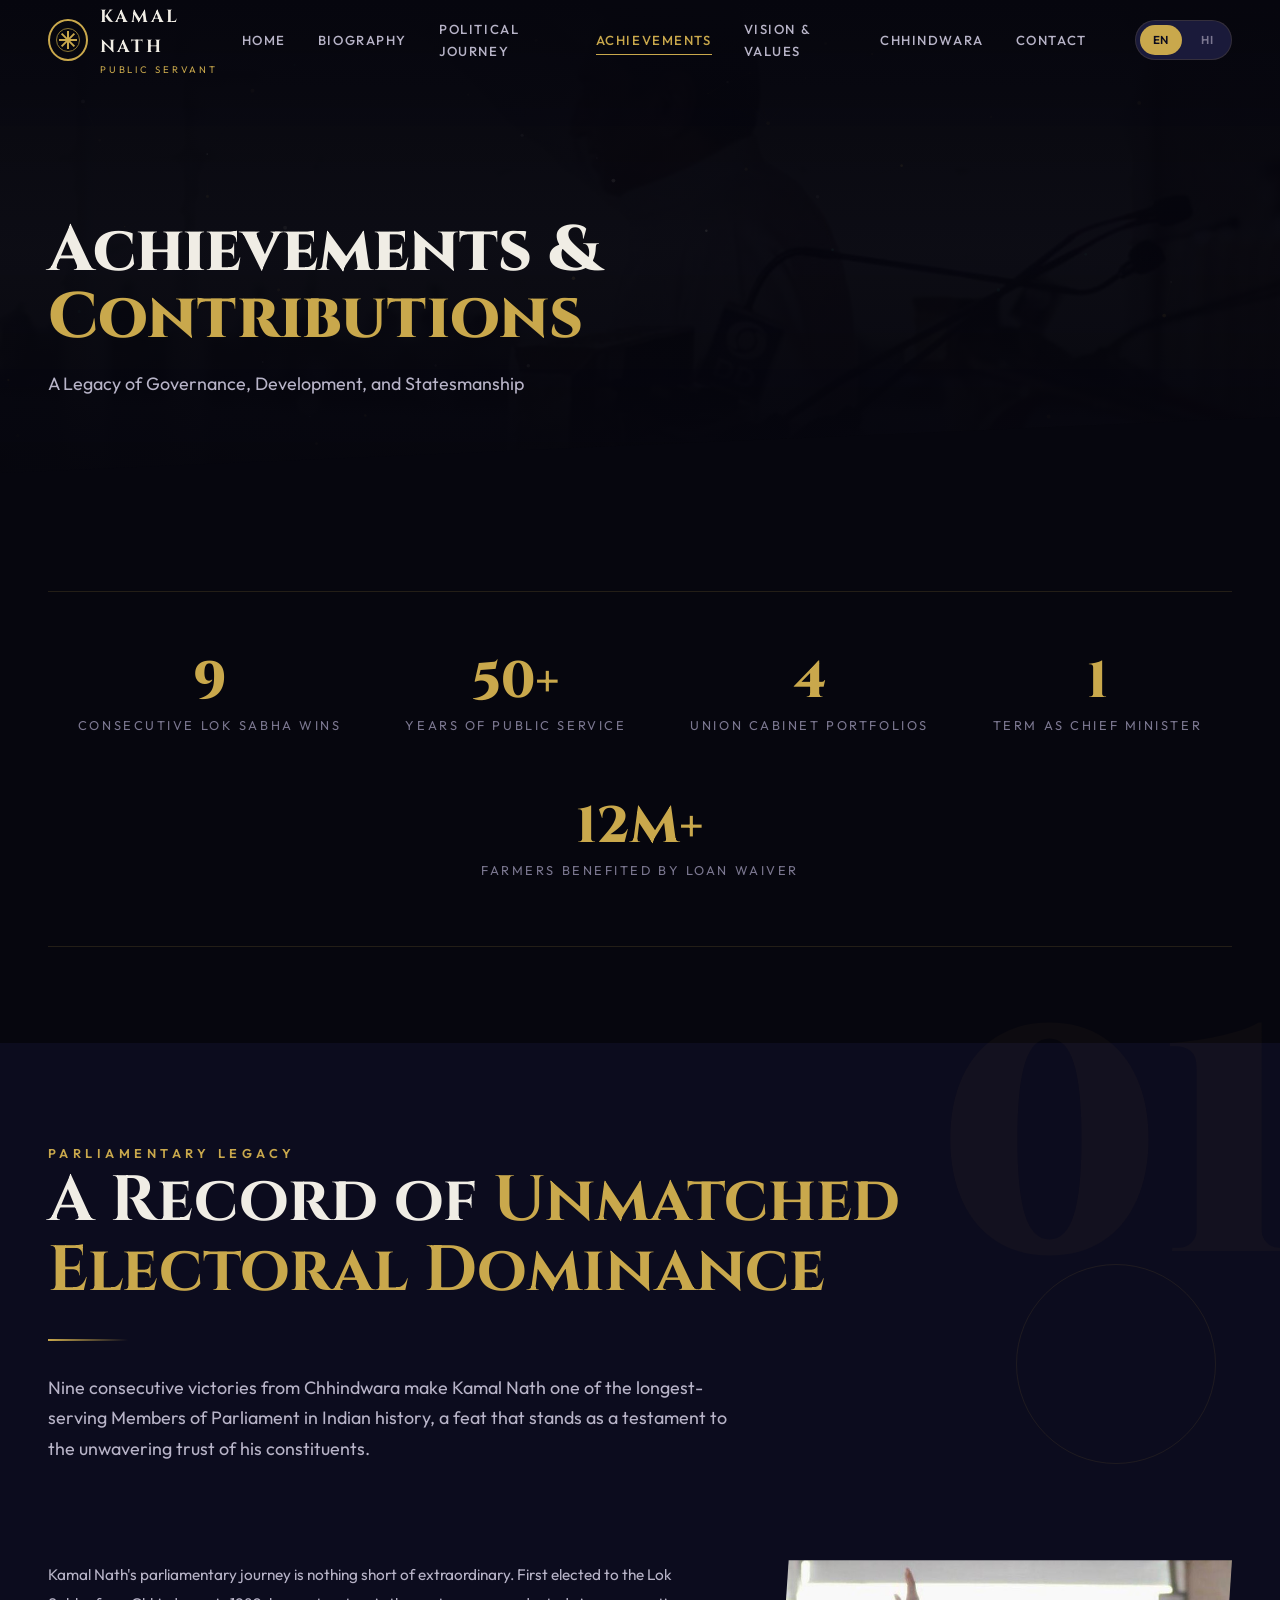
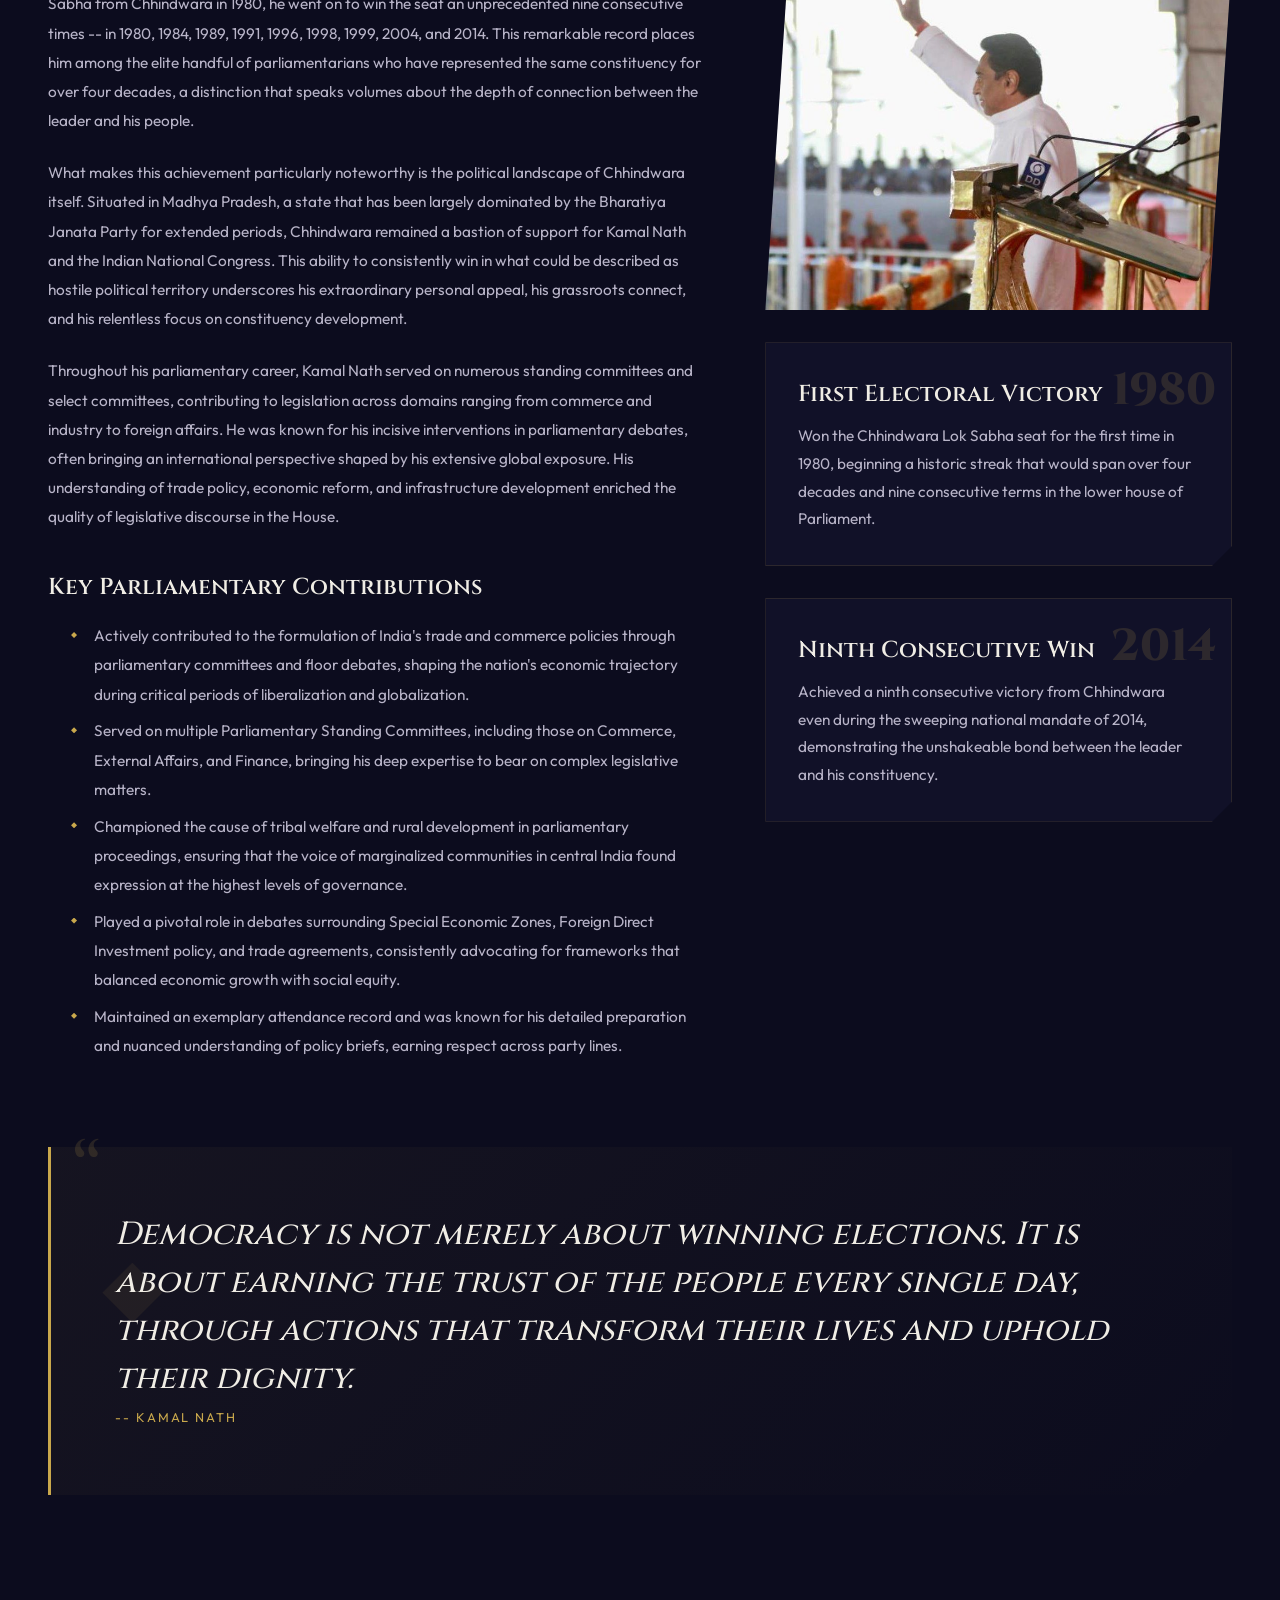
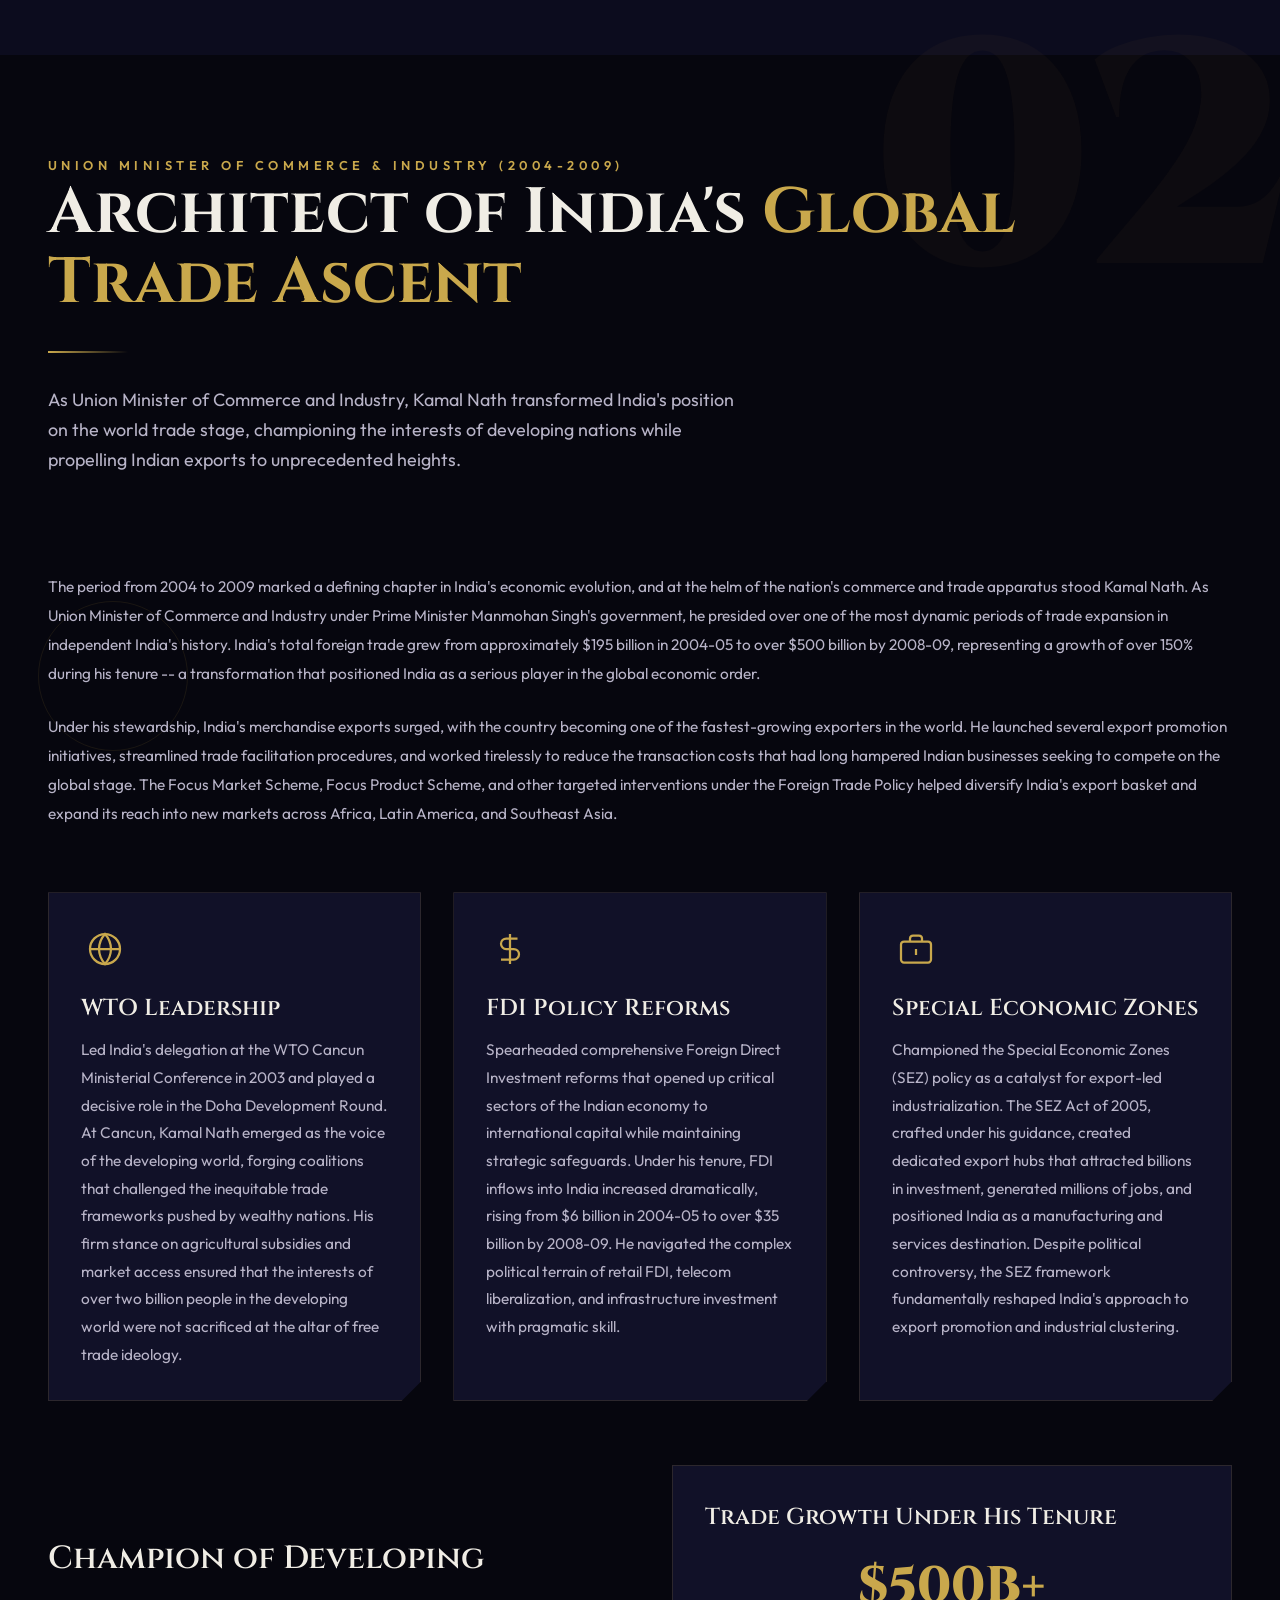
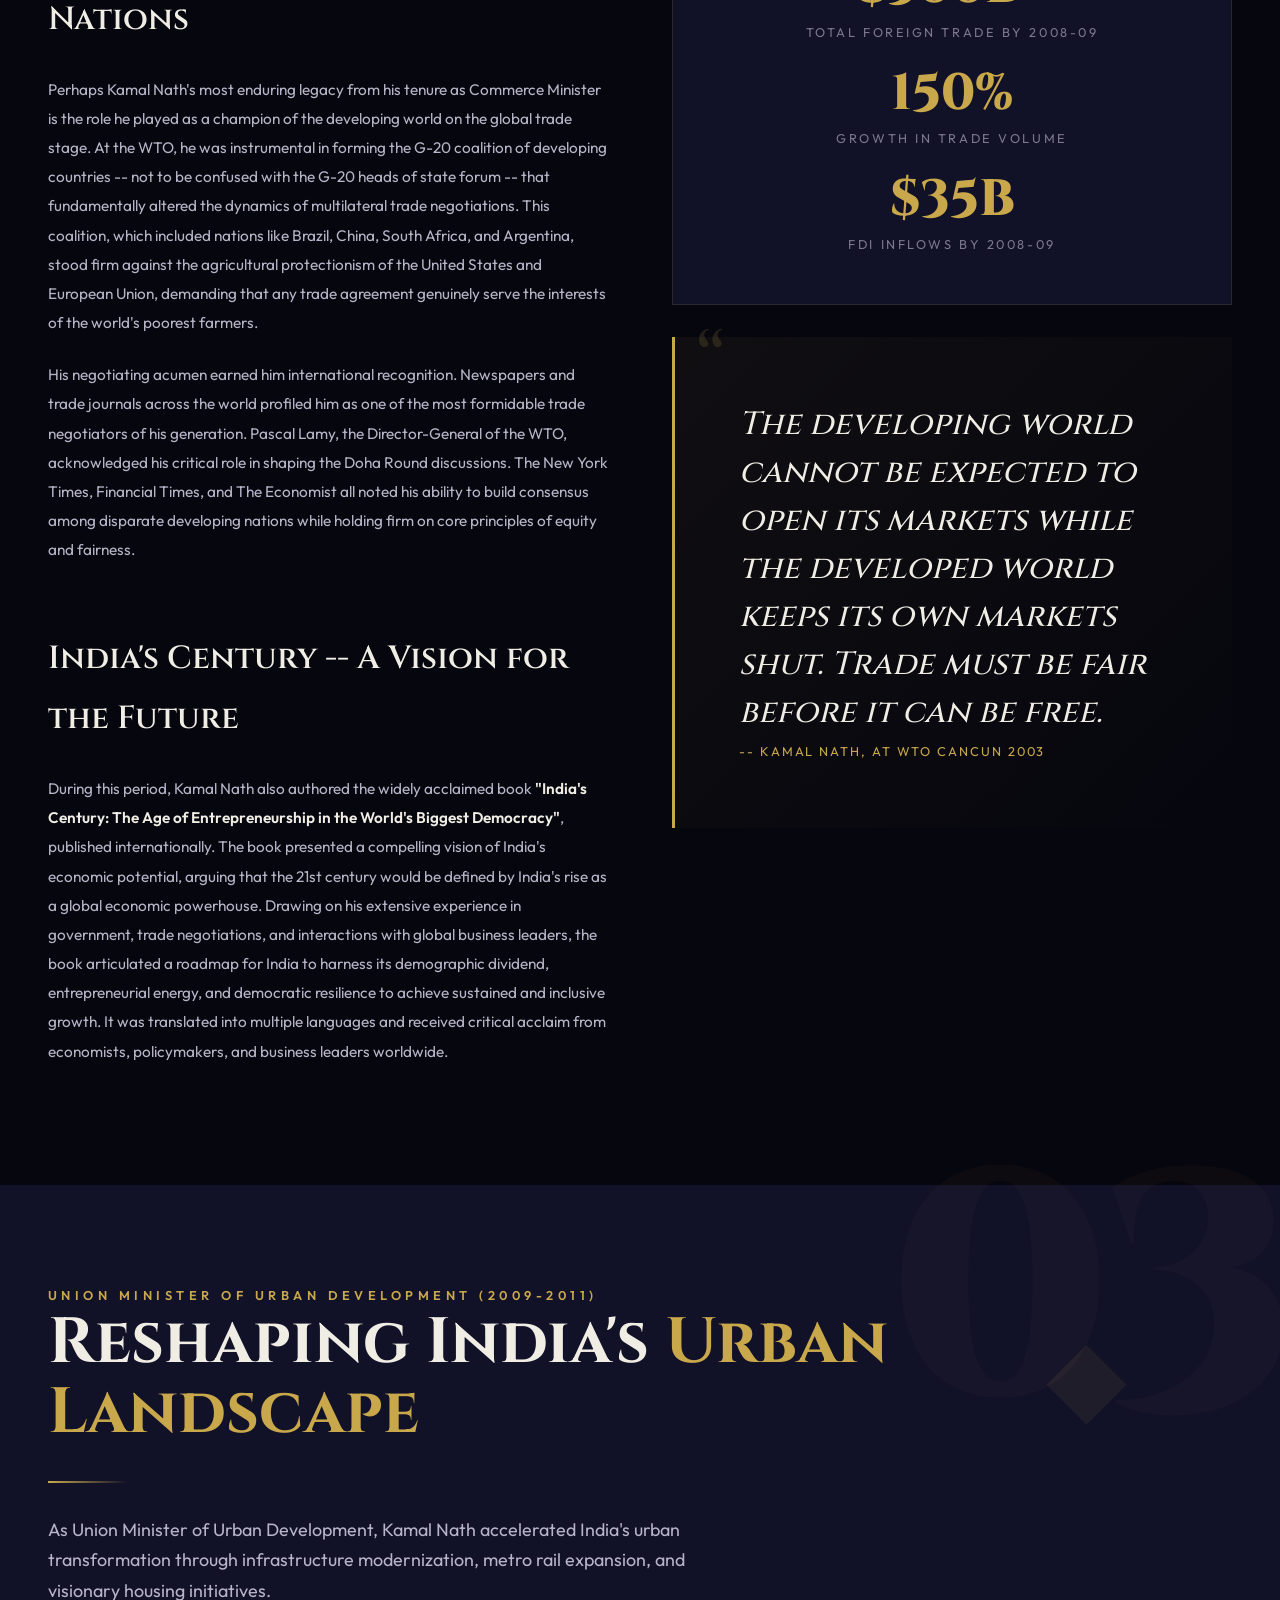
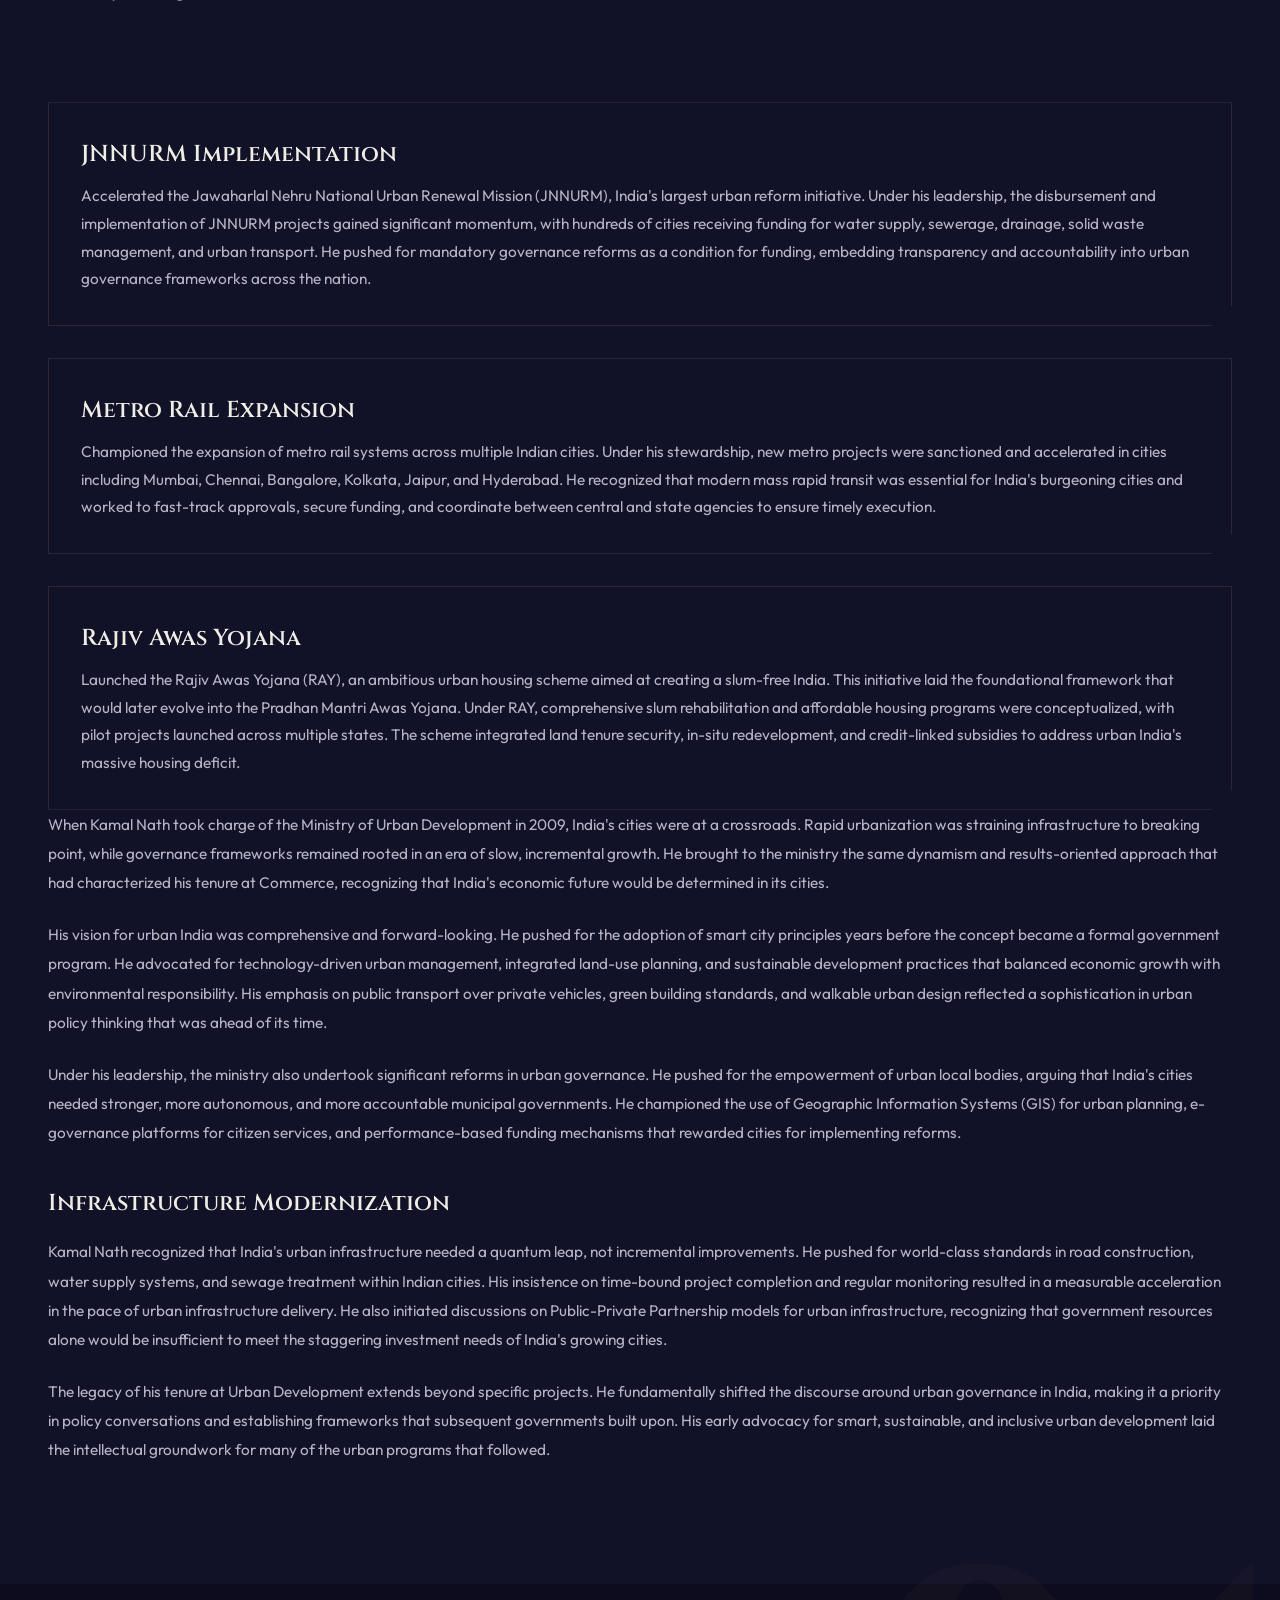
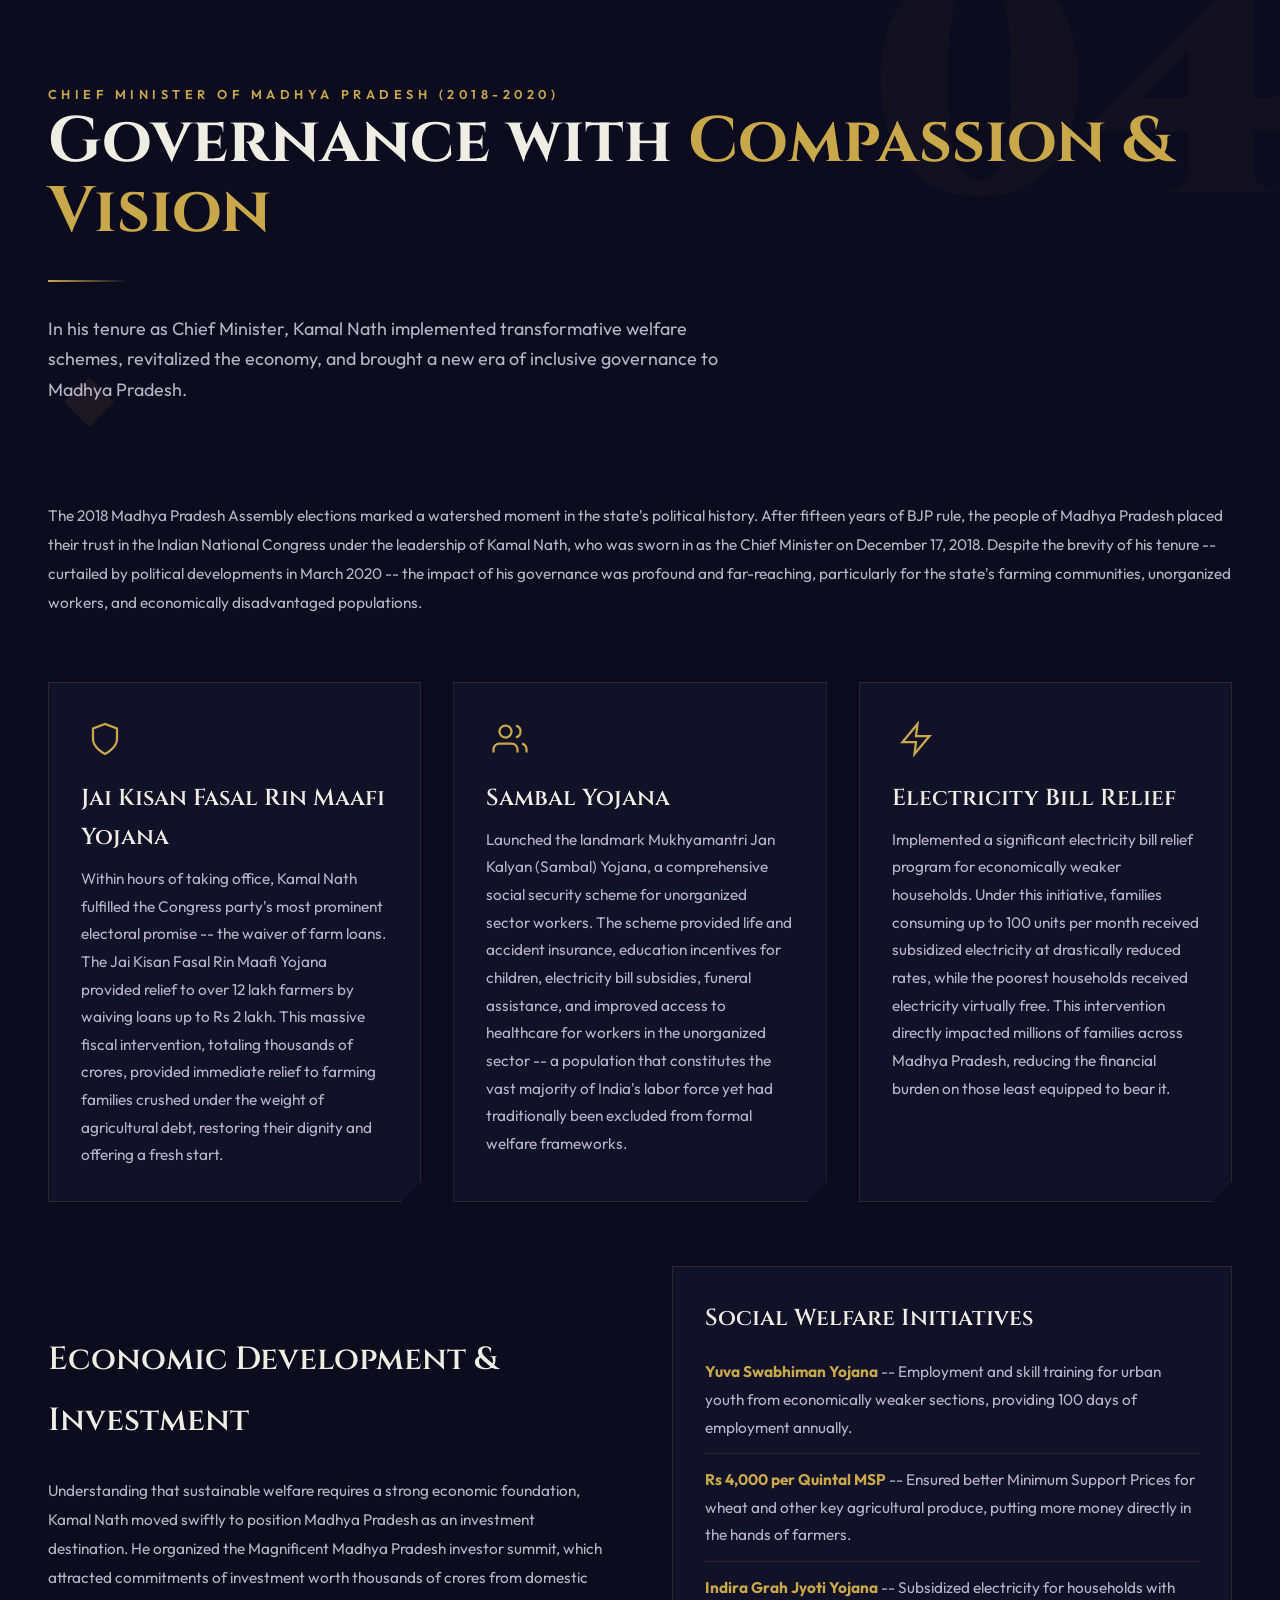
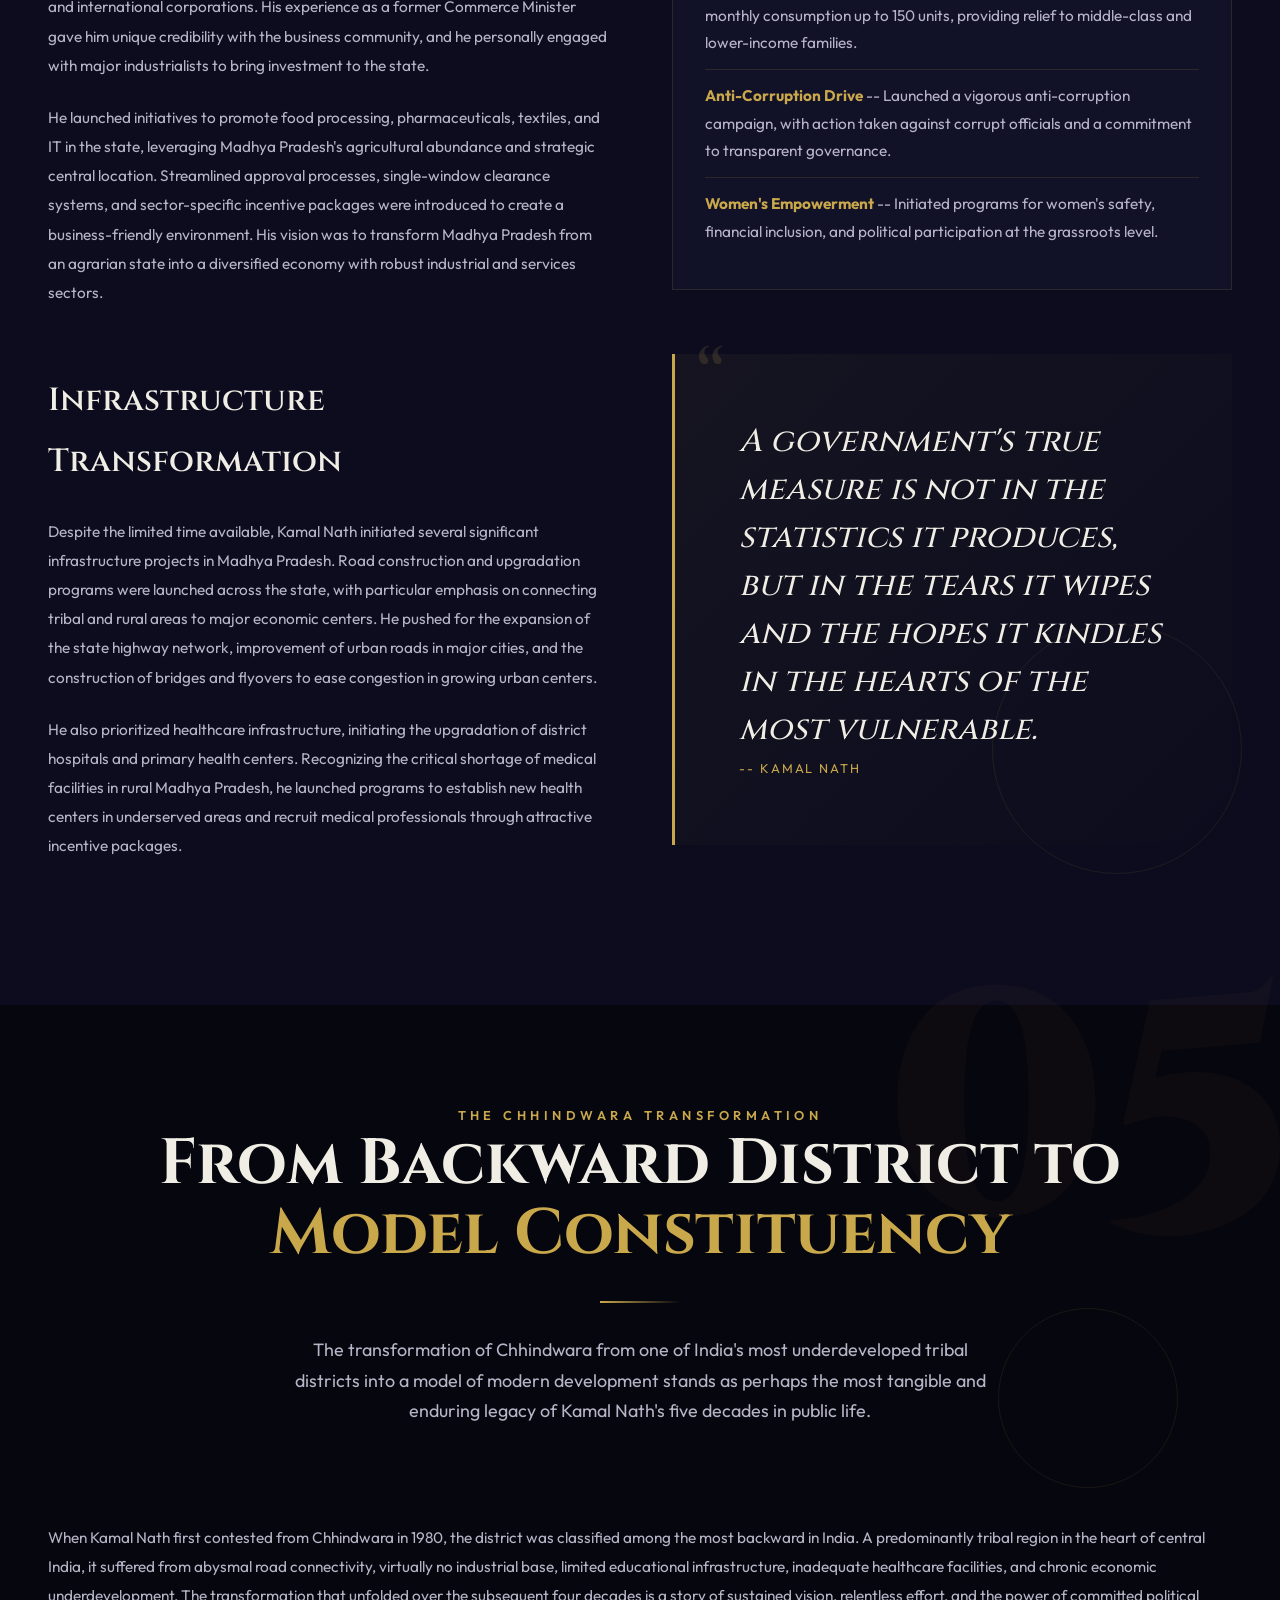
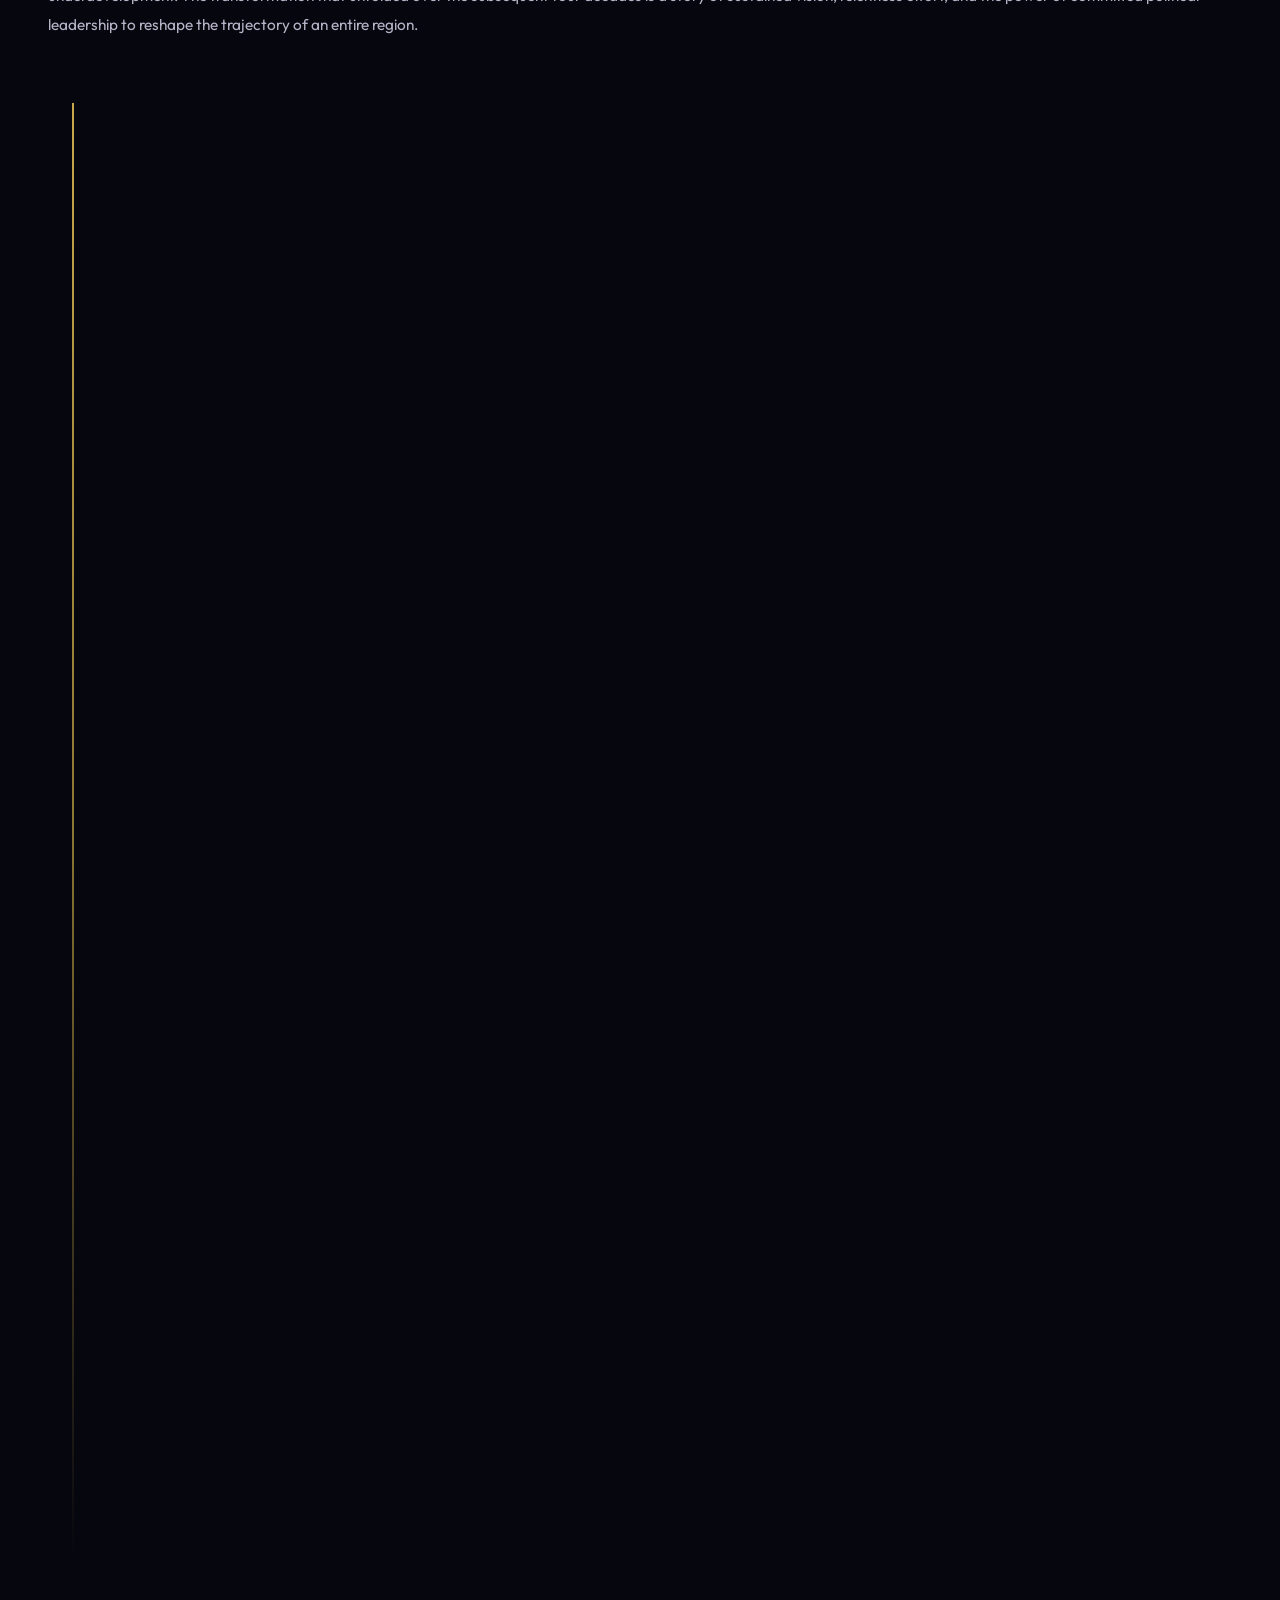
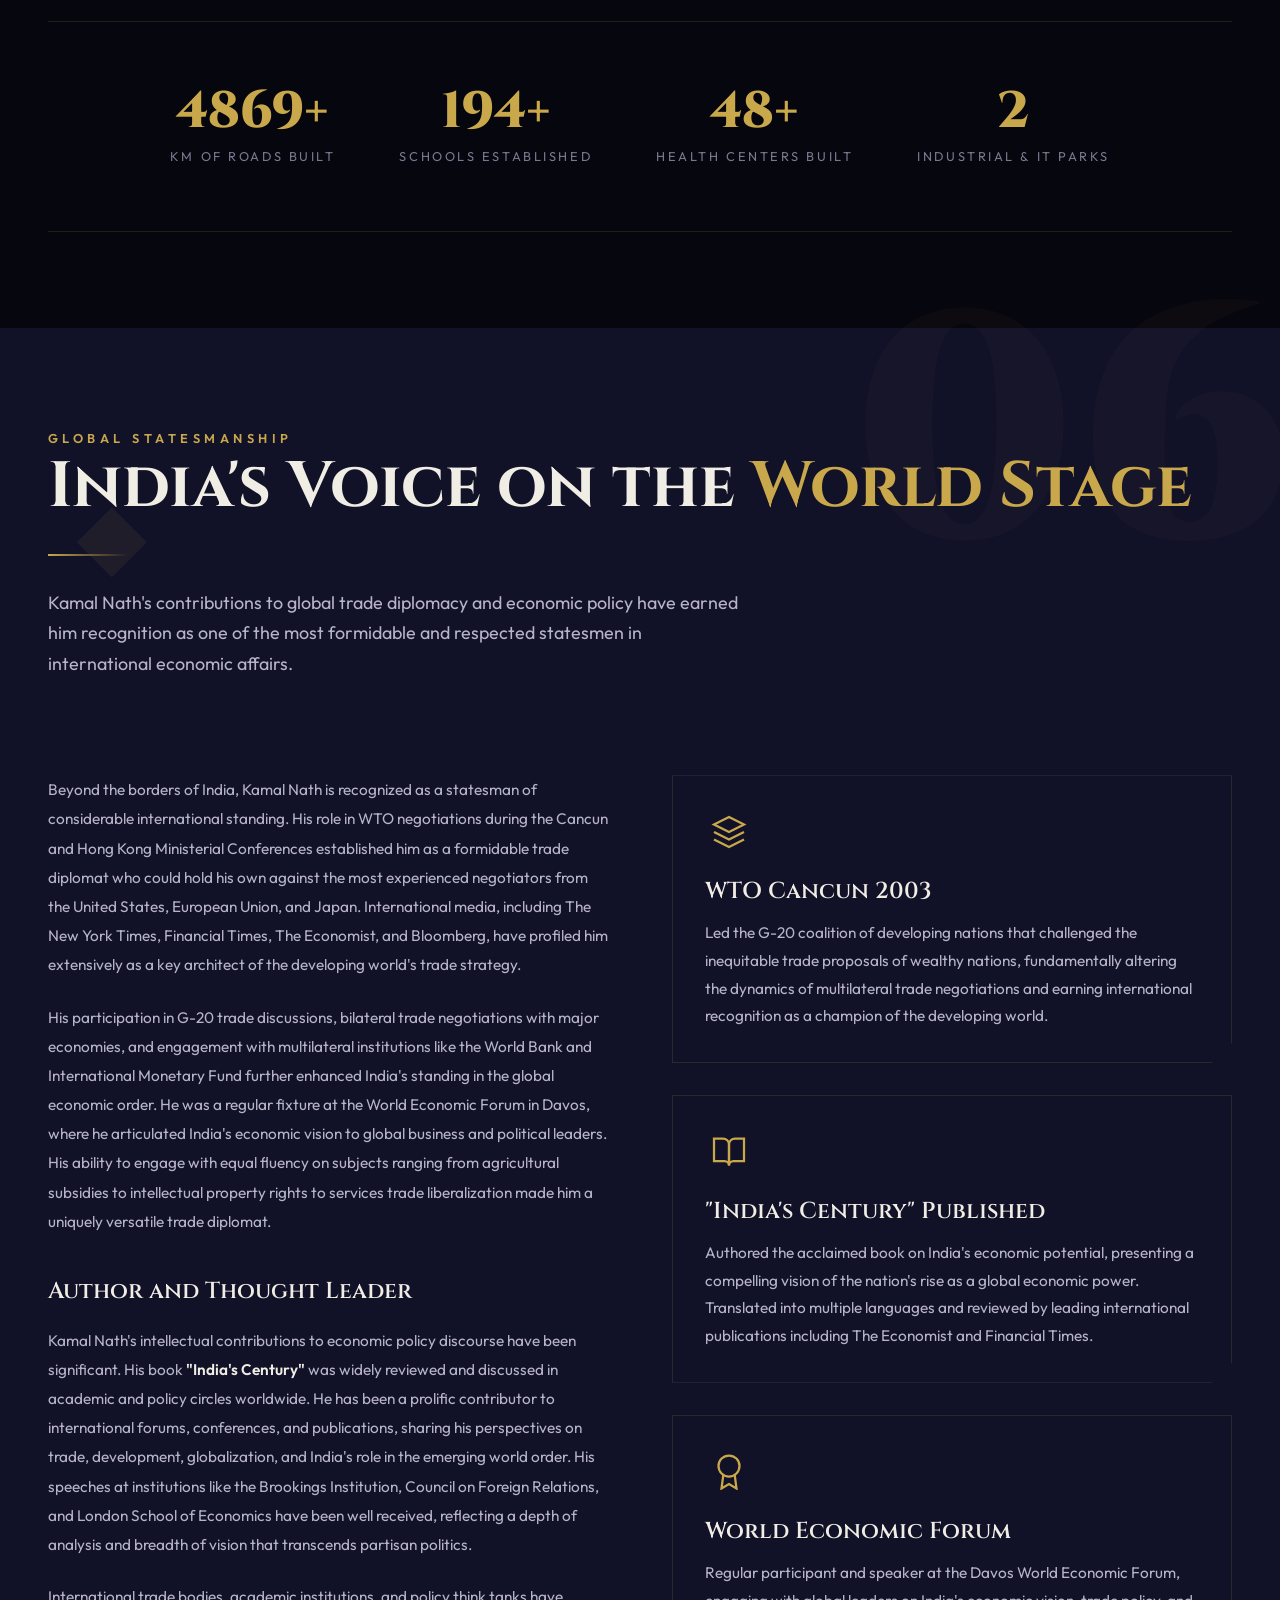
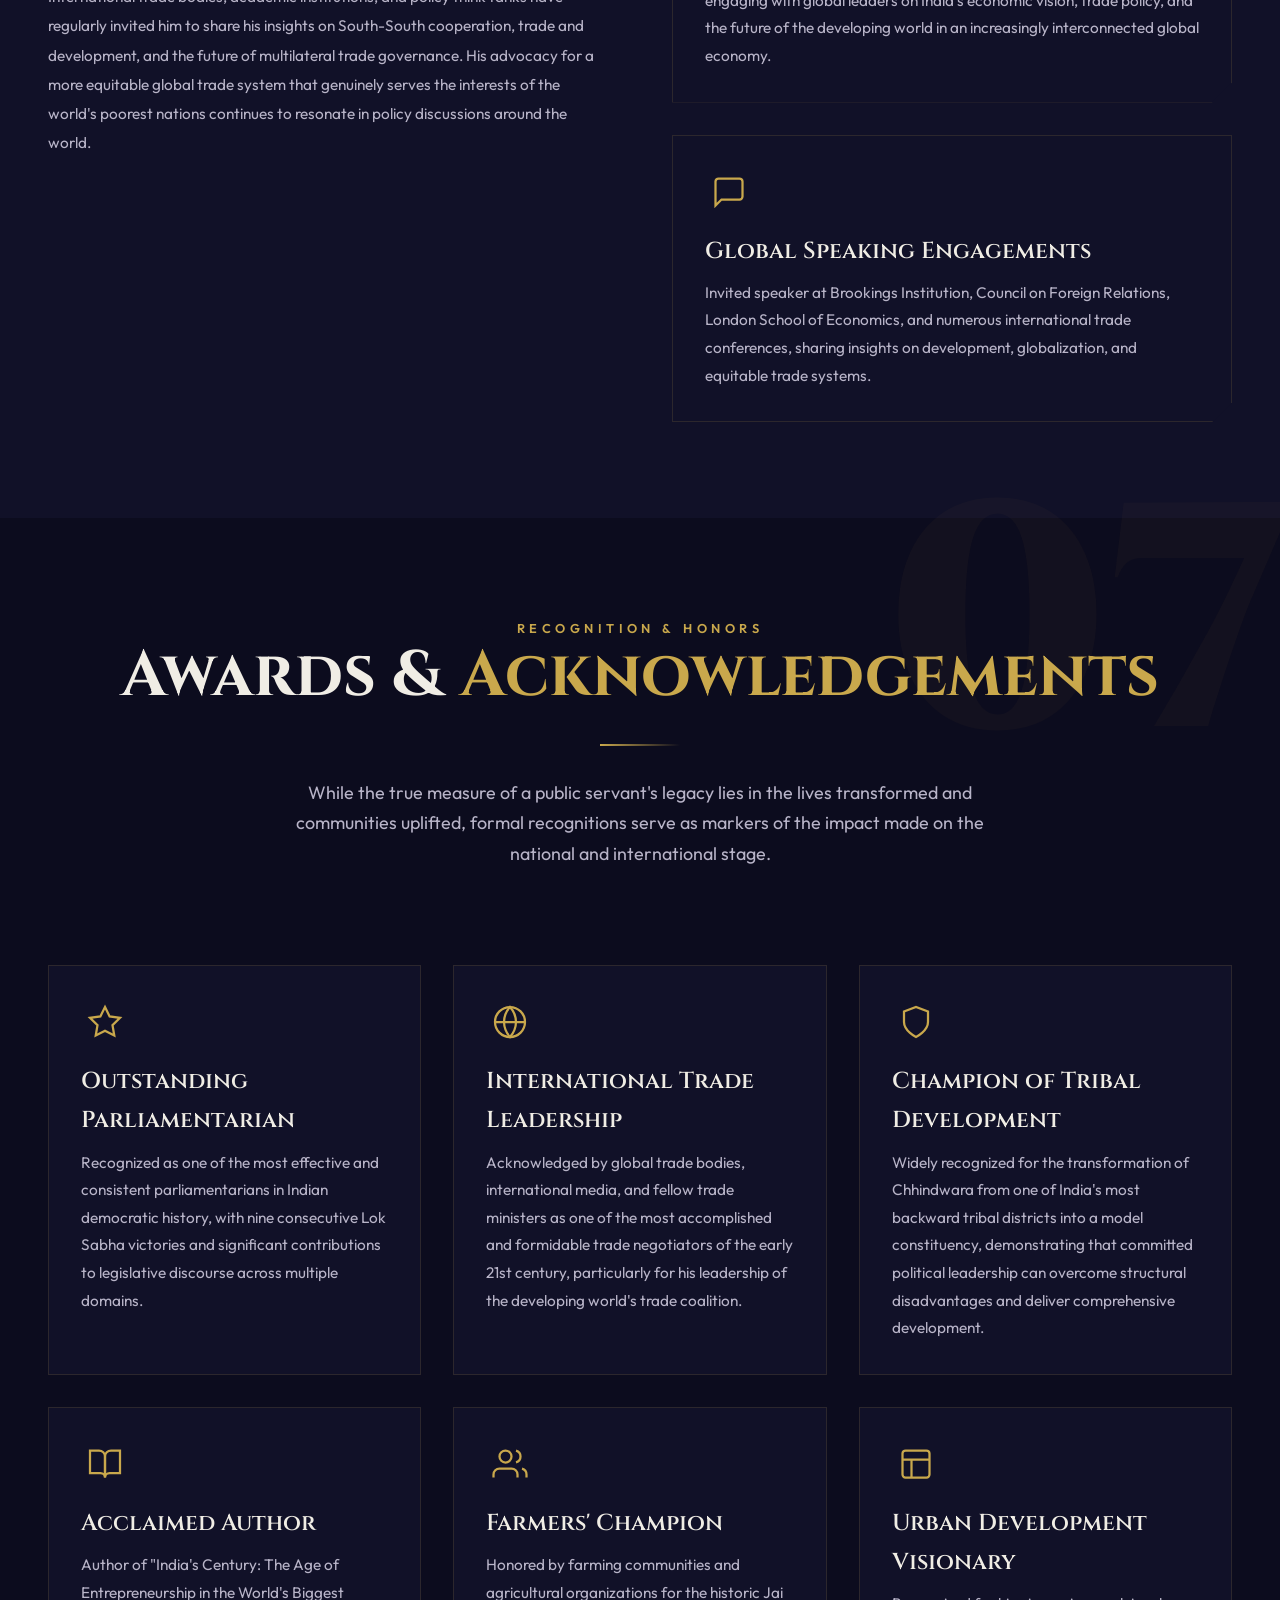
==== en/achievements.html @ b353829d "Initial commit" ====
<!DOCTYPE html>
<html lang="en">
<head>
  <meta charset="UTF-8">
  <meta name="viewport" content="width=device-width, initial-scale=1.0">
  <meta name="description" content="Achievements and contributions of Kamal Nath - A legacy of governance, development, and statesmanship spanning over five decades of public service.">
  <title>Achievements & Contributions | Kamal Nath</title>
  <link rel="stylesheet" href="../css/style.css">
  <link rel="icon" type="image/x-icon" href="../images/favicon.ico">
</head>
<body>

  <!-- Loading Screen -->
  <div class="loader">
    <div class="loader__emblem"></div>
    <div class="loader__text">Kamal Nath</div>
  </div>

  <!-- Particle Background -->
  <canvas id="particle-canvas"></canvas>

  <!-- Navigation -->
  <nav class="nav">
    <a href="index.html" class="nav__logo">
      <div class="nav__logo-emblem">
        <span class="ashoka-spoke" style="transform: rotate(0deg)"></span>
        <span class="ashoka-spoke" style="transform: rotate(45deg)"></span>
        <span class="ashoka-spoke" style="transform: rotate(90deg)"></span>
        <span class="ashoka-spoke" style="transform: rotate(135deg)"></span>
      </div>
      <div>
        <span class="nav__logo-text">Kamal Nath</span>
        <span class="nav__logo-subtitle">Public Servant</span>
      </div>
    </a>
    <div class="nav__links">
      <a href="index.html" class="nav__link">Home</a>
      <a href="biography.html" class="nav__link">Biography</a>
      <a href="political-journey.html" class="nav__link">Political Journey</a>
      <a href="achievements.html" class="nav__link active">Achievements</a>
      <a href="vision-values.html" class="nav__link">Vision & Values</a>
      <a href="chhindwara.html" class="nav__link">Chhindwara</a>
      <a href="contact.html" class="nav__link">Contact</a>
      <div class="lang-toggle">
        <a href="achievements.html" class="lang-toggle__btn active">EN</a>
        <a href="../hi/achievements.html" class="lang-toggle__btn">HI</a>
      </div>
    </div>
    <button class="nav__hamburger" aria-label="Toggle navigation">
      <span></span>
      <span></span>
      <span></span>
    </button>
  </nav>

  <!-- Mobile Navigation Overlay -->
  <div class="nav__mobile-overlay">
    <a href="index.html" class="nav__link">Home</a>
    <a href="biography.html" class="nav__link">Biography</a>
    <a href="political-journey.html" class="nav__link">Political Journey</a>
    <a href="achievements.html" class="nav__link active">Achievements</a>
    <a href="vision-values.html" class="nav__link">Vision & Values</a>
    <a href="chhindwara.html" class="nav__link">Chhindwara</a>
    <a href="contact.html" class="nav__link">Contact</a>
    <div class="lang-toggle">
      <a href="achievements.html" class="lang-toggle__btn active">EN</a>
      <a href="../hi/achievements.html" class="lang-toggle__btn">HI</a>
    </div>
  </div>

  <!-- Page Header -->
  <header class="page-header">
    <div class="page-header__bg">
      <img src="../images/kamal-nath-wto.jpg" alt="Kamal Nath">
      <div class="page-header__bg-overlay"></div>
    </div>
    <div class="page-header__content">
      <h1 class="page-header__title">Achievements &<br><span class="text-gold">Contributions</span></h1>
      <p class="page-header__subtitle">A Legacy of Governance, Development, and Statesmanship</p>
    </div>
    <div class="page-header__diagonal"></div>
  </header>

  <!-- Stats Overview -->
  <section class="section section--void">
    <div class="section__container">
      <div class="stats-row reveal">
        <div class="stat-item">
          <div class="stat-item__number" data-count="9">0</div>
          <div class="stat-item__label">Consecutive Lok Sabha Wins</div>
        </div>
        <div class="stat-item">
          <div class="stat-item__number" data-count="50" data-suffix="+">0</div>
          <div class="stat-item__label">Years of Public Service</div>
        </div>
        <div class="stat-item">
          <div class="stat-item__number" data-count="4">0</div>
          <div class="stat-item__label">Union Cabinet Portfolios</div>
        </div>
        <div class="stat-item">
          <div class="stat-item__number" data-count="1">0</div>
          <div class="stat-item__label">Term as Chief Minister</div>
        </div>
        <div class="stat-item">
          <div class="stat-item__number" data-count="12" data-suffix="M+">0</div>
          <div class="stat-item__label">Farmers Benefited by Loan Waiver</div>
        </div>
      </div>
    </div>
  </section>

  <!-- Section 1: Parliamentary Achievements -->
  <section class="section section--dark" id="parliamentary">
    <div class="float-element float-element--circle" style="width: 200px; height: 200px; top: 10%; right: 5%;" data-speed="0.05"></div>
    <div class="float-element float-element--diamond" style="width: 60px; height: 60px; bottom: 15%; left: 8%;" data-speed="0.08"></div>
    <span class="section__bg-number">01</span>
    <div class="section__container">
      <div class="section__header reveal">
        <span class="section__overline">Parliamentary Legacy</span>
        <h2 class="section__title">A Record of <span class="gold">Unmatched Electoral Dominance</span></h2>
        <div class="gold-sep"></div>
        <p class="section__subtitle">Nine consecutive victories from Chhindwara make Kamal Nath one of the longest-serving Members of Parliament in Indian history, a feat that stands as a testament to the unwavering trust of his constituents.</p>
      </div>

      <div class="grid-asymmetric">
        <div class="prose reveal reveal--left">
          <p>Kamal Nath's parliamentary journey is nothing short of extraordinary. First elected to the Lok Sabha from Chhindwara in 1980, he went on to win the seat an unprecedented nine consecutive times -- in 1980, 1984, 1989, 1991, 1996, 1998, 1999, 2004, and 2014. This remarkable record places him among the elite handful of parliamentarians who have represented the same constituency for over four decades, a distinction that speaks volumes about the depth of connection between the leader and his people.</p>

          <p>What makes this achievement particularly noteworthy is the political landscape of Chhindwara itself. Situated in Madhya Pradesh, a state that has been largely dominated by the Bharatiya Janata Party for extended periods, Chhindwara remained a bastion of support for Kamal Nath and the Indian National Congress. This ability to consistently win in what could be described as hostile political territory underscores his extraordinary personal appeal, his grassroots connect, and his relentless focus on constituency development.</p>

          <p>Throughout his parliamentary career, Kamal Nath served on numerous standing committees and select committees, contributing to legislation across domains ranging from commerce and industry to foreign affairs. He was known for his incisive interventions in parliamentary debates, often bringing an international perspective shaped by his extensive global exposure. His understanding of trade policy, economic reform, and infrastructure development enriched the quality of legislative discourse in the House.</p>

          <h4>Key Parliamentary Contributions</h4>
          <ul>
            <li>Actively contributed to the formulation of India's trade and commerce policies through parliamentary committees and floor debates, shaping the nation's economic trajectory during critical periods of liberalization and globalization.</li>
            <li>Served on multiple Parliamentary Standing Committees, including those on Commerce, External Affairs, and Finance, bringing his deep expertise to bear on complex legislative matters.</li>
            <li>Championed the cause of tribal welfare and rural development in parliamentary proceedings, ensuring that the voice of marginalized communities in central India found expression at the highest levels of governance.</li>
            <li>Played a pivotal role in debates surrounding Special Economic Zones, Foreign Direct Investment policy, and trade agreements, consistently advocating for frameworks that balanced economic growth with social equity.</li>
            <li>Maintained an exemplary attendance record and was known for his detailed preparation and nuanced understanding of policy briefs, earning respect across party lines.</li>
          </ul>
        </div>

        <div class="reveal reveal--right">
          <div class="img-diagonal img-reveal" style="margin-bottom: var(--space-md);">
            <img src="../images/kamal-nath-wto.jpg" alt="Kamal Nath - Achievements and Contributions" loading="lazy">
          </div>

          <div class="card card--diagonal glow-card">
            <div class="card__year">1980</div>
            <div class="card__title">First Electoral Victory</div>
            <div class="card__text">Won the Chhindwara Lok Sabha seat for the first time in 1980, beginning a historic streak that would span over four decades and nine consecutive terms in the lower house of Parliament.</div>
          </div>

          <div class="card card--diagonal glow-card mt-md">
            <div class="card__year">2014</div>
            <div class="card__title">Ninth Consecutive Win</div>
            <div class="card__text">Achieved a ninth consecutive victory from Chhindwara even during the sweeping national mandate of 2014, demonstrating the unshakeable bond between the leader and his constituency.</div>
          </div>
        </div>
      </div>

      <div class="quote-block reveal mt-lg">
        <p class="quote-block__text">Democracy is not merely about winning elections. It is about earning the trust of the people every single day, through actions that transform their lives and uphold their dignity.</p>
        <span class="quote-block__attribution">-- Kamal Nath</span>
      </div>
    </div>
  </section>

  <!-- Section 2: Commerce & Trade -->
  <section class="section section--void" id="commerce">
    <div class="float-element float-element--circle" style="width: 150px; height: 150px; top: 20%; left: 3%;" data-speed="0.06"></div>
    <div class="float-element float-element--diamond" style="width: 40px; height: 40px; top: 60%; right: 10%;" data-speed="0.04"></div>
    <span class="section__bg-number">02</span>
    <div class="section__container">
      <div class="section__header reveal">
        <span class="section__overline">Union Minister of Commerce & Industry (2004-2009)</span>
        <h2 class="section__title">Architect of India's <span class="gold">Global Trade Ascent</span></h2>
        <div class="gold-sep"></div>
        <p class="section__subtitle">As Union Minister of Commerce and Industry, Kamal Nath transformed India's position on the world trade stage, championing the interests of developing nations while propelling Indian exports to unprecedented heights.</p>
      </div>

      <div class="prose reveal">
        <p>The period from 2004 to 2009 marked a defining chapter in India's economic evolution, and at the helm of the nation's commerce and trade apparatus stood Kamal Nath. As Union Minister of Commerce and Industry under Prime Minister Manmohan Singh's government, he presided over one of the most dynamic periods of trade expansion in independent India's history. India's total foreign trade grew from approximately $195 billion in 2004-05 to over $500 billion by 2008-09, representing a growth of over 150% during his tenure -- a transformation that positioned India as a serious player in the global economic order.</p>

        <p>Under his stewardship, India's merchandise exports surged, with the country becoming one of the fastest-growing exporters in the world. He launched several export promotion initiatives, streamlined trade facilitation procedures, and worked tirelessly to reduce the transaction costs that had long hampered Indian businesses seeking to compete on the global stage. The Focus Market Scheme, Focus Product Scheme, and other targeted interventions under the Foreign Trade Policy helped diversify India's export basket and expand its reach into new markets across Africa, Latin America, and Southeast Asia.</p>
      </div>

      <div class="grid-thirds mt-lg">
        <div class="card card--diagonal glow-card reveal reveal-delay-1">
          <div class="card__icon">
            <svg width="36" height="36" viewBox="0 0 24 24" fill="none" stroke="currentColor" stroke-width="1.5"><circle cx="12" cy="12" r="10"/><path d="M2 12h20M12 2a15.3 15.3 0 014 10 15.3 15.3 0 01-4 10 15.3 15.3 0 01-4-10 15.3 15.3 0 014-10z"/></svg>
          </div>
          <div class="card__title">WTO Leadership</div>
          <div class="card__text">Led India's delegation at the WTO Cancun Ministerial Conference in 2003 and played a decisive role in the Doha Development Round. At Cancun, Kamal Nath emerged as the voice of the developing world, forging coalitions that challenged the inequitable trade frameworks pushed by wealthy nations. His firm stance on agricultural subsidies and market access ensured that the interests of over two billion people in the developing world were not sacrificed at the altar of free trade ideology.</div>
        </div>

        <div class="card card--diagonal glow-card reveal reveal-delay-2">
          <div class="card__icon">
            <svg width="36" height="36" viewBox="0 0 24 24" fill="none" stroke="currentColor" stroke-width="1.5"><path d="M12 2v20M17 5H9.5a3.5 3.5 0 000 7h5a3.5 3.5 0 010 7H6"/></svg>
          </div>
          <div class="card__title">FDI Policy Reforms</div>
          <div class="card__text">Spearheaded comprehensive Foreign Direct Investment reforms that opened up critical sectors of the Indian economy to international capital while maintaining strategic safeguards. Under his tenure, FDI inflows into India increased dramatically, rising from $6 billion in 2004-05 to over $35 billion by 2008-09. He navigated the complex political terrain of retail FDI, telecom liberalization, and infrastructure investment with pragmatic skill.</div>
        </div>

        <div class="card card--diagonal glow-card reveal reveal-delay-3">
          <div class="card__icon">
            <svg width="36" height="36" viewBox="0 0 24 24" fill="none" stroke="currentColor" stroke-width="1.5"><rect x="2" y="7" width="20" height="14" rx="2"/><path d="M16 7V5a2 2 0 00-2-2h-4a2 2 0 00-2 2v2"/><line x1="12" y1="12" x2="12" y2="16"/></svg>
          </div>
          <div class="card__title">Special Economic Zones</div>
          <div class="card__text">Championed the Special Economic Zones (SEZ) policy as a catalyst for export-led industrialization. The SEZ Act of 2005, crafted under his guidance, created dedicated export hubs that attracted billions in investment, generated millions of jobs, and positioned India as a manufacturing and services destination. Despite political controversy, the SEZ framework fundamentally reshaped India's approach to export promotion and industrial clustering.</div>
        </div>
      </div>

      <div class="grid-halves mt-lg">
        <div class="prose reveal reveal--left">
          <h3>Champion of Developing Nations</h3>
          <p>Perhaps Kamal Nath's most enduring legacy from his tenure as Commerce Minister is the role he played as a champion of the developing world on the global trade stage. At the WTO, he was instrumental in forming the G-20 coalition of developing countries -- not to be confused with the G-20 heads of state forum -- that fundamentally altered the dynamics of multilateral trade negotiations. This coalition, which included nations like Brazil, China, South Africa, and Argentina, stood firm against the agricultural protectionism of the United States and European Union, demanding that any trade agreement genuinely serve the interests of the world's poorest farmers.</p>

          <p>His negotiating acumen earned him international recognition. Newspapers and trade journals across the world profiled him as one of the most formidable trade negotiators of his generation. Pascal Lamy, the Director-General of the WTO, acknowledged his critical role in shaping the Doha Round discussions. The New York Times, Financial Times, and The Economist all noted his ability to build consensus among disparate developing nations while holding firm on core principles of equity and fairness.</p>

          <h3>India's Century -- A Vision for the Future</h3>
          <p>During this period, Kamal Nath also authored the widely acclaimed book <strong>"India's Century: The Age of Entrepreneurship in the World's Biggest Democracy"</strong>, published internationally. The book presented a compelling vision of India's economic potential, arguing that the 21st century would be defined by India's rise as a global economic powerhouse. Drawing on his extensive experience in government, trade negotiations, and interactions with global business leaders, the book articulated a roadmap for India to harness its demographic dividend, entrepreneurial energy, and democratic resilience to achieve sustained and inclusive growth. It was translated into multiple languages and received critical acclaim from economists, policymakers, and business leaders worldwide.</p>
        </div>

        <div class="reveal reveal--right">
          <div class="card glow-card">
            <div class="card__title">Trade Growth Under His Tenure</div>
            <div class="card__text">
              <div class="stats-row" style="border: none; padding: 1rem 0; flex-direction: column; gap: 1.5rem;">
                <div class="stat-item">
                  <div class="stat-item__number" data-count="500" data-prefix="$" data-suffix="B+">0</div>
                  <div class="stat-item__label">Total Foreign Trade by 2008-09</div>
                </div>
                <div class="stat-item">
                  <div class="stat-item__number" data-count="150" data-suffix="%">0</div>
                  <div class="stat-item__label">Growth in Trade Volume</div>
                </div>
                <div class="stat-item">
                  <div class="stat-item__number" data-count="35" data-prefix="$" data-suffix="B">0</div>
                  <div class="stat-item__label">FDI Inflows by 2008-09</div>
                </div>
              </div>
            </div>
          </div>

          <div class="quote-block mt-md">
            <p class="quote-block__text">The developing world cannot be expected to open its markets while the developed world keeps its own markets shut. Trade must be fair before it can be free.</p>
            <span class="quote-block__attribution">-- Kamal Nath, at WTO Cancun 2003</span>
          </div>
        </div>
      </div>
    </div>
  </section>

  <!-- Section 3: Urban Development -->
  <section class="section section--surface" id="urban-development">
    <div class="float-element float-element--diamond" style="width: 80px; height: 80px; top: 8%; right: 12%;" data-speed="0.07"></div>
    <span class="section__bg-number">03</span>
    <div class="section__container">
      <div class="section__header reveal">
        <span class="section__overline">Union Minister of Urban Development (2009-2011)</span>
        <h2 class="section__title">Reshaping India's <span class="gold">Urban Landscape</span></h2>
        <div class="gold-sep"></div>
        <p class="section__subtitle">As Union Minister of Urban Development, Kamal Nath accelerated India's urban transformation through infrastructure modernization, metro rail expansion, and visionary housing initiatives.</p>
      </div>

      <div class="grid-asymmetric--reverse">
        <div class="reveal reveal--left">
          <div class="card card--diagonal glow-card mb-md">
            <div class="card__title">JNNURM Implementation</div>
            <div class="card__text">Accelerated the Jawaharlal Nehru National Urban Renewal Mission (JNNURM), India's largest urban reform initiative. Under his leadership, the disbursement and implementation of JNNURM projects gained significant momentum, with hundreds of cities receiving funding for water supply, sewerage, drainage, solid waste management, and urban transport. He pushed for mandatory governance reforms as a condition for funding, embedding transparency and accountability into urban governance frameworks across the nation.</div>
          </div>

          <div class="card card--diagonal glow-card mb-md">
            <div class="card__title">Metro Rail Expansion</div>
            <div class="card__text">Championed the expansion of metro rail systems across multiple Indian cities. Under his stewardship, new metro projects were sanctioned and accelerated in cities including Mumbai, Chennai, Bangalore, Kolkata, Jaipur, and Hyderabad. He recognized that modern mass rapid transit was essential for India's burgeoning cities and worked to fast-track approvals, secure funding, and coordinate between central and state agencies to ensure timely execution.</div>
          </div>

          <div class="card card--diagonal glow-card">
            <div class="card__title">Rajiv Awas Yojana</div>
            <div class="card__text">Launched the Rajiv Awas Yojana (RAY), an ambitious urban housing scheme aimed at creating a slum-free India. This initiative laid the foundational framework that would later evolve into the Pradhan Mantri Awas Yojana. Under RAY, comprehensive slum rehabilitation and affordable housing programs were conceptualized, with pilot projects launched across multiple states. The scheme integrated land tenure security, in-situ redevelopment, and credit-linked subsidies to address urban India's massive housing deficit.</div>
          </div>
        </div>

        <div class="prose reveal reveal--right">
          <p>When Kamal Nath took charge of the Ministry of Urban Development in 2009, India's cities were at a crossroads. Rapid urbanization was straining infrastructure to breaking point, while governance frameworks remained rooted in an era of slow, incremental growth. He brought to the ministry the same dynamism and results-oriented approach that had characterized his tenure at Commerce, recognizing that India's economic future would be determined in its cities.</p>

          <p>His vision for urban India was comprehensive and forward-looking. He pushed for the adoption of smart city principles years before the concept became a formal government program. He advocated for technology-driven urban management, integrated land-use planning, and sustainable development practices that balanced economic growth with environmental responsibility. His emphasis on public transport over private vehicles, green building standards, and walkable urban design reflected a sophistication in urban policy thinking that was ahead of its time.</p>

          <p>Under his leadership, the ministry also undertook significant reforms in urban governance. He pushed for the empowerment of urban local bodies, arguing that India's cities needed stronger, more autonomous, and more accountable municipal governments. He championed the use of Geographic Information Systems (GIS) for urban planning, e-governance platforms for citizen services, and performance-based funding mechanisms that rewarded cities for implementing reforms.</p>

          <h4>Infrastructure Modernization</h4>
          <p>Kamal Nath recognized that India's urban infrastructure needed a quantum leap, not incremental improvements. He pushed for world-class standards in road construction, water supply systems, and sewage treatment within Indian cities. His insistence on time-bound project completion and regular monitoring resulted in a measurable acceleration in the pace of urban infrastructure delivery. He also initiated discussions on Public-Private Partnership models for urban infrastructure, recognizing that government resources alone would be insufficient to meet the staggering investment needs of India's growing cities.</p>

          <p>The legacy of his tenure at Urban Development extends beyond specific projects. He fundamentally shifted the discourse around urban governance in India, making it a priority in policy conversations and establishing frameworks that subsequent governments built upon. His early advocacy for smart, sustainable, and inclusive urban development laid the intellectual groundwork for many of the urban programs that followed.</p>
        </div>
      </div>
    </div>
  </section>

  <!-- Section 4: Chief Minister Achievements -->
  <section class="section section--dark" id="chief-minister">
    <div class="float-element float-element--circle" style="width: 250px; height: 250px; bottom: 5%; right: 3%;" data-speed="0.03"></div>
    <div class="float-element float-element--diamond" style="width: 50px; height: 50px; top: 15%; left: 5%;" data-speed="0.09"></div>
    <span class="section__bg-number">04</span>
    <div class="section__container">
      <div class="section__header reveal">
        <span class="section__overline">Chief Minister of Madhya Pradesh (2018-2020)</span>
        <h2 class="section__title">Governance with <span class="gold">Compassion & Vision</span></h2>
        <div class="gold-sep"></div>
        <p class="section__subtitle">In his tenure as Chief Minister, Kamal Nath implemented transformative welfare schemes, revitalized the economy, and brought a new era of inclusive governance to Madhya Pradesh.</p>
      </div>

      <div class="prose reveal">
        <p>The 2018 Madhya Pradesh Assembly elections marked a watershed moment in the state's political history. After fifteen years of BJP rule, the people of Madhya Pradesh placed their trust in the Indian National Congress under the leadership of Kamal Nath, who was sworn in as the Chief Minister on December 17, 2018. Despite the brevity of his tenure -- curtailed by political developments in March 2020 -- the impact of his governance was profound and far-reaching, particularly for the state's farming communities, unorganized workers, and economically disadvantaged populations.</p>
      </div>

      <div class="grid-thirds mt-lg">
        <div class="card card--diagonal glow-card reveal reveal-delay-1">
          <div class="card__icon">
            <svg width="36" height="36" viewBox="0 0 24 24" fill="none" stroke="currentColor" stroke-width="1.5"><path d="M12 22s8-4 8-10V5l-8-3-8 3v7c0 6 8 10 8 10z"/></svg>
          </div>
          <div class="card__title">Jai Kisan Fasal Rin Maafi Yojana</div>
          <div class="card__text">Within hours of taking office, Kamal Nath fulfilled the Congress party's most prominent electoral promise -- the waiver of farm loans. The Jai Kisan Fasal Rin Maafi Yojana provided relief to over 12 lakh farmers by waiving loans up to Rs 2 lakh. This massive fiscal intervention, totaling thousands of crores, provided immediate relief to farming families crushed under the weight of agricultural debt, restoring their dignity and offering a fresh start.</div>
        </div>

        <div class="card card--diagonal glow-card reveal reveal-delay-2">
          <div class="card__icon">
            <svg width="36" height="36" viewBox="0 0 24 24" fill="none" stroke="currentColor" stroke-width="1.5"><path d="M17 21v-2a4 4 0 00-4-4H5a4 4 0 00-4 4v2"/><circle cx="9" cy="7" r="4"/><path d="M23 21v-2a4 4 0 00-3-3.87M16 3.13a4 4 0 010 7.75"/></svg>
          </div>
          <div class="card__title">Sambal Yojana</div>
          <div class="card__text">Launched the landmark Mukhyamantri Jan Kalyan (Sambal) Yojana, a comprehensive social security scheme for unorganized sector workers. The scheme provided life and accident insurance, education incentives for children, electricity bill subsidies, funeral assistance, and improved access to healthcare for workers in the unorganized sector -- a population that constitutes the vast majority of India's labor force yet had traditionally been excluded from formal welfare frameworks.</div>
        </div>

        <div class="card card--diagonal glow-card reveal reveal-delay-3">
          <div class="card__icon">
            <svg width="36" height="36" viewBox="0 0 24 24" fill="none" stroke="currentColor" stroke-width="1.5"><path d="M13 2L3 14h9l-1 8 10-12h-9l1-8z"/></svg>
          </div>
          <div class="card__title">Electricity Bill Relief</div>
          <div class="card__text">Implemented a significant electricity bill relief program for economically weaker households. Under this initiative, families consuming up to 100 units per month received subsidized electricity at drastically reduced rates, while the poorest households received electricity virtually free. This intervention directly impacted millions of families across Madhya Pradesh, reducing the financial burden on those least equipped to bear it.</div>
        </div>
      </div>

      <div class="grid-halves mt-lg">
        <div class="prose reveal reveal--left">
          <h3>Economic Development & Investment</h3>
          <p>Understanding that sustainable welfare requires a strong economic foundation, Kamal Nath moved swiftly to position Madhya Pradesh as an investment destination. He organized the Magnificent Madhya Pradesh investor summit, which attracted commitments of investment worth thousands of crores from domestic and international corporations. His experience as a former Commerce Minister gave him unique credibility with the business community, and he personally engaged with major industrialists to bring investment to the state.</p>

          <p>He launched initiatives to promote food processing, pharmaceuticals, textiles, and IT in the state, leveraging Madhya Pradesh's agricultural abundance and strategic central location. Streamlined approval processes, single-window clearance systems, and sector-specific incentive packages were introduced to create a business-friendly environment. His vision was to transform Madhya Pradesh from an agrarian state into a diversified economy with robust industrial and services sectors.</p>

          <h3>Infrastructure Transformation</h3>
          <p>Despite the limited time available, Kamal Nath initiated several significant infrastructure projects in Madhya Pradesh. Road construction and upgradation programs were launched across the state, with particular emphasis on connecting tribal and rural areas to major economic centers. He pushed for the expansion of the state highway network, improvement of urban roads in major cities, and the construction of bridges and flyovers to ease congestion in growing urban centers.</p>

          <p>He also prioritized healthcare infrastructure, initiating the upgradation of district hospitals and primary health centers. Recognizing the critical shortage of medical facilities in rural Madhya Pradesh, he launched programs to establish new health centers in underserved areas and recruit medical professionals through attractive incentive packages.</p>
        </div>

        <div class="reveal reveal--right">
          <div class="card glow-card mb-md">
            <div class="card__title">Social Welfare Initiatives</div>
            <div class="card__text">
              <ul style="list-style: none; padding: 0;">
                <li style="padding: 0.75rem 0; border-bottom: 1px solid rgba(201, 168, 76, 0.15); color: var(--color-text-secondary);">
                  <strong style="color: var(--color-gold);">Yuva Swabhiman Yojana</strong> -- Employment and skill training for urban youth from economically weaker sections, providing 100 days of employment annually.
                </li>
                <li style="padding: 0.75rem 0; border-bottom: 1px solid rgba(201, 168, 76, 0.15); color: var(--color-text-secondary);">
                  <strong style="color: var(--color-gold);">Rs 4,000 per Quintal MSP</strong> -- Ensured better Minimum Support Prices for wheat and other key agricultural produce, putting more money directly in the hands of farmers.
                </li>
                <li style="padding: 0.75rem 0; border-bottom: 1px solid rgba(201, 168, 76, 0.15); color: var(--color-text-secondary);">
                  <strong style="color: var(--color-gold);">Indira Grah Jyoti Yojana</strong> -- Subsidized electricity for households with monthly consumption up to 150 units, providing relief to middle-class and lower-income families.
                </li>
                <li style="padding: 0.75rem 0; border-bottom: 1px solid rgba(201, 168, 76, 0.15); color: var(--color-text-secondary);">
                  <strong style="color: var(--color-gold);">Anti-Corruption Drive</strong> -- Launched a vigorous anti-corruption campaign, with action taken against corrupt officials and a commitment to transparent governance.
                </li>
                <li style="padding: 0.75rem 0; color: var(--color-text-secondary);">
                  <strong style="color: var(--color-gold);">Women's Empowerment</strong> -- Initiated programs for women's safety, financial inclusion, and political participation at the grassroots level.
                </li>
              </ul>
            </div>
          </div>

          <div class="quote-block">
            <p class="quote-block__text">A government's true measure is not in the statistics it produces, but in the tears it wipes and the hopes it kindles in the hearts of the most vulnerable.</p>
            <span class="quote-block__attribution">-- Kamal Nath</span>
          </div>
        </div>
      </div>
    </div>
  </section>

  <!-- Section 5: Chhindwara Transformation -->
  <section class="section section--void" id="chhindwara">
    <div class="float-element float-element--circle" style="width: 180px; height: 180px; top: 12%; right: 8%;" data-speed="0.04"></div>
    <span class="section__bg-number">05</span>
    <div class="section__container">
      <div class="section__header reveal text-center">
        <span class="section__overline">The Chhindwara Transformation</span>
        <h2 class="section__title">From Backward District to <span class="gold">Model Constituency</span></h2>
        <div class="gold-sep gold-sep--center"></div>
        <p class="section__subtitle" style="margin: 0 auto;">The transformation of Chhindwara from one of India's most underdeveloped tribal districts into a model of modern development stands as perhaps the most tangible and enduring legacy of Kamal Nath's five decades in public life.</p>
      </div>

      <div class="prose reveal">
        <p>When Kamal Nath first contested from Chhindwara in 1980, the district was classified among the most backward in India. A predominantly tribal region in the heart of central India, it suffered from abysmal road connectivity, virtually no industrial base, limited educational infrastructure, inadequate healthcare facilities, and chronic economic underdevelopment. The transformation that unfolded over the subsequent four decades is a story of sustained vision, relentless effort, and the power of committed political leadership to reshape the trajectory of an entire region.</p>
      </div>

      <div class="timeline mt-lg">
        <div class="timeline__item">
          <div class="timeline__dot"></div>
          <div class="timeline__year">Road Infrastructure</div>
          <div class="timeline__title">Connecting Every Corner</div>
          <div class="timeline__text">Under Kamal Nath's sustained advocacy, Chhindwara witnessed a complete overhaul of its road network. From a district where even the main town was poorly connected to the state highway system, Chhindwara today boasts a comprehensive network of national highways, state highways, and rural roads that connect even the most remote tribal hamlets to markets and urban centers. The construction of all-weather roads to tribal villages, which were previously cut off during monsoons, fundamentally changed the economic calculus for hundreds of thousands of rural residents. The Chhindwara-Nagpur highway and connections to Jabalpur and Bhopal were upgraded to modern standards, dramatically reducing travel times and opening up economic opportunities.</div>
        </div>

        <div class="timeline__item">
          <div class="timeline__dot"></div>
          <div class="timeline__year">Education</div>
          <div class="timeline__title">Building Knowledge Infrastructure</div>
          <div class="timeline__text">Kamal Nath championed the establishment of numerous educational institutions in Chhindwara. Engineering colleges, medical colleges, polytechnics, ITIs (Industrial Training Institutes), and degree colleges were established across the district, providing opportunities for higher education that previously required young people to migrate to distant cities. The establishment of the Government Engineering College and Government Medical College in Chhindwara were landmark achievements that transformed the district into an educational hub for the entire region. Hundreds of primary and secondary schools were constructed or upgraded, with particular attention to tribal areas where educational access had been historically abysmal. Residential schools for tribal students, scholarships, and mid-day meal programs were expanded to improve enrollment and retention rates.</div>
        </div>

        <div class="timeline__item">
          <div class="timeline__dot"></div>
          <div class="timeline__year">Healthcare</div>
          <div class="timeline__title">Bringing Health to the Hinterland</div>
          <div class="timeline__text">The healthcare transformation in Chhindwara has been equally dramatic. From a district where residents had to travel to Nagpur or Bhopal for even moderately complex medical procedures, Chhindwara now boasts a district hospital with modern facilities, multiple community health centers, and a network of primary health centers reaching deep into rural areas. The district medical college has not only improved healthcare delivery but also created a pipeline of trained medical professionals who serve the local population. Mobile health units, telemedicine connectivity, and specialized outreach camps for maternal and child health have significantly improved health outcomes in the district's tribal areas.</div>
        </div>

        <div class="timeline__item">
          <div class="timeline__dot"></div>
          <div class="timeline__year">Industry & Technology</div>
          <div class="timeline__title">Economic Diversification</div>
          <div class="timeline__text">Perhaps the most remarkable aspect of Chhindwara's transformation is the establishment of industrial and technology infrastructure in what was once a purely agrarian economy. Kamal Nath facilitated the creation of industrial areas and IT parks in the district, attracting investment from both domestic and international companies. The Chhindwara IT Park, modeled on the successful IT hubs of larger cities, has attracted technology companies and created employment opportunities for educated local youth. Industrial estates for food processing, manufacturing, and small-scale industries have diversified the local economy and reduced dependence on agriculture. The establishment of cold storage facilities, warehousing infrastructure, and market yards has also strengthened the agricultural value chain, ensuring that farmers receive better prices for their produce.</div>
        </div>

        <div class="timeline__item">
          <div class="timeline__dot"></div>
          <div class="timeline__year">Agriculture</div>
          <div class="timeline__title">Modernizing Farming</div>
          <div class="timeline__text">Agricultural modernization has been a cornerstone of Chhindwara's transformation. Irrigation projects, including the construction of check dams, bore wells, and canal networks, have significantly expanded the irrigated area in the district, reducing dependence on rain-fed agriculture. The introduction of orange cultivation has been a particularly successful initiative, with Chhindwara oranges now being recognized as a premium product. Modern agricultural practices, improved seed varieties, organic farming initiatives, and the establishment of agricultural research facilities have helped increase productivity and farmer incomes. The construction of mandis (agricultural markets) with modern facilities has improved price discovery and reduced exploitation by middlemen.</div>
        </div>
      </div>

      <div class="stats-row reveal mt-lg">
        <div class="stat-item">
          <div class="stat-item__number" data-count="5000" data-suffix="+">0</div>
          <div class="stat-item__label">km of Roads Built</div>
        </div>
        <div class="stat-item">
          <div class="stat-item__number" data-count="200" data-suffix="+">0</div>
          <div class="stat-item__label">Schools Established</div>
        </div>
        <div class="stat-item">
          <div class="stat-item__number" data-count="50" data-suffix="+">0</div>
          <div class="stat-item__label">Health Centers Built</div>
        </div>
        <div class="stat-item">
          <div class="stat-item__number" data-count="3">0</div>
          <div class="stat-item__label">Industrial & IT Parks</div>
        </div>
      </div>
    </div>
  </section>

  <!-- Section 6: International Recognition -->
  <section class="section section--surface" id="international">
    <div class="float-element float-element--diamond" style="width: 70px; height: 70px; top: 10%; left: 6%;" data-speed="0.06"></div>
    <span class="section__bg-number">06</span>
    <div class="section__container">
      <div class="section__header reveal">
        <span class="section__overline">Global Statesmanship</span>
        <h2 class="section__title">India's Voice on the <span class="gold">World Stage</span></h2>
        <div class="gold-sep"></div>
        <p class="section__subtitle">Kamal Nath's contributions to global trade diplomacy and economic policy have earned him recognition as one of the most formidable and respected statesmen in international economic affairs.</p>
      </div>

      <div class="grid-halves">
        <div class="prose reveal reveal--left">
          <p>Beyond the borders of India, Kamal Nath is recognized as a statesman of considerable international standing. His role in WTO negotiations during the Cancun and Hong Kong Ministerial Conferences established him as a formidable trade diplomat who could hold his own against the most experienced negotiators from the United States, European Union, and Japan. International media, including The New York Times, Financial Times, The Economist, and Bloomberg, have profiled him extensively as a key architect of the developing world's trade strategy.</p>

          <p>His participation in G-20 trade discussions, bilateral trade negotiations with major economies, and engagement with multilateral institutions like the World Bank and International Monetary Fund further enhanced India's standing in the global economic order. He was a regular fixture at the World Economic Forum in Davos, where he articulated India's economic vision to global business and political leaders. His ability to engage with equal fluency on subjects ranging from agricultural subsidies to intellectual property rights to services trade liberalization made him a uniquely versatile trade diplomat.</p>

          <h4>Author and Thought Leader</h4>
          <p>Kamal Nath's intellectual contributions to economic policy discourse have been significant. His book <strong>"India's Century"</strong> was widely reviewed and discussed in academic and policy circles worldwide. He has been a prolific contributor to international forums, conferences, and publications, sharing his perspectives on trade, development, globalization, and India's role in the emerging world order. His speeches at institutions like the Brookings Institution, Council on Foreign Relations, and London School of Economics have been well received, reflecting a depth of analysis and breadth of vision that transcends partisan politics.</p>

          <p>International trade bodies, academic institutions, and policy think tanks have regularly invited him to share his insights on South-South cooperation, trade and development, and the future of multilateral trade governance. His advocacy for a more equitable global trade system that genuinely serves the interests of the world's poorest nations continues to resonate in policy discussions around the world.</p>
        </div>

        <div class="reveal reveal--right">
          <div class="card card--diagonal glow-card mb-md">
            <div class="card__icon">
              <svg width="36" height="36" viewBox="0 0 24 24" fill="none" stroke="currentColor" stroke-width="1.5"><path d="M12 2L2 7l10 5 10-5-10-5z"/><path d="M2 17l10 5 10-5"/><path d="M2 12l10 5 10-5"/></svg>
            </div>
            <div class="card__title">WTO Cancun 2003</div>
            <div class="card__text">Led the G-20 coalition of developing nations that challenged the inequitable trade proposals of wealthy nations, fundamentally altering the dynamics of multilateral trade negotiations and earning international recognition as a champion of the developing world.</div>
          </div>

          <div class="card card--diagonal glow-card mb-md">
            <div class="card__icon">
              <svg width="36" height="36" viewBox="0 0 24 24" fill="none" stroke="currentColor" stroke-width="1.5"><path d="M2 3h6a4 4 0 014 4v14a3 3 0 00-3-3H2z"/><path d="M22 3h-6a4 4 0 00-4 4v14a3 3 0 013-3h7z"/></svg>
            </div>
            <div class="card__title">"India's Century" Published</div>
            <div class="card__text">Authored the acclaimed book on India's economic potential, presenting a compelling vision of the nation's rise as a global economic power. Translated into multiple languages and reviewed by leading international publications including The Economist and Financial Times.</div>
          </div>

          <div class="card card--diagonal glow-card mb-md">
            <div class="card__icon">
              <svg width="36" height="36" viewBox="0 0 24 24" fill="none" stroke="currentColor" stroke-width="1.5"><circle cx="12" cy="8" r="7"/><polyline points="8.21 13.89 7 23 12 20 17 23 15.79 13.88"/></svg>
            </div>
            <div class="card__title">World Economic Forum</div>
            <div class="card__text">Regular participant and speaker at the Davos World Economic Forum, engaging with global leaders on India's economic vision, trade policy, and the future of the developing world in an increasingly interconnected global economy.</div>
          </div>

          <div class="card card--diagonal glow-card">
            <div class="card__icon">
              <svg width="36" height="36" viewBox="0 0 24 24" fill="none" stroke="currentColor" stroke-width="1.5"><path d="M21 15a2 2 0 01-2 2H7l-4 4V5a2 2 0 012-2h14a2 2 0 012 2z"/></svg>
            </div>
            <div class="card__title">Global Speaking Engagements</div>
            <div class="card__text">Invited speaker at Brookings Institution, Council on Foreign Relations, London School of Economics, and numerous international trade conferences, sharing insights on development, globalization, and equitable trade systems.</div>
          </div>
        </div>
      </div>
    </div>
  </section>

  <!-- Section 7: Awards & Honors -->
  <section class="section section--dark" id="awards">
    <div class="float-element float-element--circle" style="width: 120px; height: 120px; bottom: 20%; left: 4%;" data-speed="0.05"></div>
    <span class="section__bg-number">07</span>
    <div class="section__container">
      <div class="section__header reveal text-center">
        <span class="section__overline">Recognition & Honors</span>
        <h2 class="section__title">Awards & <span class="gold">Acknowledgements</span></h2>
        <div class="gold-sep gold-sep--center"></div>
        <p class="section__subtitle" style="margin: 0 auto;">While the true measure of a public servant's legacy lies in the lives transformed and communities uplifted, formal recognitions serve as markers of the impact made on the national and international stage.</p>
      </div>

      <div class="grid-thirds mt-lg">
        <div class="card glow-card reveal reveal-delay-1">
          <div class="card__icon">
            <svg width="36" height="36" viewBox="0 0 24 24" fill="none" stroke="currentColor" stroke-width="1.5"><polygon points="12 2 15.09 8.26 22 9.27 17 14.14 18.18 21.02 12 17.77 5.82 21.02 7 14.14 2 9.27 8.91 8.26 12 2"/></svg>
          </div>
          <div class="card__title">Outstanding Parliamentarian</div>
          <div class="card__text">Recognized as one of the most effective and consistent parliamentarians in Indian democratic history, with nine consecutive Lok Sabha victories and significant contributions to legislative discourse across multiple domains.</div>
        </div>

        <div class="card glow-card reveal reveal-delay-2">
          <div class="card__icon">
            <svg width="36" height="36" viewBox="0 0 24 24" fill="none" stroke="currentColor" stroke-width="1.5"><circle cx="12" cy="12" r="10"/><path d="M2 12h20M12 2a15.3 15.3 0 014 10 15.3 15.3 0 01-4 10 15.3 15.3 0 01-4-10 15.3 15.3 0 014-10z"/></svg>
          </div>
          <div class="card__title">International Trade Leadership</div>
          <div class="card__text">Acknowledged by global trade bodies, international media, and fellow trade ministers as one of the most accomplished and formidable trade negotiators of the early 21st century, particularly for his leadership of the developing world's trade coalition.</div>
        </div>

        <div class="card glow-card reveal reveal-delay-3">
          <div class="card__icon">
            <svg width="36" height="36" viewBox="0 0 24 24" fill="none" stroke="currentColor" stroke-width="1.5"><path d="M12 22s8-4 8-10V5l-8-3-8 3v7c0 6 8 10 8 10z"/></svg>
          </div>
          <div class="card__title">Champion of Tribal Development</div>
          <div class="card__text">Widely recognized for the transformation of Chhindwara from one of India's most backward tribal districts into a model constituency, demonstrating that committed political leadership can overcome structural disadvantages and deliver comprehensive development.</div>
        </div>

        <div class="card glow-card reveal reveal-delay-1">
          <div class="card__icon">
            <svg width="36" height="36" viewBox="0 0 24 24" fill="none" stroke="currentColor" stroke-width="1.5"><path d="M2 3h6a4 4 0 014 4v14a3 3 0 00-3-3H2z"/><path d="M22 3h-6a4 4 0 00-4 4v14a3 3 0 013-3h7z"/></svg>
          </div>
          <div class="card__title">Acclaimed Author</div>
          <div class="card__text">Author of "India's Century: The Age of Entrepreneurship in the World's Biggest Democracy," a widely acclaimed work that was translated into multiple languages and established him as an influential voice in global economic policy discourse.</div>
        </div>

        <div class="card glow-card reveal reveal-delay-2">
          <div class="card__icon">
            <svg width="36" height="36" viewBox="0 0 24 24" fill="none" stroke="currentColor" stroke-width="1.5"><path d="M17 21v-2a4 4 0 00-4-4H5a4 4 0 00-4 4v2"/><circle cx="9" cy="7" r="4"/><path d="M23 21v-2a4 4 0 00-3-3.87M16 3.13a4 4 0 010 7.75"/></svg>
          </div>
          <div class="card__title">Farmers' Champion</div>
          <div class="card__text">Honored by farming communities and agricultural organizations for the historic Jai Kisan Fasal Rin Maafi Yojana and consistent advocacy for farmer welfare, fair agricultural pricing, and rural infrastructure development throughout his career.</div>
        </div>

        <div class="card glow-card reveal reveal-delay-3">
          <div class="card__icon">
            <svg width="36" height="36" viewBox="0 0 24 24" fill="none" stroke="currentColor" stroke-width="1.5"><rect x="3" y="3" width="18" height="18" rx="2"/><path d="M3 9h18M9 21V9"/></svg>
          </div>
          <div class="card__title">Urban Development Visionary</div>
          <div class="card__text">Recognized for his pioneering work in urban development policy, including the acceleration of JNNURM, metro rail expansion across multiple cities, and the conceptualization of affordable housing frameworks that shaped India's urban policy trajectory.</div>
        </div>
      </div>
    </div>
  </section>

  <!-- Closing Quote Section -->
  <section class="section section--void">
    <div class="section__container section__container--narrow">
      <div class="quote-block reveal" style="border-left: none; text-align: center; background: none;">
        <p class="quote-block__text" style="font-size: var(--fs-h2);">The best governance is that which reaches the last person in the last row. Everything else is merely administration.</p>
        <span class="quote-block__attribution">-- Kamal Nath</span>
      </div>
    </div>
  </section>

  <!-- Footer -->
  <footer class="footer">
    <div class="footer__container">
      <div class="footer__grid">
        <div class="footer__brand">
          <div class="footer__brand-name">Kamal Nath</div>
          <p class="footer__brand-text">Senior leader of the Indian National Congress, former Union Cabinet Minister, former Chief Minister of Madhya Pradesh, and nine-time Member of Parliament from Chhindwara. A life dedicated to public service, inclusive development, and the empowerment of every citizen.</p>
        </div>
        <div>
          <div class="footer__col-title">Navigate</div>
          <a href="index.html" class="footer__col-link">Home</a>
          <a href="biography.html" class="footer__col-link">Biography</a>
          <a href="political-journey.html" class="footer__col-link">Political Journey</a>
          <a href="achievements.html" class="footer__col-link">Achievements</a>
        </div>
        <div>
          <div class="footer__col-title">Explore</div>
          <a href="vision-values.html" class="footer__col-link">Vision & Values</a>
          <a href="chhindwara.html" class="footer__col-link">Chhindwara</a>
          <a href="contact.html" class="footer__col-link">Contact</a>
        </div>
        <div>
          <div class="footer__col-title">Language</div>
          <a href="achievements.html" class="footer__col-link">English</a>
          <a href="../hi/achievements.html" class="footer__col-link">Hindi</a>
        </div>
      </div>
      <div class="footer__bottom">
        <div class="footer__credit">
          Designed and Managed by <a href="https://www.creaadesigns.com/" target="_blank" rel="noopener noreferrer">Creea Designs</a> and Digant Sharma<br>
          <a href="tel:+919920808363">+91-9920808363</a> | <a href="mailto:im@digantsharma.com">im@digantsharma.com</a>
        </div>
        <div class="footer__copyright">&copy; 2026 Kamal Nath. All rights reserved.</div>
      </div>
    </div>
  </footer>

  <!-- Scripts -->
  <script src="../js/particles.js"></script>
  <script src="../js/main.js"></script>

</body>
</html>
---- css/style.css ----
/* ============================================
   KAMAL NATH - Official Website
   Design System: "Tectonic Sovereignty"
   RNG Seed: 7₃₁₉ → Diagonal Tectonics + Indigo/Gold + Particle Constellation
   ============================================ */

/* --- Google Fonts Import --- */
@import url('https://fonts.googleapis.com/css2?family=Cinzel:wght@400;500;600;700;800;900&family=Outfit:wght@300;400;500;600;700&family=Noto+Sans+Devanagari:wght@300;400;500;600;700&display=swap');

/* --- CSS Custom Properties (RNG-Generated Palette) --- */
:root {
  /* Primary Palette - Deep Indigo + Burnished Gold */
  --color-void: #06060E;
  --color-deep: #0C0C1E;
  --color-surface: #111128;
  --color-surface-elevated: #1A1A3A;
  --color-surface-glass: rgba(17, 17, 40, 0.82);
  --color-gold: #C9A84C;
  --color-gold-light: #E2CA7E;
  --color-gold-dim: #8B7633;
  --color-saffron: #B85A1F;
  --color-saffron-deep: #8B2500;
  --color-accent-teal: #2A9D8F;
  --color-text-primary: #F0EDE5;
  --color-text-secondary: #B8B4C8;
  --color-text-muted: #7B7790;
  --color-border: rgba(201, 168, 76, 0.15);
  --color-border-strong: rgba(201, 168, 76, 0.35);

  /* Typography Scale - Modular (1.333 ratio) */
  --font-display: 'Cinzel', serif;
  --font-body: 'Outfit', sans-serif;
  --font-hindi: 'Noto Sans Devanagari', sans-serif;
  --fs-hero: clamp(3.2rem, 8vw, 7.5rem);
  --fs-h1: clamp(2.4rem, 5vw, 4.5rem);
  --fs-h2: clamp(1.8rem, 3.5vw, 3rem);
  --fs-h3: clamp(1.3rem, 2.5vw, 2rem);
  --fs-h4: clamp(1.1rem, 1.8vw, 1.5rem);
  --fs-body: clamp(0.95rem, 1.2vw, 1.125rem);
  --fs-body-lg: clamp(1.05rem, 1.4vw, 1.3rem);
  --fs-small: clamp(0.8rem, 0.9vw, 0.9rem);
  --fs-caption: 0.75rem;

  /* Spacing */
  --space-xs: 0.5rem;
  --space-sm: 1rem;
  --space-md: 2rem;
  --space-lg: 4rem;
  --space-xl: 6rem;
  --space-2xl: 10rem;

  /* Layout */
  --container-max: 1400px;
  --container-narrow: 900px;
  --nav-height: 80px;

  /* Transitions */
  --ease-out-expo: cubic-bezier(0.16, 1, 0.3, 1);
  --ease-in-out-sine: cubic-bezier(0.37, 0, 0.63, 1);
  --duration-fast: 0.2s;
  --duration-normal: 0.5s;
  --duration-slow: 0.8s;
  --duration-glacial: 1.5s;

  /* Diagonal Cut Angle (RNG: 7.3deg) */
  --cut-angle: 7.3deg;
  --cut-skew: -7.3deg;
}

/* --- Reset & Base --- */
*, *::before, *::after {
  margin: 0;
  padding: 0;
  box-sizing: border-box;
}

html {
  scroll-behavior: smooth;
  -webkit-text-size-adjust: 100%;
  overflow-x: hidden;
}

body {
  font-family: var(--font-body);
  font-weight: 400;
  color: var(--color-text-primary);
  background-color: var(--color-void);
  line-height: 1.7;
  overflow-x: hidden;
  -webkit-font-smoothing: antialiased;
  -moz-osx-font-smoothing: grayscale;
}

body.hindi {
  font-family: var(--font-hindi), var(--font-body);
}

a {
  color: var(--color-gold);
  text-decoration: none;
  transition: color var(--duration-fast) ease;
}

a:hover {
  color: var(--color-gold-light);
}

img {
  max-width: 100%;
  height: auto;
  display: block;
}

ul, ol {
  list-style: none;
}

/* --- Particle Canvas Background --- */
#particle-canvas {
  position: fixed;
  top: 0;
  left: 0;
  width: 100%;
  height: 100%;
  z-index: 0;
  pointer-events: none;
  opacity: 0.6;
}

/* --- Navigation --- */
.nav {
  position: fixed;
  top: 0;
  left: 0;
  width: 100%;
  height: var(--nav-height);
  z-index: 1000;
  display: flex;
  align-items: center;
  justify-content: space-between;
  padding: 0 clamp(1.5rem, 4vw, 3rem);
  transition: background var(--duration-normal) var(--ease-out-expo),
              box-shadow var(--duration-normal) var(--ease-out-expo),
              backdrop-filter var(--duration-normal) var(--ease-out-expo);
}

.nav.scrolled {
  background: var(--color-surface-glass);
  backdrop-filter: blur(20px) saturate(1.4);
  -webkit-backdrop-filter: blur(20px) saturate(1.4);
  box-shadow: 0 1px 0 var(--color-border);
}

.nav__logo {
  display: flex;
  align-items: center;
  gap: 0.75rem;
  text-decoration: none;
  z-index: 1001;
}

.nav__logo-emblem {
  width: 42px;
  height: 42px;
  border: 2px solid var(--color-gold);
  border-radius: 50%;
  display: flex;
  align-items: center;
  justify-content: center;
  position: relative;
  overflow: hidden;
}

.nav__logo-emblem::before {
  content: '';
  position: absolute;
  width: 24px;
  height: 24px;
  border: 1.5px solid var(--color-gold-dim);
  border-radius: 50%;
}

.nav__logo-emblem .ashoka-spoke {
  width: 2px;
  height: 18px;
  background: var(--color-gold);
  position: absolute;
  transform-origin: center;
}

.nav__logo-text {
  font-family: var(--font-display);
  font-size: 1.1rem;
  font-weight: 700;
  color: var(--color-text-primary);
  letter-spacing: 0.15em;
  text-transform: uppercase;
}

.nav__logo-subtitle {
  font-family: var(--font-body);
  font-size: 0.6rem;
  font-weight: 400;
  color: var(--color-gold);
  letter-spacing: 0.3em;
  text-transform: uppercase;
  display: block;
  margin-top: -2px;
}

.nav__links {
  display: flex;
  align-items: center;
  gap: clamp(1.2rem, 2.5vw, 2.5rem);
}

.nav__link {
  font-family: var(--font-body);
  font-size: 0.82rem;
  font-weight: 500;
  color: var(--color-text-secondary);
  text-transform: uppercase;
  letter-spacing: 0.12em;
  text-decoration: none;
  position: relative;
  padding: 0.25rem 0;
  transition: color var(--duration-fast) ease;
}

.nav__link::after {
  content: '';
  position: absolute;
  bottom: 0;
  left: 0;
  width: 0;
  height: 1.5px;
  background: var(--color-gold);
  transition: width var(--duration-normal) var(--ease-out-expo);
}

.nav__link:hover,
.nav__link.active {
  color: var(--color-gold);
}

.nav__link:hover::after,
.nav__link.active::after {
  width: 100%;
}

/* Language Toggle */
.lang-toggle {
  display: flex;
  align-items: center;
  gap: 0.4rem;
  background: var(--color-surface-elevated);
  border: 1px solid var(--color-border);
  border-radius: 100px;
  padding: 0.25rem;
  margin-left: 1rem;
}

.lang-toggle__btn {
  font-family: var(--font-body);
  font-size: 0.72rem;
  font-weight: 600;
  padding: 0.3rem 0.8rem;
  border: none;
  border-radius: 100px;
  cursor: pointer;
  background: transparent;
  color: var(--color-text-muted);
  text-transform: uppercase;
  letter-spacing: 0.08em;
  transition: all var(--duration-fast) ease;
  text-decoration: none;
  display: inline-block;
}

.lang-toggle__btn.active {
  background: var(--color-gold);
  color: var(--color-deep);
}

.lang-toggle__btn:hover:not(.active) {
  color: var(--color-text-primary);
}

/* Mobile Nav Toggle */
.nav__hamburger {
  display: none;
  flex-direction: column;
  gap: 5px;
  cursor: pointer;
  z-index: 1001;
  padding: 8px;
  background: none;
  border: none;
}

.nav__hamburger span {
  width: 28px;
  height: 2px;
  background: var(--color-text-primary);
  transition: all var(--duration-normal) var(--ease-out-expo);
  display: block;
}

.nav__hamburger.open span:nth-child(1) {
  transform: rotate(45deg) translate(5px, 5px);
}

.nav__hamburger.open span:nth-child(2) {
  opacity: 0;
}

.nav__hamburger.open span:nth-child(3) {
  transform: rotate(-45deg) translate(5px, -5px);
}

/* Mobile Nav Overlay */
.nav__mobile-overlay {
  display: none;
  position: fixed;
  top: 0;
  left: 0;
  width: 100%;
  height: 100dvh;
  background: var(--color-deep);
  z-index: 999;
  flex-direction: column;
  align-items: center;
  justify-content: center;
  gap: 2rem;
  opacity: 0;
  transition: opacity var(--duration-normal) var(--ease-out-expo);
}

.nav__mobile-overlay.open {
  display: flex;
  opacity: 1;
}

.nav__mobile-overlay .nav__link {
  font-size: 1.3rem;
  letter-spacing: 0.2em;
}

.nav__mobile-overlay .lang-toggle {
  margin-left: 0;
  margin-top: 1rem;
}

/* --- Hero Section --- */
.hero {
  position: relative;
  min-height: 100vh;
  display: flex;
  align-items: center;
  overflow: hidden;
  padding-top: var(--nav-height);
}

.hero__bg-gradient {
  position: absolute;
  inset: 0;
  background:
    radial-gradient(ellipse 80% 60% at 20% 50%, rgba(201, 168, 76, 0.08) 0%, transparent 70%),
    radial-gradient(ellipse 60% 80% at 80% 30%, rgba(26, 15, 60, 0.4) 0%, transparent 60%),
    linear-gradient(180deg, var(--color-void) 0%, var(--color-deep) 50%, var(--color-void) 100%);
  z-index: 1;
}

.hero__diagonal-cut {
  position: absolute;
  bottom: -2px;
  left: 0;
  width: 100%;
  height: 150px;
  background: var(--color-void);
  clip-path: polygon(0 65%, 100% 0, 100% 100%, 0 100%);
  z-index: 3;
}

.hero__content {
  position: relative;
  z-index: 2;
  width: 100%;
  max-width: var(--container-max);
  margin: 0 auto;
  padding: var(--space-lg) clamp(1.5rem, 4vw, 3rem);
  display: grid;
  grid-template-columns: 1fr 1fr;
  gap: var(--space-lg);
  align-items: center;
}

.hero__text {
  max-width: 700px;
}

.hero__overline {
  font-family: var(--font-body);
  font-size: var(--fs-small);
  font-weight: 600;
  color: var(--color-gold);
  text-transform: uppercase;
  letter-spacing: 0.35em;
  margin-bottom: var(--space-sm);
  opacity: 0;
  transform: translateY(20px);
}

.hero__title {
  font-family: var(--font-display);
  font-size: var(--fs-hero);
  font-weight: 800;
  line-height: 0.95;
  color: var(--color-text-primary);
  margin-bottom: var(--space-md);
  opacity: 0;
  transform: translateY(40px);
}

.hero__title span.gold {
  color: var(--color-gold);
  display: block;
}

.hero__description {
  font-size: var(--fs-body-lg);
  color: var(--color-text-secondary);
  max-width: 550px;
  margin-bottom: var(--space-md);
  opacity: 0;
  transform: translateY(30px);
}

.hero__stats {
  display: flex;
  gap: var(--space-lg);
  margin-top: var(--space-md);
  opacity: 0;
  transform: translateY(30px);
}

.hero__stat-number {
  font-family: var(--font-display);
  font-size: clamp(2.5rem, 4vw, 3.5rem);
  font-weight: 800;
  color: var(--color-gold);
  line-height: 1;
}

.hero__stat-label {
  font-size: var(--fs-small);
  color: var(--color-text-muted);
  text-transform: uppercase;
  letter-spacing: 0.15em;
  margin-top: 0.25rem;
}

.hero__image-container {
  position: relative;
  display: flex;
  justify-content: center;
  align-items: center;
  opacity: 0;
  transform: translateX(60px);
}

.hero__image-frame {
  position: relative;
  width: clamp(280px, 28vw, 450px);
  aspect-ratio: 3/4;
  overflow: hidden;
  clip-path: polygon(8% 0, 100% 0, 92% 100%, 0 100%);
}

.hero__image-frame img {
  width: 100%;
  height: 100%;
  object-fit: cover;
  filter: contrast(1.05) brightness(0.95);
  transition: transform var(--duration-slow) var(--ease-out-expo);
}

.hero__image-frame:hover img {
  transform: scale(1.05);
}

.hero__image-border {
  position: absolute;
  top: -10px;
  right: -10px;
  width: 100%;
  height: 100%;
  border: 1.5px solid var(--color-gold-dim);
  clip-path: polygon(8% 0, 100% 0, 92% 100%, 0 100%);
  pointer-events: none;
}

.hero__image-accent {
  position: absolute;
  bottom: 20px;
  left: -30px;
  width: 120px;
  height: 120px;
  border: 1px solid var(--color-gold-dim);
  border-radius: 50%;
  opacity: 0.3;
}

/* --- Section Base Styles --- */
.section {
  position: relative;
  z-index: 1;
  padding: var(--space-xl) clamp(1.5rem, 4vw, 3rem);
}

.section--dark {
  background: var(--color-deep);
}

.section--void {
  background: var(--color-void);
}

.section--surface {
  background: var(--color-surface);
}

.section__container {
  max-width: var(--container-max);
  margin: 0 auto;
}

.section__container--narrow {
  max-width: var(--container-narrow);
  margin: 0 auto;
}

/* Diagonal Section Dividers */
.section__diagonal-top {
  position: absolute;
  top: -2px;
  left: 0;
  width: 100%;
  height: 100px;
  background: inherit;
  clip-path: polygon(0 0, 100% 60%, 100% 100%, 0 100%);
}

.section__diagonal-bottom {
  position: absolute;
  bottom: -2px;
  left: 0;
  width: 100%;
  height: 100px;
  background: inherit;
  clip-path: polygon(0 0, 100% 0, 100% 40%, 0 100%);
}

/* Section Headers */
.section__header {
  margin-bottom: var(--space-xl);
}

.section__overline {
  font-family: var(--font-body);
  font-size: var(--fs-small);
  font-weight: 600;
  color: var(--color-gold);
  text-transform: uppercase;
  letter-spacing: 0.35em;
  margin-bottom: var(--space-sm);
}

.section__title {
  font-family: var(--font-display);
  font-size: var(--fs-h1);
  font-weight: 700;
  line-height: 1.1;
  color: var(--color-text-primary);
  margin-bottom: var(--space-sm);
}

.section__title .gold {
  color: var(--color-gold);
}

.section__subtitle {
  font-size: var(--fs-body-lg);
  color: var(--color-text-secondary);
  max-width: 700px;
}

/* Background Decorative Number */
.section__bg-number {
  position: absolute;
  top: -0.15em;
  right: -0.05em;
  font-family: var(--font-display);
  font-size: clamp(10rem, 25vw, 25rem);
  font-weight: 900;
  color: rgba(201, 168, 76, 0.03);
  line-height: 1;
  pointer-events: none;
  user-select: none;
  z-index: 0;
}

/* --- Content Grid Layouts --- */
.grid-asymmetric {
  display: grid;
  grid-template-columns: 1.4fr 1fr;
  gap: var(--space-lg);
  align-items: start;
}

.grid-asymmetric--reverse {
  grid-template-columns: 1fr 1.4fr;
}

.grid-thirds {
  display: grid;
  grid-template-columns: repeat(3, 1fr);
  gap: var(--space-md);
}

.grid-halves {
  display: grid;
  grid-template-columns: 1fr 1fr;
  gap: var(--space-lg);
  align-items: start;
}

/* --- Cards --- */
.card {
  background: var(--color-surface);
  border: 1px solid var(--color-border);
  padding: var(--space-md);
  position: relative;
  overflow: hidden;
  transition: border-color var(--duration-normal) ease,
              transform var(--duration-normal) var(--ease-out-expo);
}

.card::before {
  content: '';
  position: absolute;
  top: 0;
  left: 0;
  width: 100%;
  height: 3px;
  background: linear-gradient(90deg, var(--color-gold), transparent);
  opacity: 0;
  transition: opacity var(--duration-normal) ease;
}

.card:hover {
  border-color: var(--color-border-strong);
  transform: translateY(-4px);
}

.card:hover::before {
  opacity: 1;
}

.card--diagonal {
  clip-path: polygon(0 0, 100% 0, 100% calc(100% - 20px), calc(100% - 20px) 100%, 0 100%);
}

.card__icon {
  width: 48px;
  height: 48px;
  display: flex;
  align-items: center;
  justify-content: center;
  margin-bottom: var(--space-sm);
  color: var(--color-gold);
  font-size: 1.5rem;
}

.card__title {
  font-family: var(--font-display);
  font-size: var(--fs-h4);
  font-weight: 600;
  color: var(--color-text-primary);
  margin-bottom: var(--space-xs);
}

.card__text {
  font-size: var(--fs-body);
  color: var(--color-text-secondary);
  line-height: 1.8;
}

.card__year {
  font-family: var(--font-display);
  font-size: var(--fs-h2);
  font-weight: 800;
  color: var(--color-gold);
  opacity: 0.15;
  position: absolute;
  top: 10px;
  right: 15px;
}

/* --- Timeline --- */
.timeline {
  position: relative;
  padding-left: 60px;
}

.timeline::before {
  content: '';
  position: absolute;
  left: 24px;
  top: 0;
  bottom: 0;
  width: 2px;
  background: linear-gradient(180deg, var(--color-gold), var(--color-gold-dim), transparent);
}

.timeline__item {
  position: relative;
  margin-bottom: var(--space-lg);
  opacity: 0;
  transform: translateX(-30px);
}

.timeline__dot {
  position: absolute;
  left: -44px;
  top: 6px;
  width: 14px;
  height: 14px;
  border: 2px solid var(--color-gold);
  border-radius: 50%;
  background: var(--color-deep);
  z-index: 1;
}

.timeline__dot::after {
  content: '';
  position: absolute;
  top: 50%;
  left: 50%;
  transform: translate(-50%, -50%);
  width: 6px;
  height: 6px;
  border-radius: 50%;
  background: var(--color-gold);
  opacity: 0;
  transition: opacity var(--duration-fast) ease;
}

.timeline__item:hover .timeline__dot::after {
  opacity: 1;
}

.timeline__year {
  font-family: var(--font-display);
  font-size: var(--fs-h4);
  font-weight: 700;
  color: var(--color-gold);
  margin-bottom: 0.25rem;
}

.timeline__title {
  font-family: var(--font-display);
  font-size: var(--fs-h4);
  font-weight: 600;
  color: var(--color-text-primary);
  margin-bottom: 0.5rem;
}

.timeline__text {
  font-size: var(--fs-body);
  color: var(--color-text-secondary);
  line-height: 1.8;
}

/* --- Quote Block --- */
.quote-block {
  position: relative;
  padding: var(--space-lg);
  border-left: 3px solid var(--color-gold);
  background: linear-gradient(135deg, rgba(201, 168, 76, 0.05), transparent);
  margin: var(--space-lg) 0;
}

.quote-block__text {
  font-family: var(--font-display);
  font-size: var(--fs-h3);
  font-weight: 500;
  color: var(--color-text-primary);
  line-height: 1.5;
  font-style: italic;
}

.quote-block__attribution {
  font-family: var(--font-body);
  font-size: var(--fs-small);
  color: var(--color-gold);
  margin-top: var(--space-sm);
  text-transform: uppercase;
  letter-spacing: 0.15em;
}

.quote-block::before {
  content: '\201C';
  position: absolute;
  top: -10px;
  left: 20px;
  font-family: var(--font-display);
  font-size: 6rem;
  color: var(--color-gold);
  opacity: 0.15;
  line-height: 1;
}

/* --- Image Treatments --- */
.img-diagonal {
  clip-path: polygon(5% 0, 100% 0, 95% 100%, 0 100%);
  overflow: hidden;
}

.img-duotone {
  position: relative;
  overflow: hidden;
}

.img-duotone::after {
  content: '';
  position: absolute;
  inset: 0;
  background: linear-gradient(135deg, rgba(201, 168, 76, 0.1), rgba(12, 12, 30, 0.3));
  mix-blend-mode: multiply;
  pointer-events: none;
}

.img-reveal {
  overflow: hidden;
}

.img-reveal img {
  transition: transform var(--duration-slow) var(--ease-out-expo);
}

.img-reveal:hover img {
  transform: scale(1.08);
}

/* --- Stat Counters --- */
.stats-row {
  display: flex;
  gap: var(--space-lg);
  padding: var(--space-lg) 0;
  border-top: 1px solid var(--color-border);
  border-bottom: 1px solid var(--color-border);
  justify-content: center;
  flex-wrap: wrap;
}

.stat-item {
  text-align: center;
  min-width: 150px;
}

.stat-item__number {
  font-family: var(--font-display);
  font-size: clamp(2.5rem, 4vw, 4rem);
  font-weight: 800;
  color: var(--color-gold);
  line-height: 1;
}

.stat-item__label {
  font-size: var(--fs-small);
  color: var(--color-text-muted);
  text-transform: uppercase;
  letter-spacing: 0.2em;
  margin-top: 0.5rem;
}

/* --- Prose Content --- */
.prose {
  font-size: var(--fs-body);
  color: var(--color-text-secondary);
  line-height: 1.9;
}

.prose p {
  margin-bottom: 1.5em;
}

.prose h3 {
  font-family: var(--font-display);
  font-size: var(--fs-h3);
  font-weight: 600;
  color: var(--color-text-primary);
  margin-top: 2em;
  margin-bottom: 0.75em;
}

.prose h4 {
  font-family: var(--font-display);
  font-size: var(--fs-h4);
  font-weight: 600;
  color: var(--color-text-primary);
  margin-top: 1.5em;
  margin-bottom: 0.5em;
}

.prose ul, .prose ol {
  margin-bottom: 1.5em;
  padding-left: 1.5em;
}

.prose ul li {
  position: relative;
  padding-left: 1.5em;
  margin-bottom: 0.5em;
}

.prose ul li::before {
  content: '';
  position: absolute;
  left: 0;
  top: 0.7em;
  width: 6px;
  height: 6px;
  background: var(--color-gold);
  clip-path: polygon(50% 0%, 100% 50%, 50% 100%, 0% 50%);
}

.prose ol {
  counter-reset: prose-counter;
  list-style: none;
}

.prose ol li {
  counter-increment: prose-counter;
  position: relative;
  padding-left: 2.5em;
  margin-bottom: 0.75em;
}

.prose ol li::before {
  content: counter(prose-counter, decimal-leading-zero);
  position: absolute;
  left: 0;
  font-family: var(--font-display);
  font-weight: 700;
  color: var(--color-gold);
  font-size: 0.9em;
}

.prose strong {
  color: var(--color-text-primary);
  font-weight: 600;
}

.prose blockquote {
  border-left: 3px solid var(--color-gold);
  padding-left: var(--space-md);
  margin: 2em 0;
  font-style: italic;
  color: var(--color-text-primary);
  font-size: var(--fs-body-lg);
}

/* --- Page Header (inner pages) --- */
.page-header {
  position: relative;
  min-height: 55vh;
  display: flex;
  align-items: flex-end;
  padding: var(--space-xl) clamp(1.5rem, 4vw, 3rem);
  padding-top: calc(var(--nav-height) + var(--space-xl));
  overflow: hidden;
}

.page-header__bg {
  position: absolute;
  inset: 0;
  z-index: 0;
}

.page-header__bg img {
  width: 100%;
  height: 100%;
  object-fit: cover;
  opacity: 0.2;
  filter: contrast(1.2) brightness(0.4);
}

.page-header__bg-overlay {
  position: absolute;
  inset: 0;
  background: linear-gradient(180deg,
    var(--color-void) 0%,
    rgba(6, 6, 14, 0.6) 50%,
    var(--color-void) 100%);
}

.page-header__content {
  position: relative;
  z-index: 2;
  max-width: var(--container-max);
  margin: 0 auto;
  width: 100%;
}

.page-header__title {
  font-family: var(--font-display);
  font-size: var(--fs-h1);
  font-weight: 800;
  line-height: 1.05;
  color: var(--color-text-primary);
  margin-bottom: var(--space-sm);
}

.page-header__subtitle {
  font-size: var(--fs-body-lg);
  color: var(--color-text-secondary);
  max-width: 600px;
}

.page-header__diagonal {
  position: absolute;
  bottom: -2px;
  left: 0;
  width: 100%;
  height: 80px;
  background: var(--color-void);
  clip-path: polygon(0 70%, 100% 0, 100% 100%, 0 100%);
  z-index: 3;
}

/* --- Footer --- */
.footer {
  position: relative;
  z-index: 1;
  background: var(--color-deep);
  border-top: 1px solid var(--color-border);
  padding: var(--space-xl) clamp(1.5rem, 4vw, 3rem) var(--space-md);
}

.footer__container {
  max-width: var(--container-max);
  margin: 0 auto;
}

.footer__grid {
  display: grid;
  grid-template-columns: 1.5fr 1fr 1fr 1fr;
  gap: var(--space-lg);
  margin-bottom: var(--space-xl);
}

.footer__brand {
  max-width: 350px;
}

.footer__brand-name {
  font-family: var(--font-display);
  font-size: 1.3rem;
  font-weight: 700;
  color: var(--color-text-primary);
  letter-spacing: 0.1em;
  margin-bottom: var(--space-sm);
}

.footer__brand-text {
  font-size: var(--fs-small);
  color: var(--color-text-muted);
  line-height: 1.7;
}

.footer__col-title {
  font-family: var(--font-display);
  font-size: 0.85rem;
  font-weight: 600;
  color: var(--color-gold);
  text-transform: uppercase;
  letter-spacing: 0.2em;
  margin-bottom: var(--space-sm);
}

.footer__col-link {
  display: block;
  font-size: var(--fs-small);
  color: var(--color-text-secondary);
  margin-bottom: 0.6rem;
  transition: color var(--duration-fast) ease;
}

.footer__col-link:hover {
  color: var(--color-gold);
}

.footer__bottom {
  border-top: 1px solid var(--color-border);
  padding-top: var(--space-md);
  display: flex;
  justify-content: space-between;
  align-items: center;
  flex-wrap: wrap;
  gap: var(--space-sm);
}

.footer__credit {
  font-size: var(--fs-caption);
  color: var(--color-text-muted);
  line-height: 1.6;
}

.footer__credit a {
  color: var(--color-gold-dim);
  transition: color var(--duration-fast) ease;
}

.footer__credit a:hover {
  color: var(--color-gold);
}

.footer__copyright {
  font-size: var(--fs-caption);
  color: var(--color-text-muted);
}

/* --- Animated Reveal Classes --- */
.reveal {
  opacity: 0;
  transform: translateY(40px);
  transition: opacity var(--duration-slow) var(--ease-out-expo),
              transform var(--duration-slow) var(--ease-out-expo);
}

.reveal--left {
  transform: translateX(-50px);
}

.reveal--right {
  transform: translateX(50px);
}

.reveal--scale {
  transform: scale(0.92);
}

.reveal.visible {
  opacity: 1;
  transform: translate(0, 0) scale(1);
}

.reveal-delay-1 { transition-delay: 0.1s; }
.reveal-delay-2 { transition-delay: 0.2s; }
.reveal-delay-3 { transition-delay: 0.3s; }
.reveal-delay-4 { transition-delay: 0.4s; }
.reveal-delay-5 { transition-delay: 0.5s; }

/* --- Gold Separator --- */
.gold-sep {
  width: 80px;
  height: 2px;
  background: linear-gradient(90deg, var(--color-gold), transparent);
  margin: var(--space-md) 0;
}

.gold-sep--center {
  margin-left: auto;
  margin-right: auto;
}

/* --- Floating Decorative Elements --- */
.float-element {
  position: absolute;
  pointer-events: none;
  z-index: 0;
}

.float-element--circle {
  border: 1px solid var(--color-gold-dim);
  border-radius: 50%;
  opacity: 0.15;
}

.float-element--diamond {
  background: var(--color-gold);
  opacity: 0.08;
  clip-path: polygon(50% 0%, 100% 50%, 50% 100%, 0% 50%);
}

.float-element--line {
  height: 1px;
  background: linear-gradient(90deg, transparent, var(--color-gold-dim), transparent);
  opacity: 0.2;
}

/* --- Interactive Hover Glow --- */
.glow-card {
  position: relative;
  overflow: hidden;
}

.glow-card::after {
  content: '';
  position: absolute;
  width: 200px;
  height: 200px;
  border-radius: 50%;
  background: radial-gradient(circle, rgba(201, 168, 76, 0.15), transparent 70%);
  pointer-events: none;
  opacity: 0;
  transform: translate(-50%, -50%);
  transition: opacity var(--duration-fast) ease;
}

.glow-card:hover::after {
  opacity: 1;
}

/* --- Marquee / Ticker --- */
.ticker {
  overflow: hidden;
  padding: var(--space-sm) 0;
  border-top: 1px solid var(--color-border);
  border-bottom: 1px solid var(--color-border);
}

.ticker__inner {
  display: flex;
  gap: var(--space-lg);
  animation: ticker-scroll 30s linear infinite;
  white-space: nowrap;
}

.ticker__item {
  font-family: var(--font-display);
  font-size: var(--fs-h3);
  font-weight: 700;
  color: var(--color-surface-elevated);
  text-transform: uppercase;
  letter-spacing: 0.1em;
  flex-shrink: 0;
  -webkit-text-stroke: 1px var(--color-gold-dim);
}

.ticker__item .dot {
  display: inline-block;
  width: 8px;
  height: 8px;
  background: var(--color-gold);
  clip-path: polygon(50% 0%, 100% 50%, 50% 100%, 0% 50%);
  margin: 0 var(--space-md);
  vertical-align: middle;
}

@keyframes ticker-scroll {
  0% { transform: translateX(0); }
  100% { transform: translateX(-50%); }
}

/* --- Contact Info Styles --- */
.contact-info {
  display: grid;
  grid-template-columns: repeat(auto-fit, minmax(280px, 1fr));
  gap: var(--space-md);
}

.contact-card {
  background: var(--color-surface);
  border: 1px solid var(--color-border);
  padding: var(--space-md);
  transition: border-color var(--duration-normal) ease;
}

.contact-card:hover {
  border-color: var(--color-border-strong);
}

.contact-card__label {
  font-size: var(--fs-small);
  color: var(--color-gold);
  text-transform: uppercase;
  letter-spacing: 0.2em;
  margin-bottom: 0.5rem;
  font-weight: 600;
}

.contact-card__value {
  font-size: var(--fs-body-lg);
  color: var(--color-text-primary);
  font-weight: 500;
}

.contact-card__value a {
  color: var(--color-text-primary);
}

.contact-card__value a:hover {
  color: var(--color-gold);
}

/* --- Page Transition Overlay --- */
.page-transition {
  position: fixed;
  inset: 0;
  background: var(--color-deep);
  z-index: 9999;
  pointer-events: none;
  transform: scaleY(0);
  transform-origin: bottom;
}

/* --- Scrollbar --- */
::-webkit-scrollbar {
  width: 8px;
}

::-webkit-scrollbar-track {
  background: var(--color-void);
}

::-webkit-scrollbar-thumb {
  background: var(--color-surface-elevated);
  border-radius: 4px;
}

::-webkit-scrollbar-thumb:hover {
  background: var(--color-gold-dim);
}

/* --- Selection --- */
::selection {
  background: var(--color-gold);
  color: var(--color-deep);
}

/* --- Loading Screen --- */
.loader {
  position: fixed;
  inset: 0;
  background: var(--color-void);
  z-index: 10000;
  display: flex;
  flex-direction: column;
  align-items: center;
  justify-content: center;
  transition: opacity 0.6s ease, visibility 0.6s ease;
}

.loader.hidden {
  opacity: 0;
  visibility: hidden;
}

.loader__emblem {
  width: 60px;
  height: 60px;
  border: 2px solid var(--color-gold);
  border-radius: 50%;
  position: relative;
  animation: loader-pulse 1.5s ease-in-out infinite;
}

.loader__emblem::before {
  content: '';
  position: absolute;
  inset: 8px;
  border: 1px solid var(--color-gold-dim);
  border-radius: 50%;
}

.loader__text {
  font-family: var(--font-display);
  font-size: 0.85rem;
  color: var(--color-gold);
  letter-spacing: 0.3em;
  margin-top: 1.5rem;
  text-transform: uppercase;
}

@keyframes loader-pulse {
  0%, 100% { transform: scale(1); opacity: 1; }
  50% { transform: scale(1.1); opacity: 0.6; }
}

/* ============================================
   RESPONSIVE BREAKPOINTS
   ============================================ */

/* Tablet */
@media (max-width: 1024px) {
  .hero__content {
    grid-template-columns: 1fr;
    text-align: center;
  }

  .hero__text {
    max-width: 100%;
    margin: 0 auto;
  }

  .hero__description {
    margin-left: auto;
    margin-right: auto;
  }

  .hero__stats {
    justify-content: center;
  }

  .hero__image-container {
    display: none;
  }

  .grid-asymmetric,
  .grid-asymmetric--reverse {
    grid-template-columns: 1fr;
  }

  .grid-thirds {
    grid-template-columns: repeat(2, 1fr);
  }

  .grid-halves {
    grid-template-columns: 1fr;
  }

  .footer__grid {
    grid-template-columns: 1fr 1fr;
    gap: var(--space-md);
  }

  .nav__links {
    display: none;
  }

  .nav__hamburger {
    display: flex;
  }

  .section__bg-number {
    font-size: clamp(6rem, 18vw, 15rem);
  }
}

/* Mobile */
@media (max-width: 640px) {
  :root {
    --nav-height: 65px;
  }

  .hero {
    min-height: 85vh;
  }

  .hero__stats {
    flex-direction: column;
    gap: var(--space-sm);
  }

  .hero__stat-number {
    font-size: 2rem;
  }

  .page-header {
    min-height: 40vh;
  }

  .grid-thirds {
    grid-template-columns: 1fr;
  }

  .timeline {
    padding-left: 40px;
  }

  .timeline::before {
    left: 14px;
  }

  .timeline__dot {
    left: -33px;
  }

  .stats-row {
    flex-direction: column;
    align-items: center;
    gap: var(--space-md);
  }

  .footer__grid {
    grid-template-columns: 1fr;
  }

  .footer__bottom {
    flex-direction: column;
    text-align: center;
  }

  .quote-block {
    padding: var(--space-md);
  }

  .quote-block__text {
    font-size: var(--fs-h4);
  }

  .section {
    padding: var(--space-lg) clamp(1rem, 3vw, 1.5rem);
  }

  .lang-toggle {
    margin-left: 0;
  }

  .contact-info {
    grid-template-columns: 1fr;
  }
}

/* Safari-specific fixes */
@supports (-webkit-touch-callout: none) {
  .hero {
    min-height: -webkit-fill-available;
  }

  .nav__mobile-overlay {
    height: -webkit-fill-available;
  }
}

/* Reduced motion */
@media (prefers-reduced-motion: reduce) {
  *, *::before, *::after {
    animation-duration: 0.01ms !important;
    transition-duration: 0.01ms !important;
  }

  .reveal {
    opacity: 1;
    transform: none;
  }

  .ticker__inner {
    animation: none;
  }
}

/* --- Utility Classes --- */
.text-gold { color: var(--color-gold); }
.text-muted { color: var(--color-text-muted); }
.text-center { text-align: center; }
.mt-sm { margin-top: var(--space-sm); }
.mt-md { margin-top: var(--space-md); }
.mt-lg { margin-top: var(--space-lg); }
.mb-sm { margin-bottom: var(--space-sm); }
.mb-md { margin-bottom: var(--space-md); }
.mb-lg { margin-bottom: var(--space-lg); }
.hidden { display: none; }
.sr-only {
  position: absolute;
  width: 1px;
  height: 1px;
  padding: 0;
  margin: -1px;
  overflow: hidden;
  clip: rect(0, 0, 0, 0);
  border: 0;
}
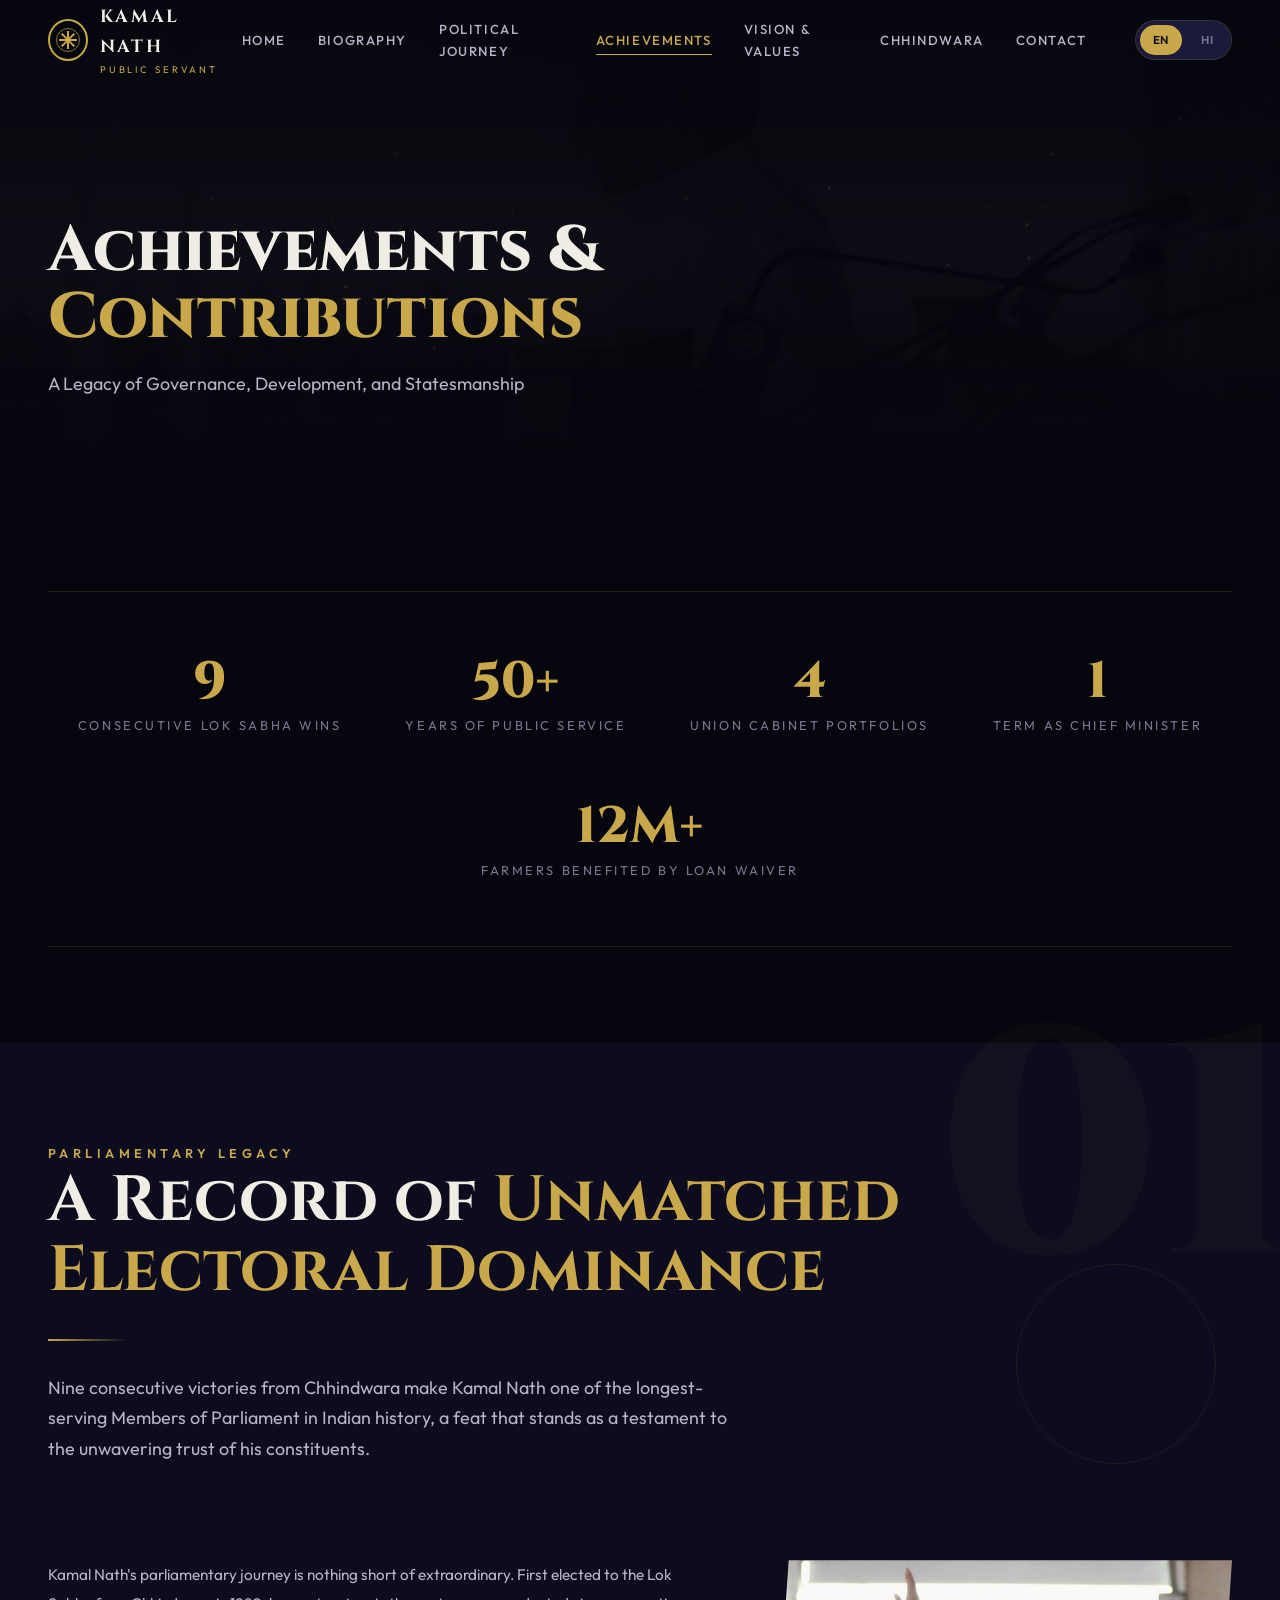
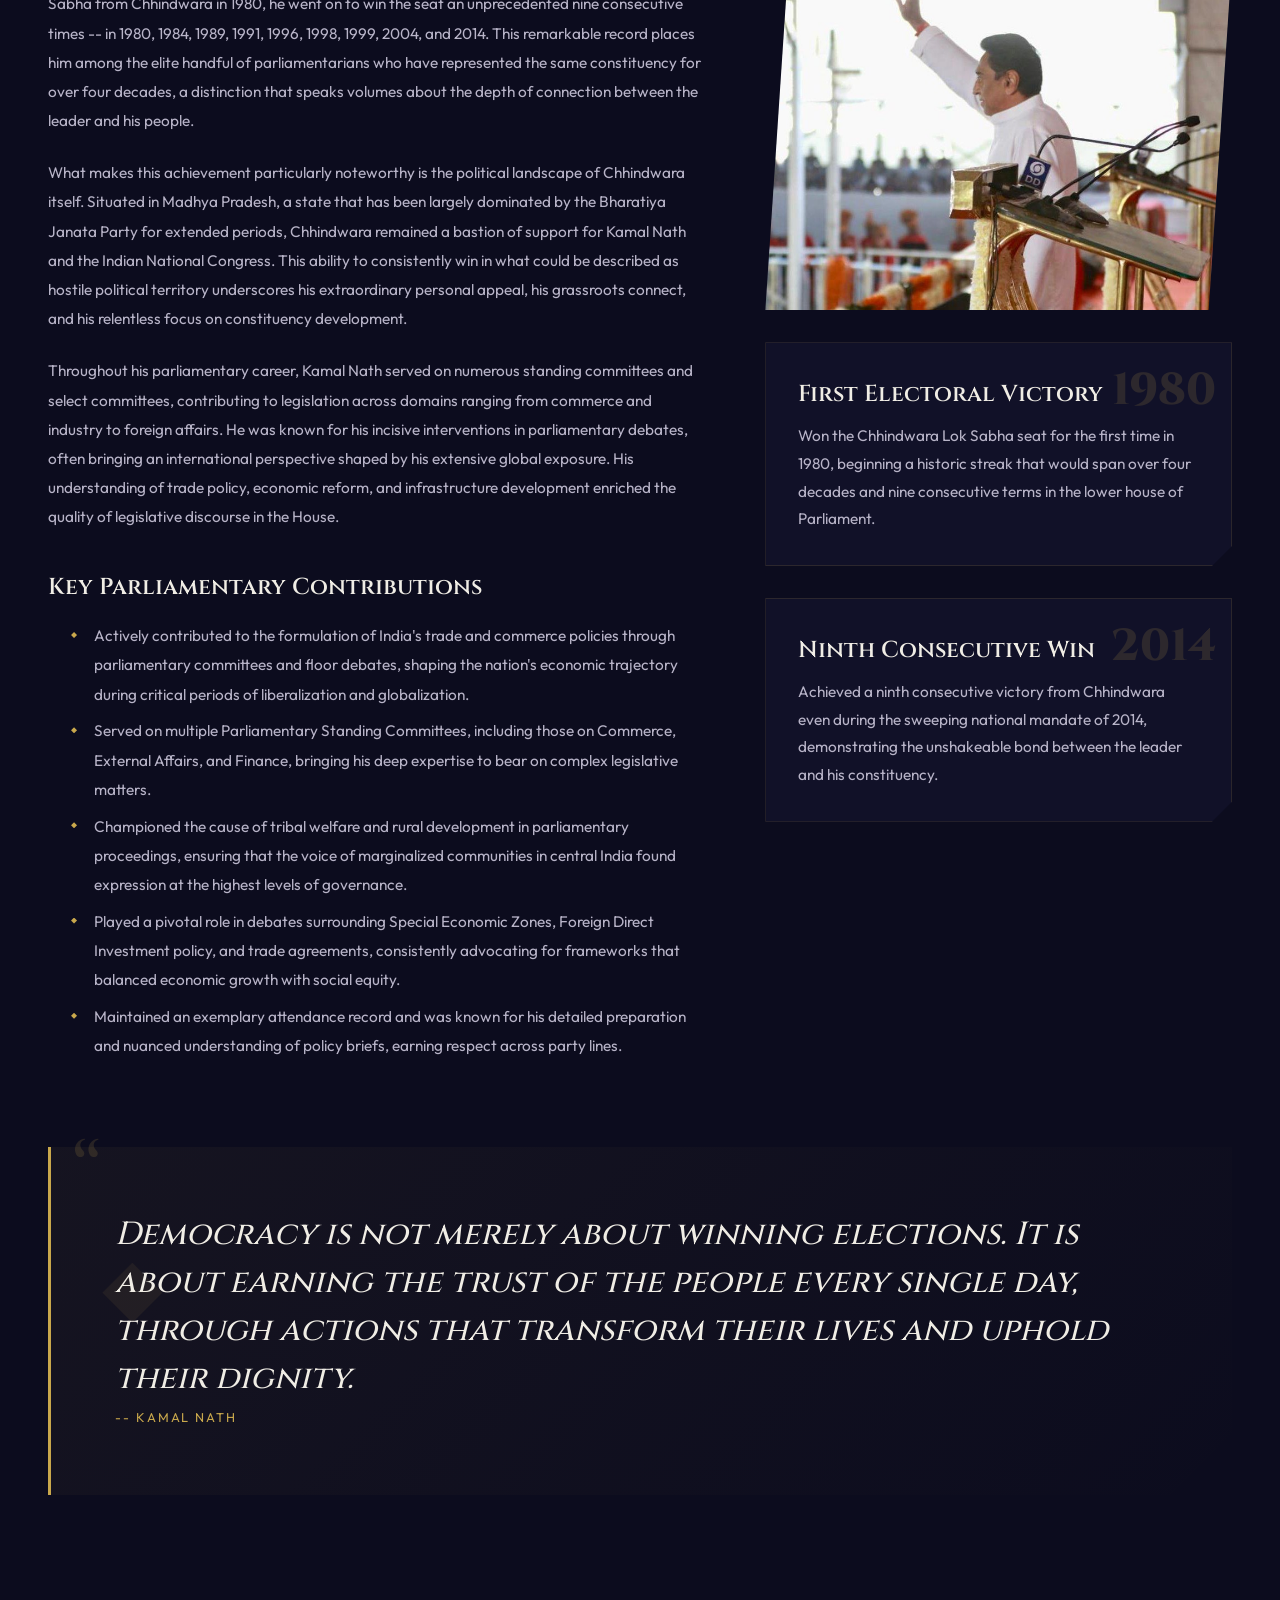
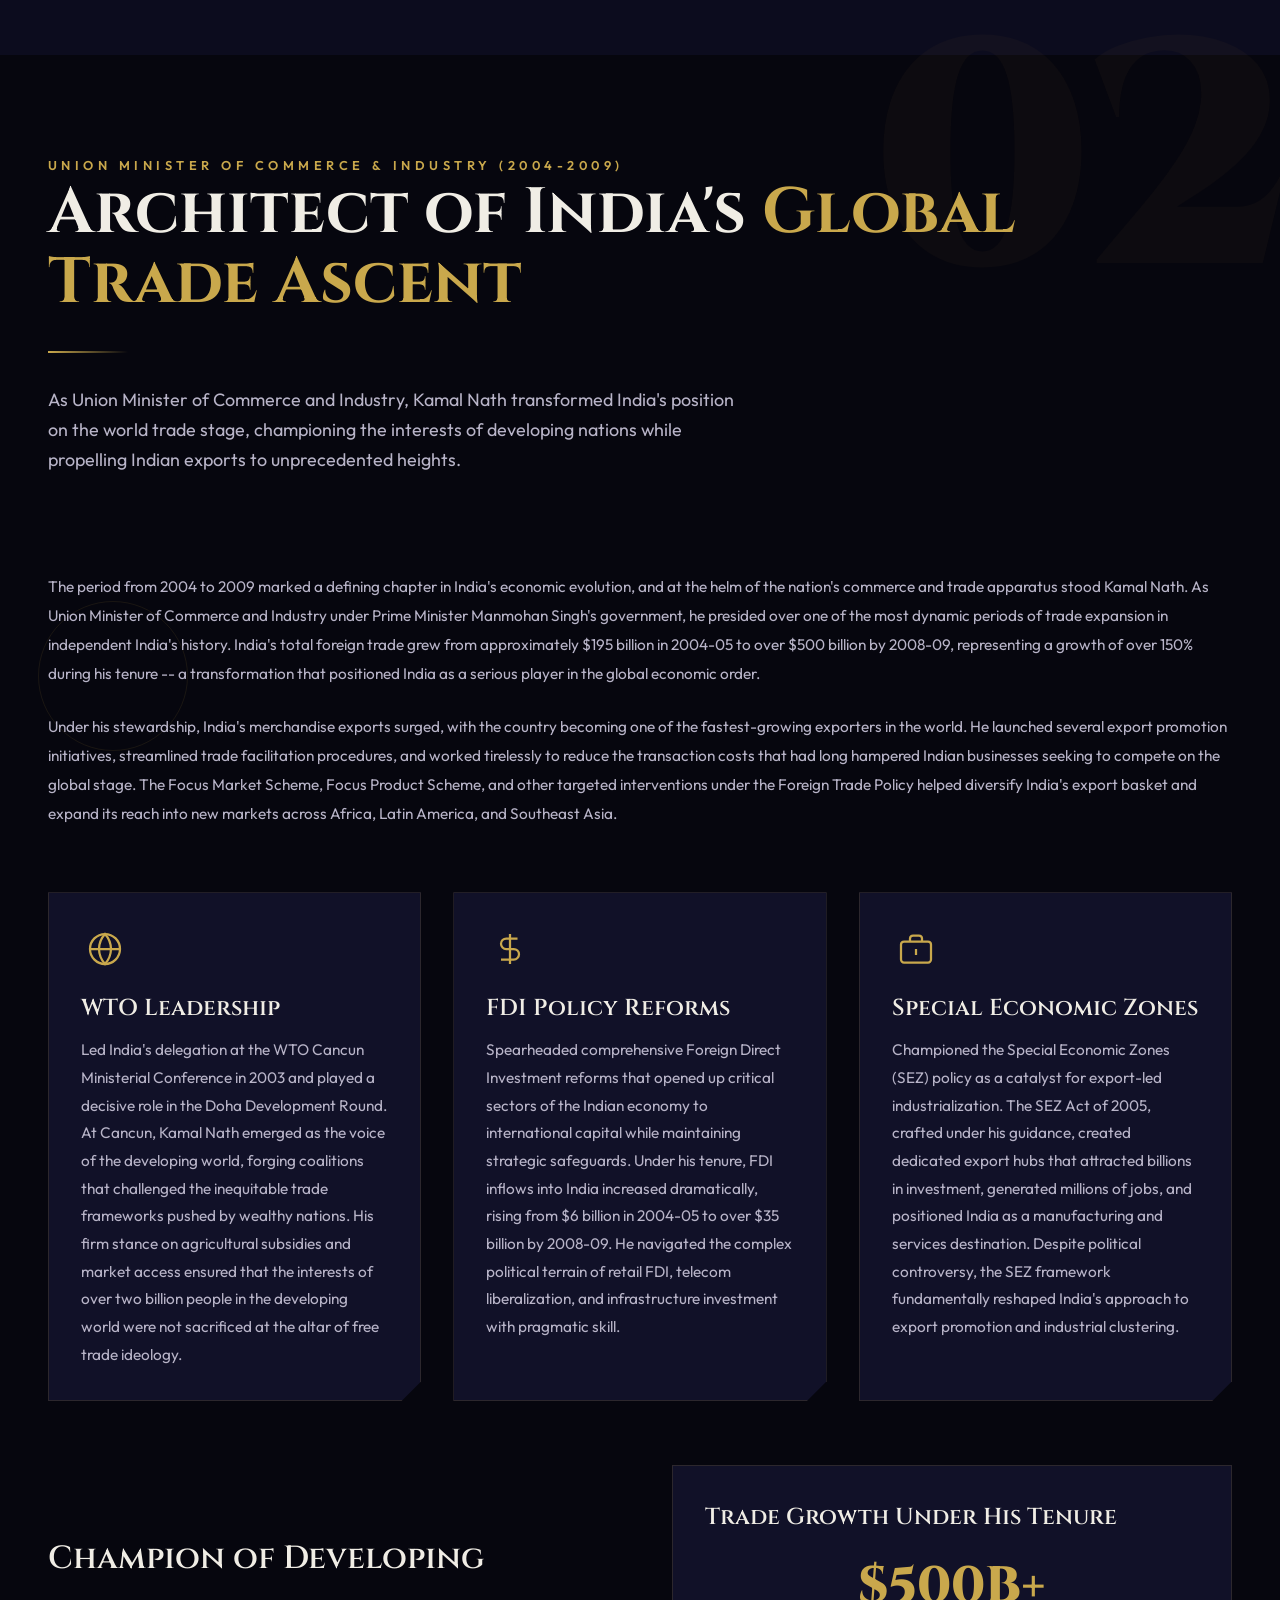
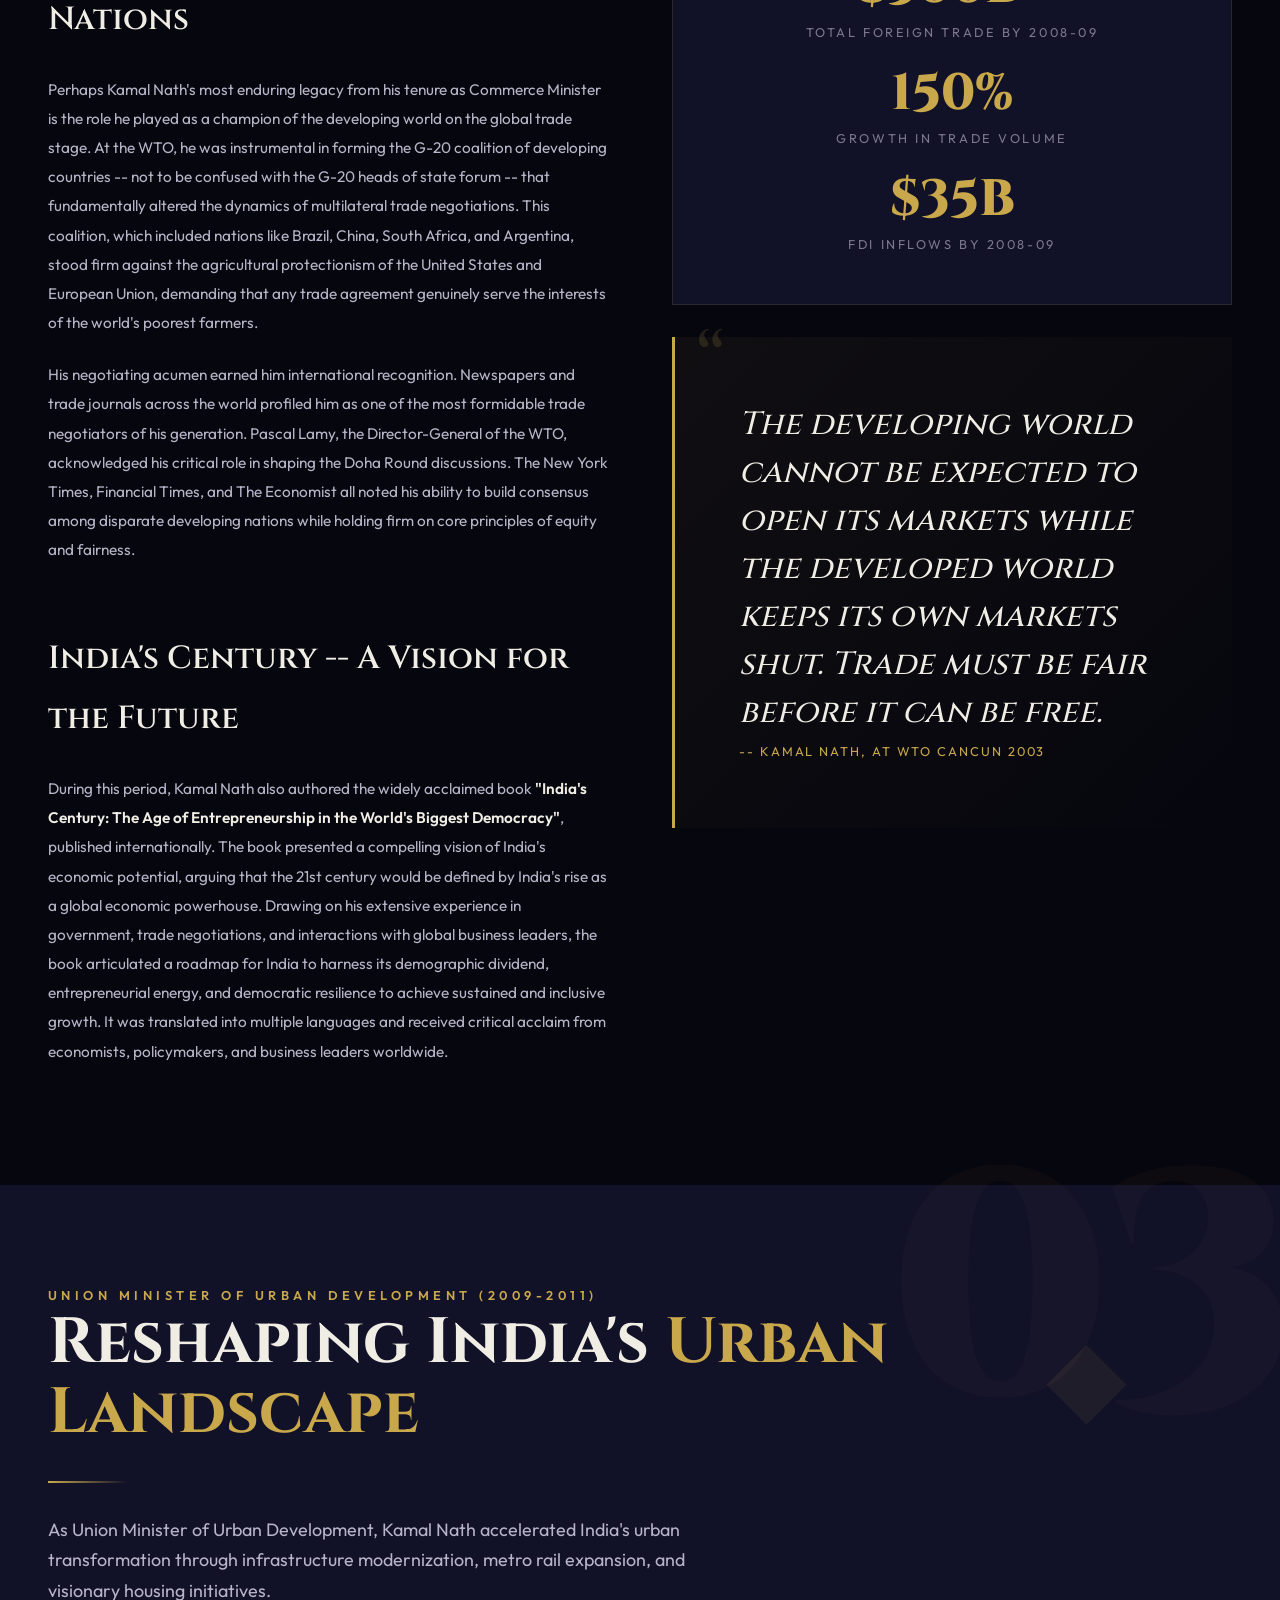
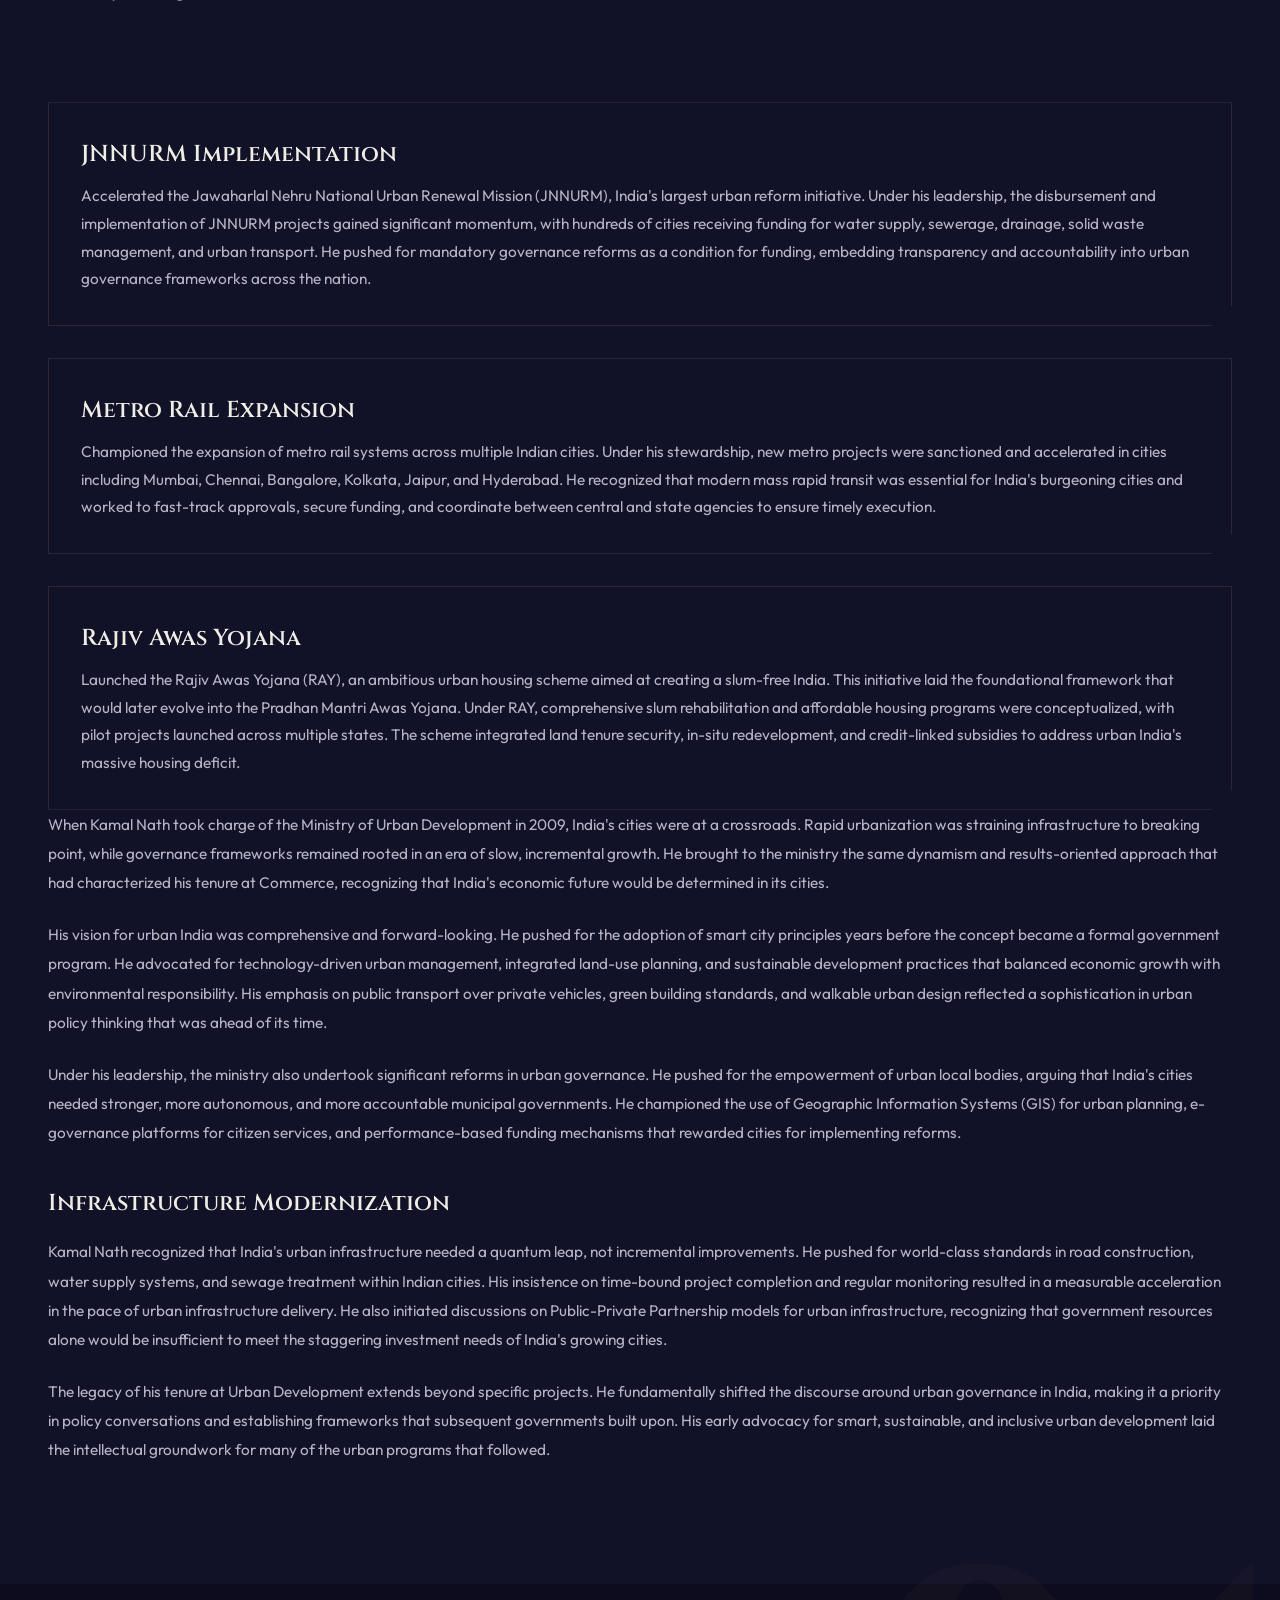
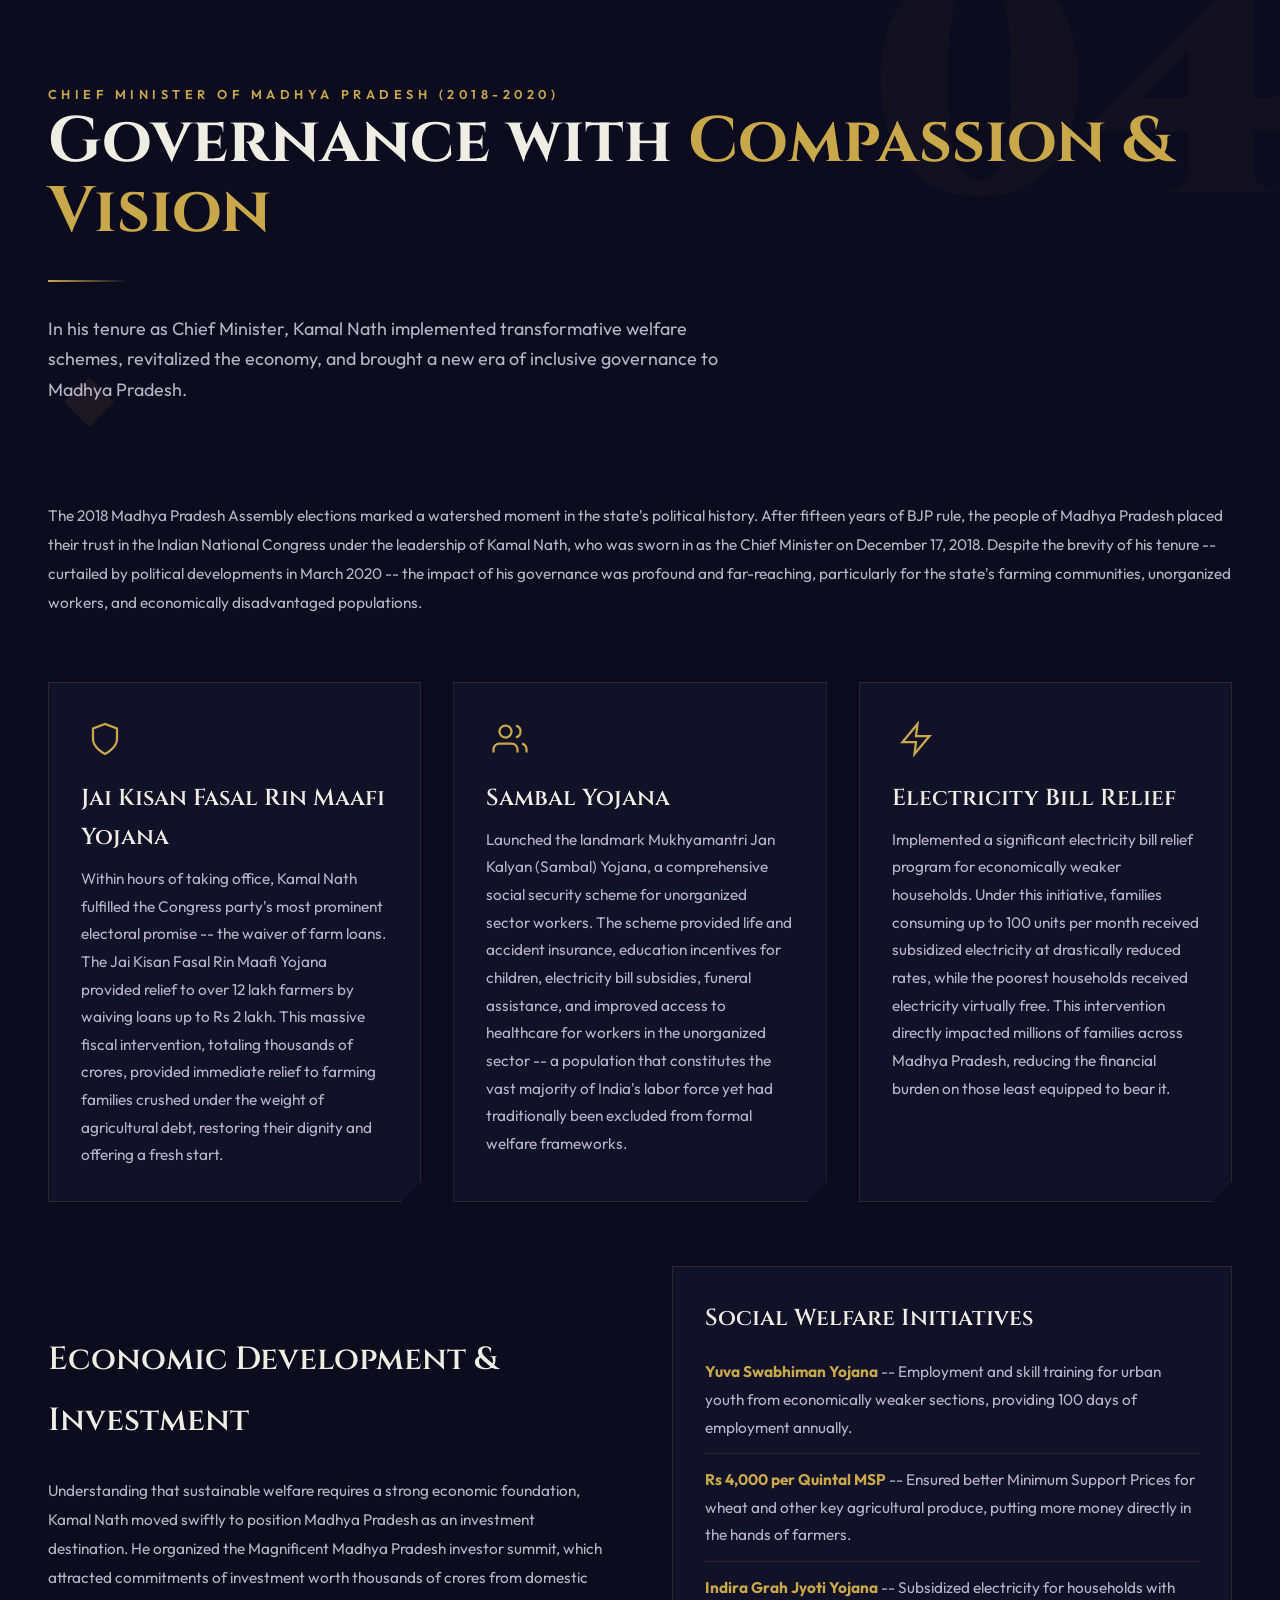
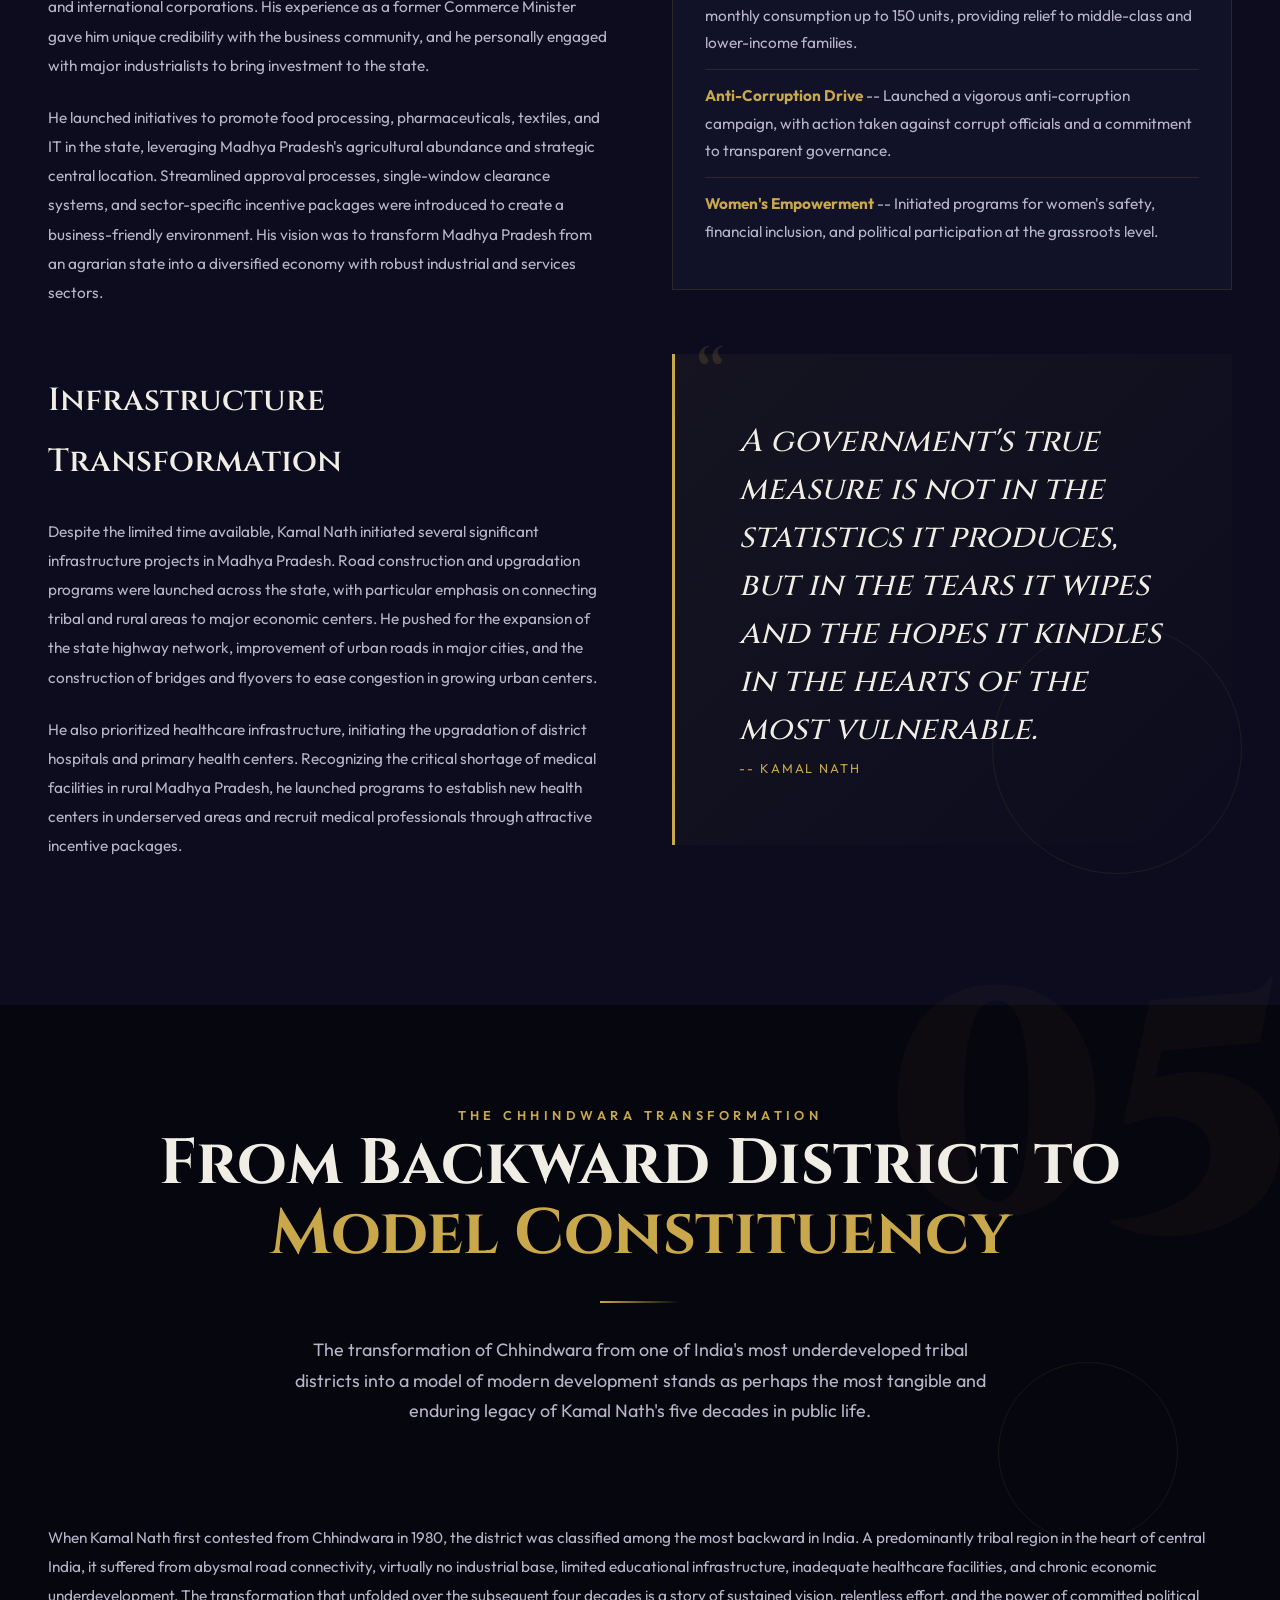
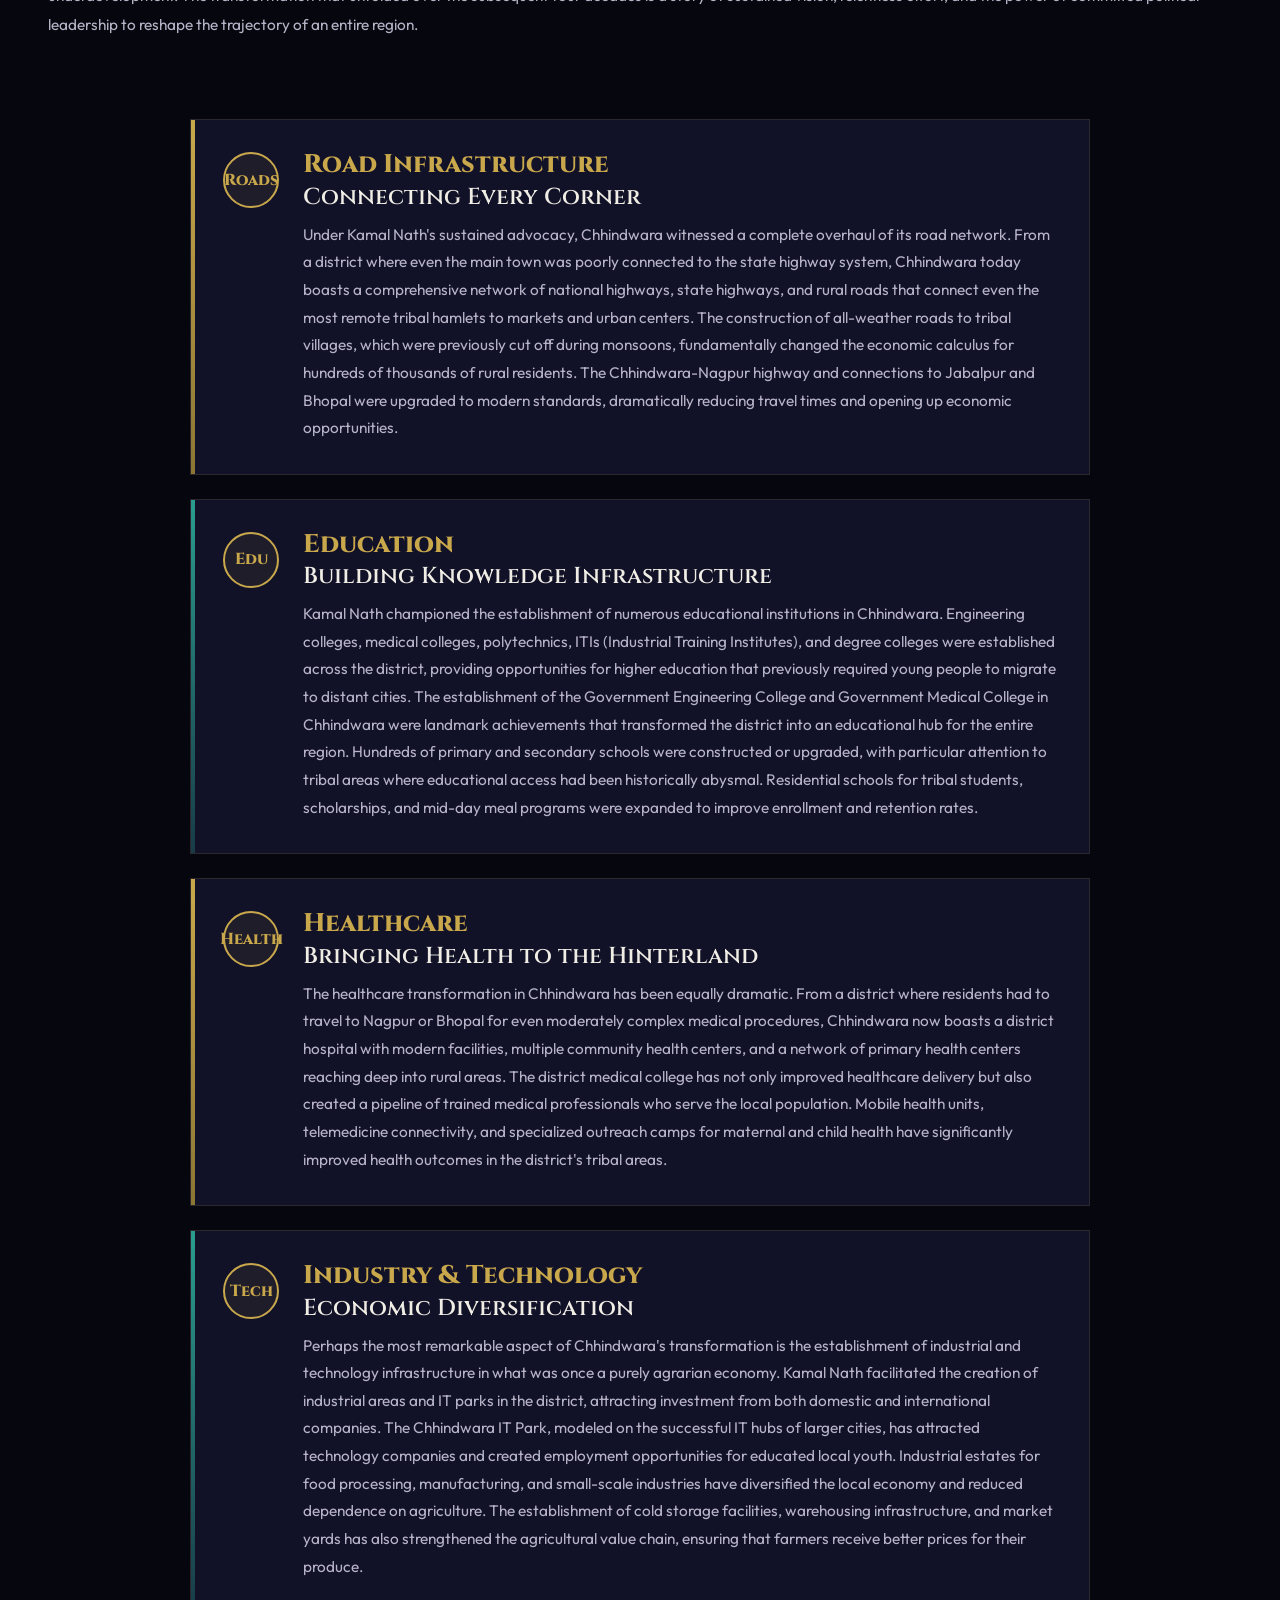
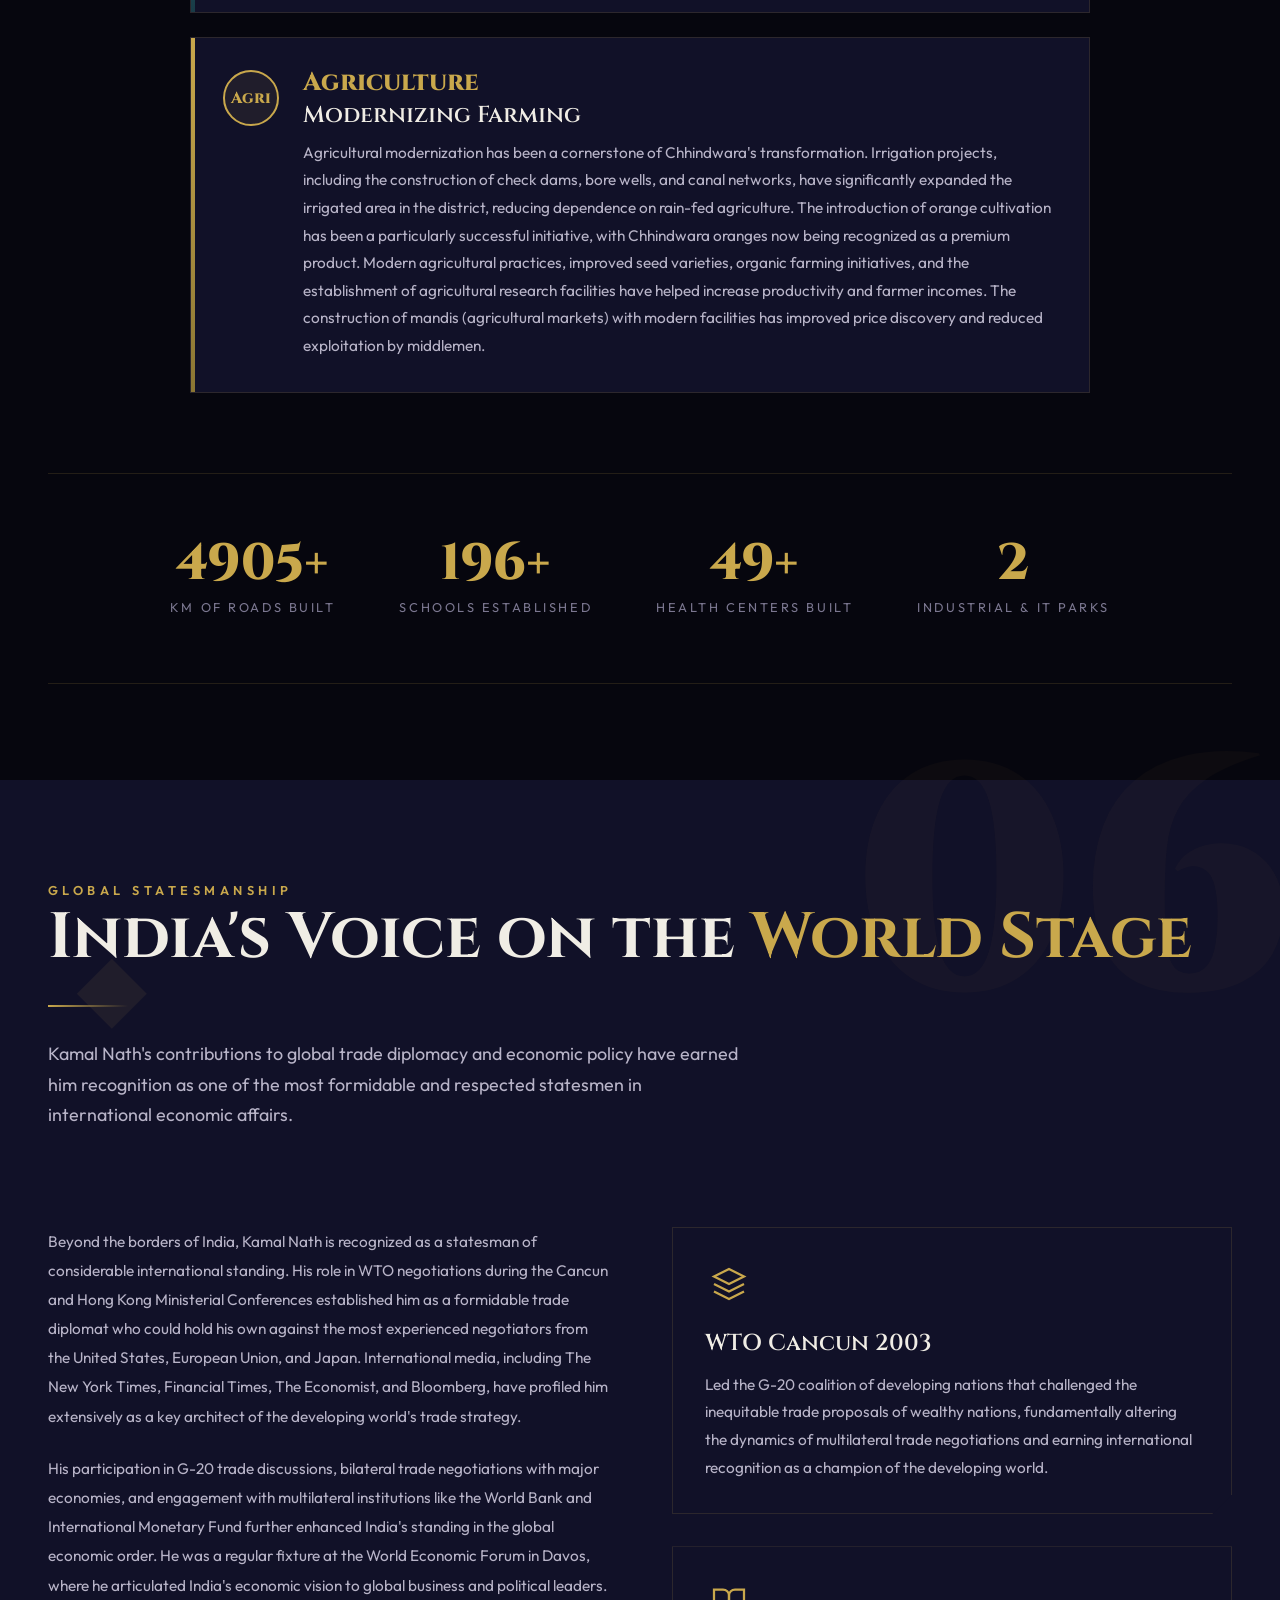
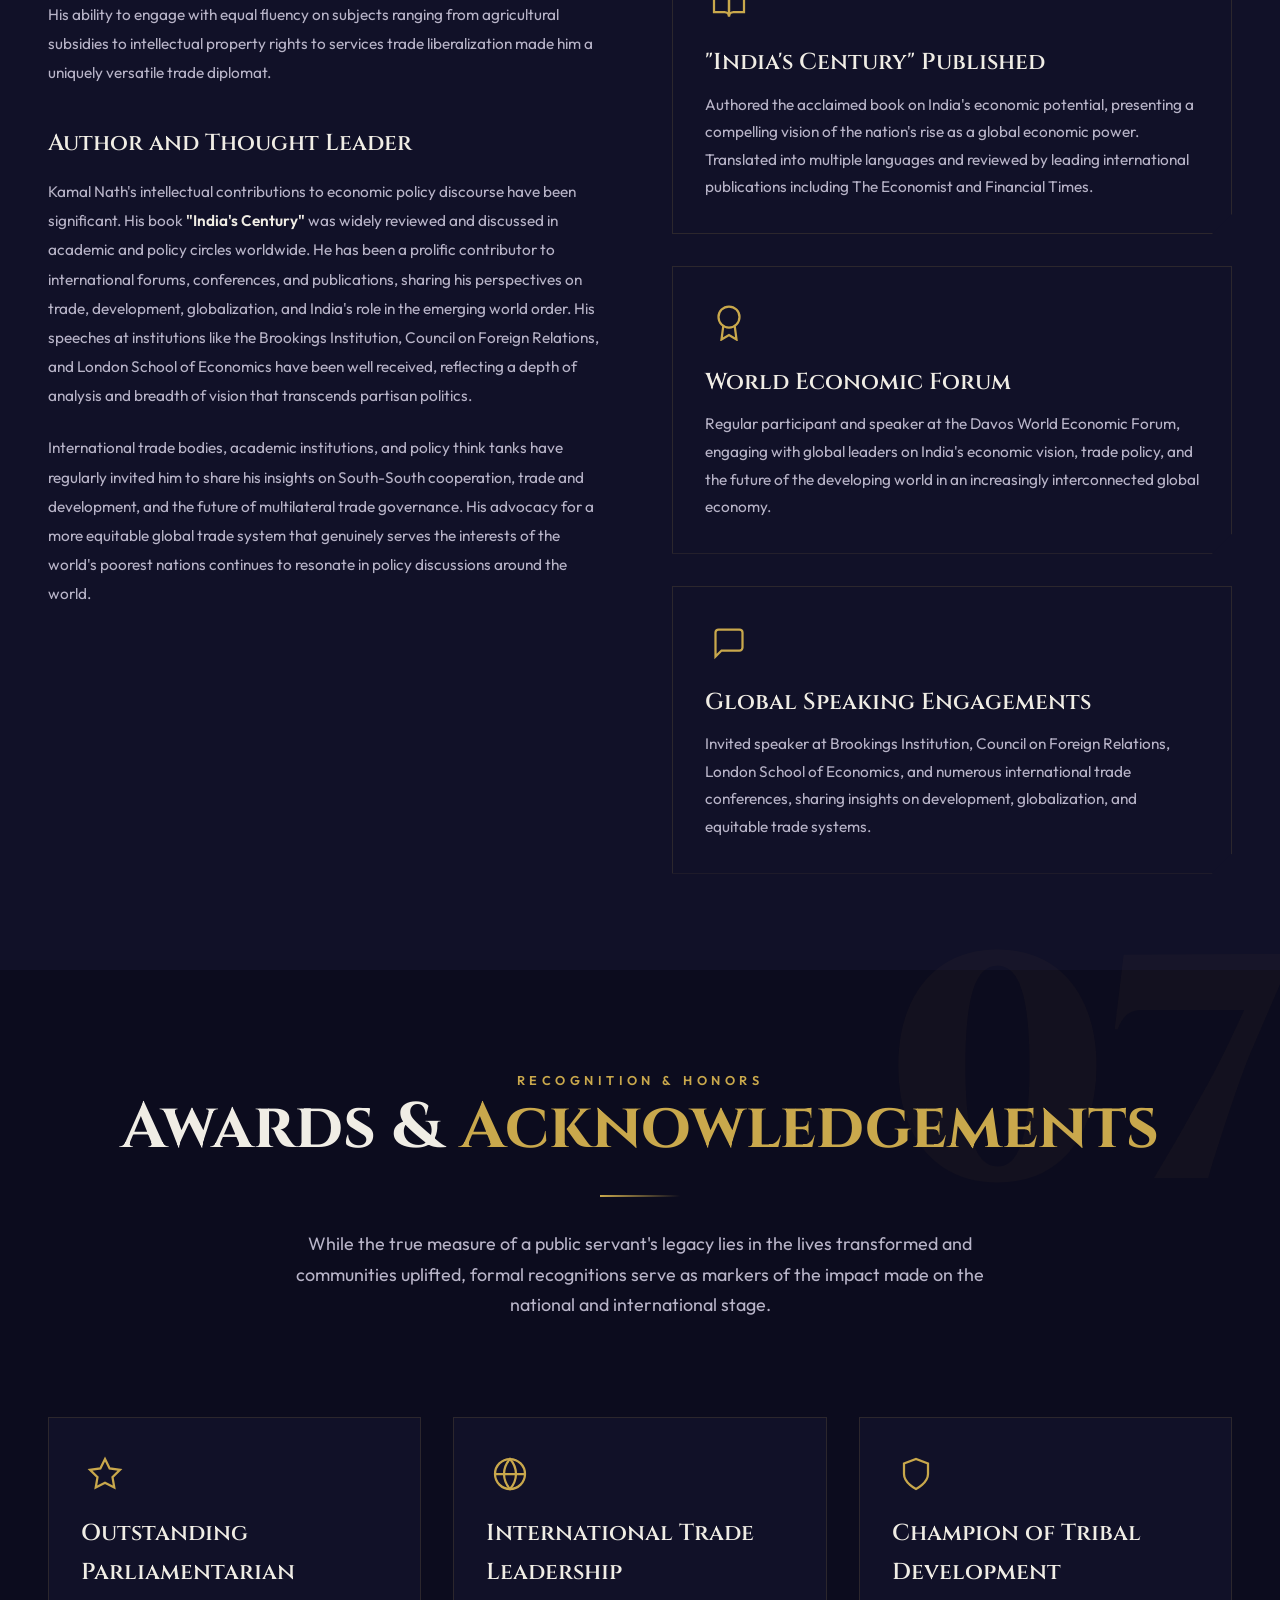
==== commit fee27ae3: "commit" ====
--- a/en/achievements.html
+++ b/en/achievements.html
@@ -403,40 +403,50 @@
         <p>When Kamal Nath first contested from Chhindwara in 1980, the district was classified among the most backward in India. A predominantly tribal region in the heart of central India, it suffered from abysmal road connectivity, virtually no industrial base, limited educational infrastructure, inadequate healthcare facilities, and chronic economic underdevelopment. The transformation that unfolded over the subsequent four decades is a story of sustained vision, relentless effort, and the power of committed political leadership to reshape the trajectory of an entire region.</p>
       </div>
 
-      <div class="timeline mt-lg">
-        <div class="timeline__item">
-          <div class="timeline__dot"></div>
-          <div class="timeline__year">Road Infrastructure</div>
-          <div class="timeline__title">Connecting Every Corner</div>
-          <div class="timeline__text">Under Kamal Nath's sustained advocacy, Chhindwara witnessed a complete overhaul of its road network. From a district where even the main town was poorly connected to the state highway system, Chhindwara today boasts a comprehensive network of national highways, state highways, and rural roads that connect even the most remote tribal hamlets to markets and urban centers. The construction of all-weather roads to tribal villages, which were previously cut off during monsoons, fundamentally changed the economic calculus for hundreds of thousands of rural residents. The Chhindwara-Nagpur highway and connections to Jabalpur and Bhopal were upgraded to modern standards, dramatically reducing travel times and opening up economic opportunities.</div>
-        </div>
-
-        <div class="timeline__item">
-          <div class="timeline__dot"></div>
-          <div class="timeline__year">Education</div>
-          <div class="timeline__title">Building Knowledge Infrastructure</div>
-          <div class="timeline__text">Kamal Nath championed the establishment of numerous educational institutions in Chhindwara. Engineering colleges, medical colleges, polytechnics, ITIs (Industrial Training Institutes), and degree colleges were established across the district, providing opportunities for higher education that previously required young people to migrate to distant cities. The establishment of the Government Engineering College and Government Medical College in Chhindwara were landmark achievements that transformed the district into an educational hub for the entire region. Hundreds of primary and secondary schools were constructed or upgraded, with particular attention to tribal areas where educational access had been historically abysmal. Residential schools for tribal students, scholarships, and mid-day meal programs were expanded to improve enrollment and retention rates.</div>
-        </div>
-
-        <div class="timeline__item">
-          <div class="timeline__dot"></div>
-          <div class="timeline__year">Healthcare</div>
-          <div class="timeline__title">Bringing Health to the Hinterland</div>
-          <div class="timeline__text">The healthcare transformation in Chhindwara has been equally dramatic. From a district where residents had to travel to Nagpur or Bhopal for even moderately complex medical procedures, Chhindwara now boasts a district hospital with modern facilities, multiple community health centers, and a network of primary health centers reaching deep into rural areas. The district medical college has not only improved healthcare delivery but also created a pipeline of trained medical professionals who serve the local population. Mobile health units, telemedicine connectivity, and specialized outreach camps for maternal and child health have significantly improved health outcomes in the district's tribal areas.</div>
-        </div>
-
-        <div class="timeline__item">
-          <div class="timeline__dot"></div>
-          <div class="timeline__year">Industry & Technology</div>
-          <div class="timeline__title">Economic Diversification</div>
-          <div class="timeline__text">Perhaps the most remarkable aspect of Chhindwara's transformation is the establishment of industrial and technology infrastructure in what was once a purely agrarian economy. Kamal Nath facilitated the creation of industrial areas and IT parks in the district, attracting investment from both domestic and international companies. The Chhindwara IT Park, modeled on the successful IT hubs of larger cities, has attracted technology companies and created employment opportunities for educated local youth. Industrial estates for food processing, manufacturing, and small-scale industries have diversified the local economy and reduced dependence on agriculture. The establishment of cold storage facilities, warehousing infrastructure, and market yards has also strengthened the agricultural value chain, ensuring that farmers receive better prices for their produce.</div>
-        </div>
-
-        <div class="timeline__item">
-          <div class="timeline__dot"></div>
-          <div class="timeline__year">Agriculture</div>
-          <div class="timeline__title">Modernizing Farming</div>
-          <div class="timeline__text">Agricultural modernization has been a cornerstone of Chhindwara's transformation. Irrigation projects, including the construction of check dams, bore wells, and canal networks, have significantly expanded the irrigated area in the district, reducing dependence on rain-fed agriculture. The introduction of orange cultivation has been a particularly successful initiative, with Chhindwara oranges now being recognized as a premium product. Modern agricultural practices, improved seed varieties, organic farming initiatives, and the establishment of agricultural research facilities have helped increase productivity and farmer incomes. The construction of mandis (agricultural markets) with modern facilities has improved price discovery and reduced exploitation by middlemen.</div>
+      <div class="milestones mt-lg">
+        <div class="milestone">
+          <div class="milestone__marker">Roads</div>
+          <div class="milestone__body">
+            <div class="milestone__year">Road Infrastructure</div>
+            <div class="milestone__title">Connecting Every Corner</div>
+            <div class="milestone__text">Under Kamal Nath's sustained advocacy, Chhindwara witnessed a complete overhaul of its road network. From a district where even the main town was poorly connected to the state highway system, Chhindwara today boasts a comprehensive network of national highways, state highways, and rural roads that connect even the most remote tribal hamlets to markets and urban centers. The construction of all-weather roads to tribal villages, which were previously cut off during monsoons, fundamentally changed the economic calculus for hundreds of thousands of rural residents. The Chhindwara-Nagpur highway and connections to Jabalpur and Bhopal were upgraded to modern standards, dramatically reducing travel times and opening up economic opportunities.</div>
+          </div>
+        </div>
+
+        <div class="milestone">
+          <div class="milestone__marker">Edu</div>
+          <div class="milestone__body">
+            <div class="milestone__year">Education</div>
+            <div class="milestone__title">Building Knowledge Infrastructure</div>
+            <div class="milestone__text">Kamal Nath championed the establishment of numerous educational institutions in Chhindwara. Engineering colleges, medical colleges, polytechnics, ITIs (Industrial Training Institutes), and degree colleges were established across the district, providing opportunities for higher education that previously required young people to migrate to distant cities. The establishment of the Government Engineering College and Government Medical College in Chhindwara were landmark achievements that transformed the district into an educational hub for the entire region. Hundreds of primary and secondary schools were constructed or upgraded, with particular attention to tribal areas where educational access had been historically abysmal. Residential schools for tribal students, scholarships, and mid-day meal programs were expanded to improve enrollment and retention rates.</div>
+          </div>
+        </div>
+
+        <div class="milestone">
+          <div class="milestone__marker">Health</div>
+          <div class="milestone__body">
+            <div class="milestone__year">Healthcare</div>
+            <div class="milestone__title">Bringing Health to the Hinterland</div>
+            <div class="milestone__text">The healthcare transformation in Chhindwara has been equally dramatic. From a district where residents had to travel to Nagpur or Bhopal for even moderately complex medical procedures, Chhindwara now boasts a district hospital with modern facilities, multiple community health centers, and a network of primary health centers reaching deep into rural areas. The district medical college has not only improved healthcare delivery but also created a pipeline of trained medical professionals who serve the local population. Mobile health units, telemedicine connectivity, and specialized outreach camps for maternal and child health have significantly improved health outcomes in the district's tribal areas.</div>
+          </div>
+        </div>
+
+        <div class="milestone">
+          <div class="milestone__marker">Tech</div>
+          <div class="milestone__body">
+            <div class="milestone__year">Industry &amp; Technology</div>
+            <div class="milestone__title">Economic Diversification</div>
+            <div class="milestone__text">Perhaps the most remarkable aspect of Chhindwara's transformation is the establishment of industrial and technology infrastructure in what was once a purely agrarian economy. Kamal Nath facilitated the creation of industrial areas and IT parks in the district, attracting investment from both domestic and international companies. The Chhindwara IT Park, modeled on the successful IT hubs of larger cities, has attracted technology companies and created employment opportunities for educated local youth. Industrial estates for food processing, manufacturing, and small-scale industries have diversified the local economy and reduced dependence on agriculture. The establishment of cold storage facilities, warehousing infrastructure, and market yards has also strengthened the agricultural value chain, ensuring that farmers receive better prices for their produce.</div>
+          </div>
+        </div>
+
+        <div class="milestone">
+          <div class="milestone__marker">Agri</div>
+          <div class="milestone__body">
+            <div class="milestone__year">Agriculture</div>
+            <div class="milestone__title">Modernizing Farming</div>
+            <div class="milestone__text">Agricultural modernization has been a cornerstone of Chhindwara's transformation. Irrigation projects, including the construction of check dams, bore wells, and canal networks, have significantly expanded the irrigated area in the district, reducing dependence on rain-fed agriculture. The introduction of orange cultivation has been a particularly successful initiative, with Chhindwara oranges now being recognized as a premium product. Modern agricultural practices, improved seed varieties, organic farming initiatives, and the establishment of agricultural research facilities have helped increase productivity and farmer incomes. The construction of mandis (agricultural markets) with modern facilities has improved price discovery and reduced exploitation by middlemen.</div>
+          </div>
         </div>
       </div>
 
--- a/css/style.css
+++ b/css/style.css
@@ -533,6 +533,8 @@
 .section__container {
   max-width: var(--container-max);
   margin: 0 auto;
+  position: relative;
+  z-index: 1;
 }
 
 .section__container--narrow {
@@ -707,79 +709,113 @@
   right: 15px;
 }
 
-/* --- Timeline --- */
-.timeline {
-  position: relative;
-  padding-left: 60px;
-}
-
-.timeline::before {
+/* --- Milestone Cards --- */
+.milestones {
+  display: flex;
+  flex-direction: column;
+  gap: 1.5rem;
+  max-width: 900px;
+  margin: 0 auto;
+  padding: 1rem 0;
+  position: relative;
+  z-index: 1;
+}
+
+.milestone {
+  display: flex;
+  gap: 1.5rem;
+  align-items: flex-start;
+  background: var(--color-surface);
+  border: 1px solid var(--color-border);
+  padding: 2rem;
+  position: relative;
+  overflow: hidden;
+  transition: border-color 0.3s ease, box-shadow 0.3s ease, transform 0.3s ease;
+}
+
+.milestone:hover {
+  border-color: var(--color-gold-dim);
+  box-shadow: 0 8px 40px rgba(0, 0, 0, 0.3);
+  transform: translateY(-3px);
+}
+
+.milestone::before {
   content: '';
   position: absolute;
-  left: 24px;
   top: 0;
-  bottom: 0;
-  width: 2px;
-  background: linear-gradient(180deg, var(--color-gold), var(--color-gold-dim), transparent);
-}
-
-.timeline__item {
-  position: relative;
-  margin-bottom: var(--space-lg);
-  opacity: 0;
-  transform: translateX(-30px);
-}
-
-.timeline__dot {
-  position: absolute;
-  left: -44px;
-  top: 6px;
-  width: 14px;
-  height: 14px;
+  left: 0;
+  width: 4px;
+  height: 100%;
+  background: linear-gradient(180deg, var(--color-gold), var(--color-gold-dim));
+}
+
+.milestone:nth-child(even)::before {
+  background: linear-gradient(180deg, var(--color-accent-teal), rgba(42, 157, 143, 0.3));
+}
+
+.milestone__marker {
+  flex-shrink: 0;
+  width: 56px;
+  height: 56px;
+  display: flex;
+  align-items: center;
+  justify-content: center;
   border: 2px solid var(--color-gold);
   border-radius: 50%;
-  background: var(--color-deep);
-  z-index: 1;
-}
-
-.timeline__dot::after {
-  content: '';
-  position: absolute;
-  top: 50%;
-  left: 50%;
-  transform: translate(-50%, -50%);
-  width: 6px;
-  height: 6px;
-  border-radius: 50%;
-  background: var(--color-gold);
-  opacity: 0;
-  transition: opacity var(--duration-fast) ease;
-}
-
-.timeline__item:hover .timeline__dot::after {
-  opacity: 1;
-}
-
-.timeline__year {
-  font-family: var(--font-display);
-  font-size: var(--fs-h4);
-  font-weight: 700;
-  color: var(--color-gold);
-  margin-bottom: 0.25rem;
-}
-
-.timeline__title {
+  font-family: var(--font-display);
+  font-size: 1rem;
+  font-weight: 800;
+  color: var(--color-gold);
+  background: rgba(201, 168, 76, 0.08);
+  transition: background 0.3s ease, box-shadow 0.3s ease;
+}
+
+.milestone:hover .milestone__marker {
+  background: rgba(201, 168, 76, 0.2);
+  box-shadow: 0 0 20px rgba(201, 168, 76, 0.3);
+}
+
+.milestone__body {
+  flex: 1;
+  min-width: 0;
+}
+
+.milestone__year {
+  font-family: var(--font-display);
+  font-size: clamp(1.4rem, 2vw, 1.8rem);
+  font-weight: 800;
+  color: var(--color-gold);
+  margin-bottom: 0.3rem;
+  line-height: 1;
+}
+
+.milestone__title {
   font-family: var(--font-display);
   font-size: var(--fs-h4);
   font-weight: 600;
   color: var(--color-text-primary);
   margin-bottom: 0.5rem;
-}
-
-.timeline__text {
+  line-height: 1.3;
+}
+
+.milestone__text {
   font-size: var(--fs-body);
   color: var(--color-text-secondary);
   line-height: 1.8;
+}
+
+@media (max-width: 600px) {
+  .milestone {
+    flex-direction: column;
+    gap: 1rem;
+    padding: 1.5rem;
+  }
+
+  .milestone__marker {
+    width: 44px;
+    height: 44px;
+    font-size: 0.85rem;
+  }
 }
 
 /* --- Quote Block --- */
@@ -1162,6 +1198,18 @@
 .reveal-delay-3 { transition-delay: 0.3s; }
 .reveal-delay-4 { transition-delay: 0.4s; }
 .reveal-delay-5 { transition-delay: 0.5s; }
+
+/* Safety: if JS never adds .visible, reveal content after 0.5s so nothing stays hidden */
+@keyframes reveal-fallback {
+  to { opacity: 1; transform: none; }
+}
+.reveal {
+  animation: reveal-fallback 0.8s ease forwards;
+  animation-delay: 0.5s;
+}
+.reveal.visible {
+  animation: none;
+}
 
 /* --- Gold Separator --- */
 .gold-sep {
@@ -1475,18 +1523,6 @@
 
   .grid-thirds {
     grid-template-columns: 1fr;
-  }
-
-  .timeline {
-    padding-left: 40px;
-  }
-
-  .timeline::before {
-    left: 14px;
-  }
-
-  .timeline__dot {
-    left: -33px;
   }
 
   .stats-row {
